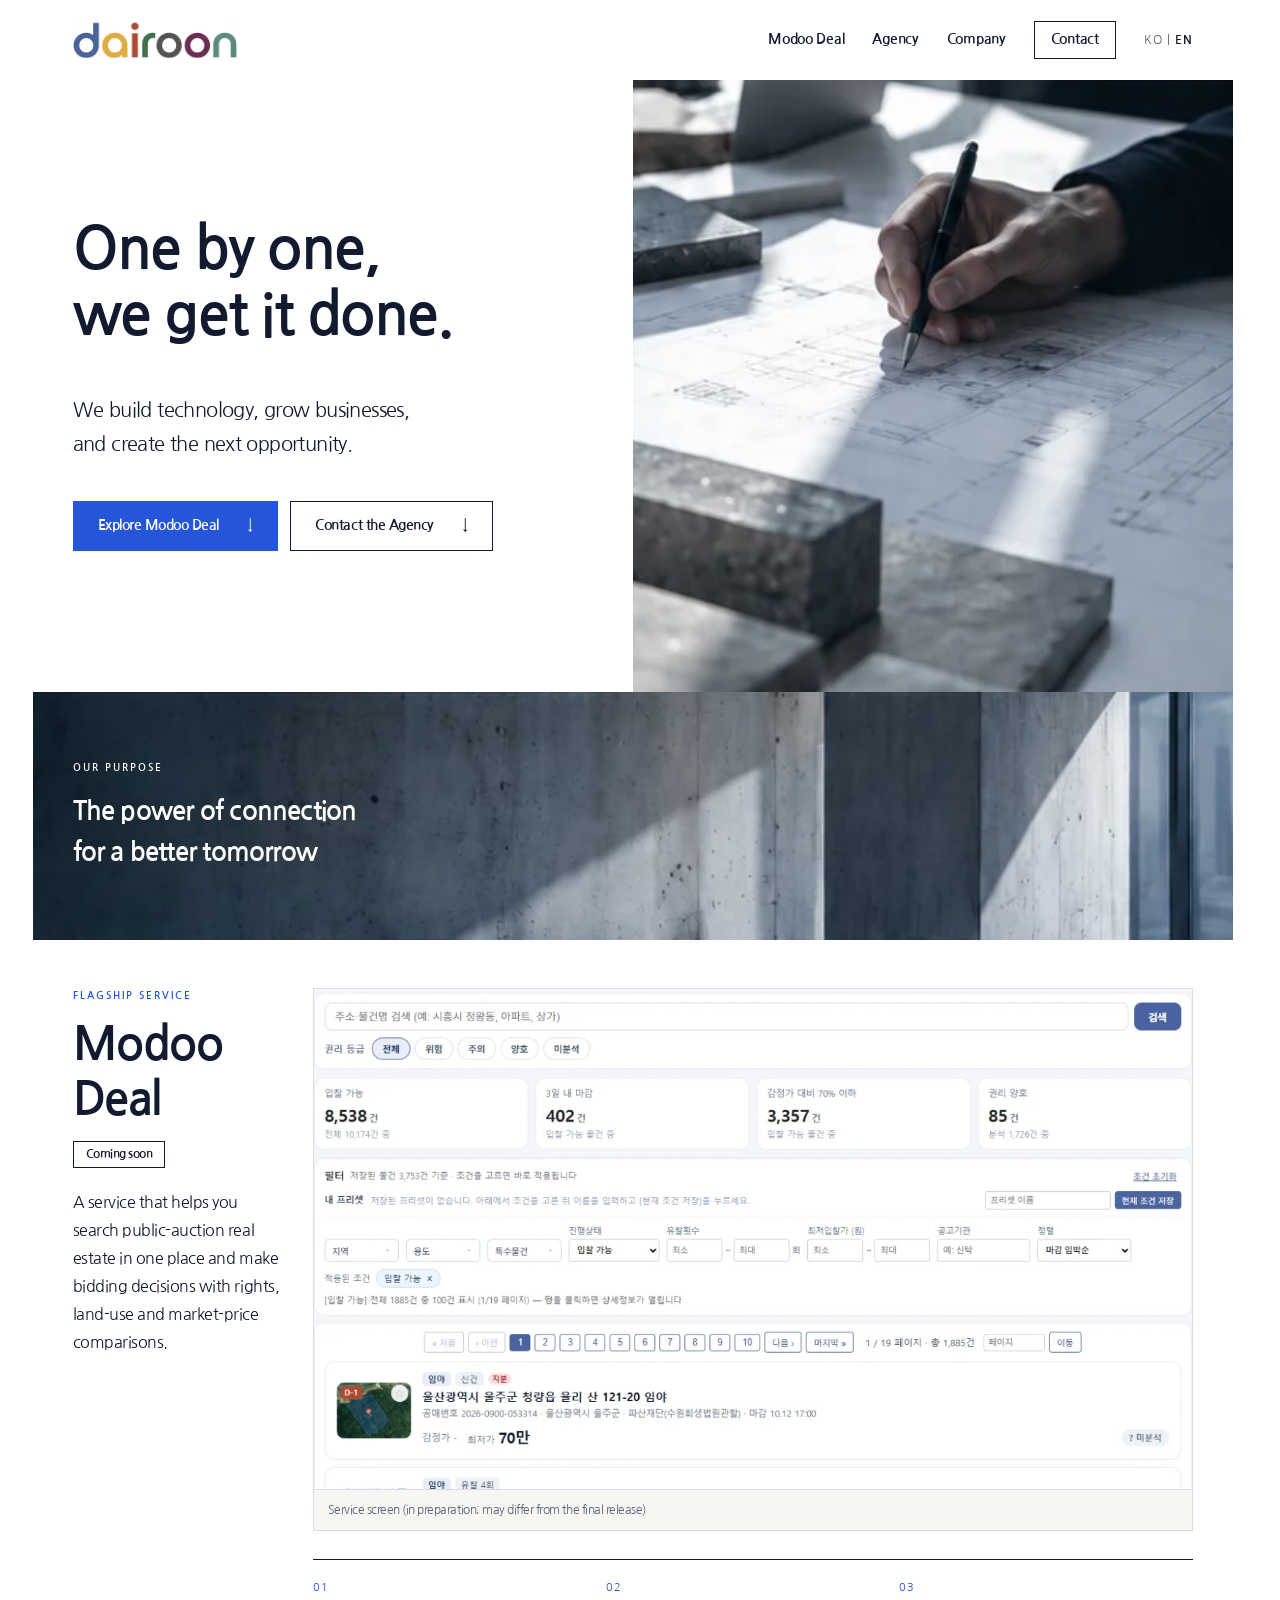
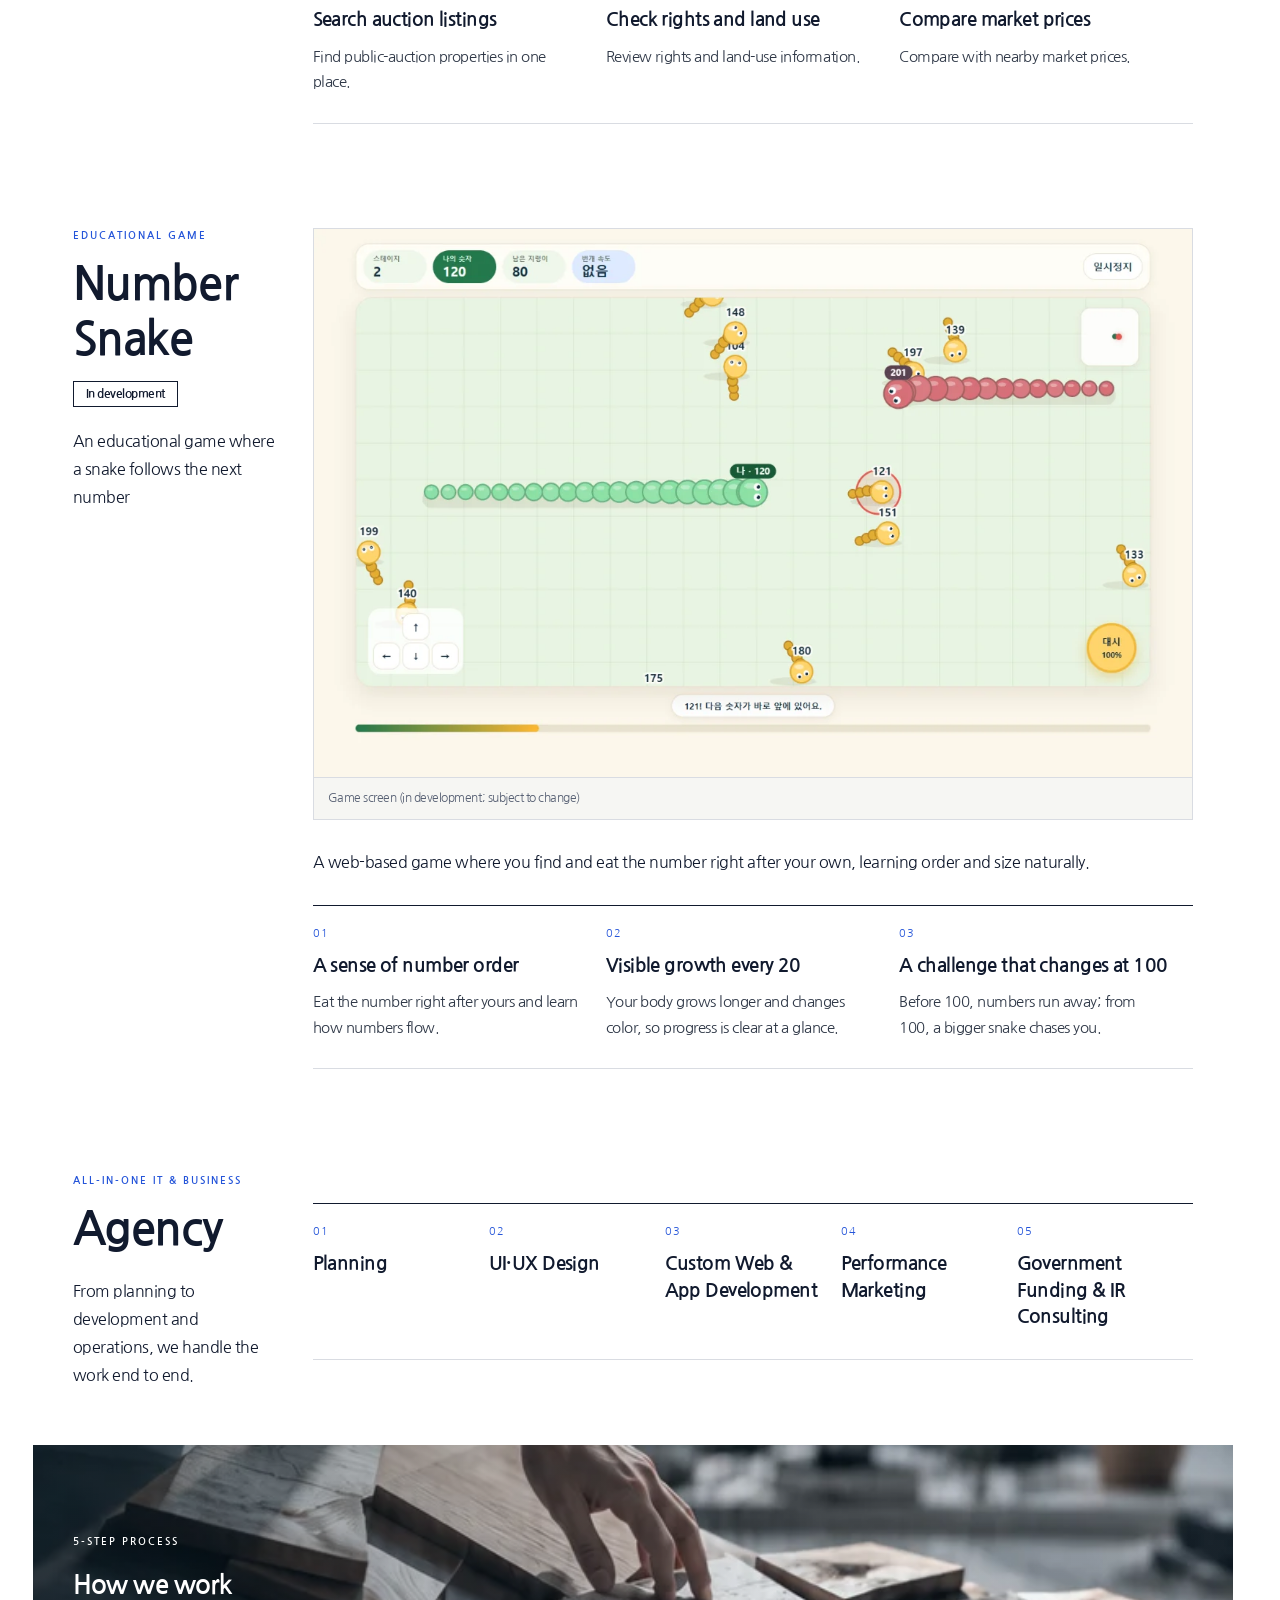
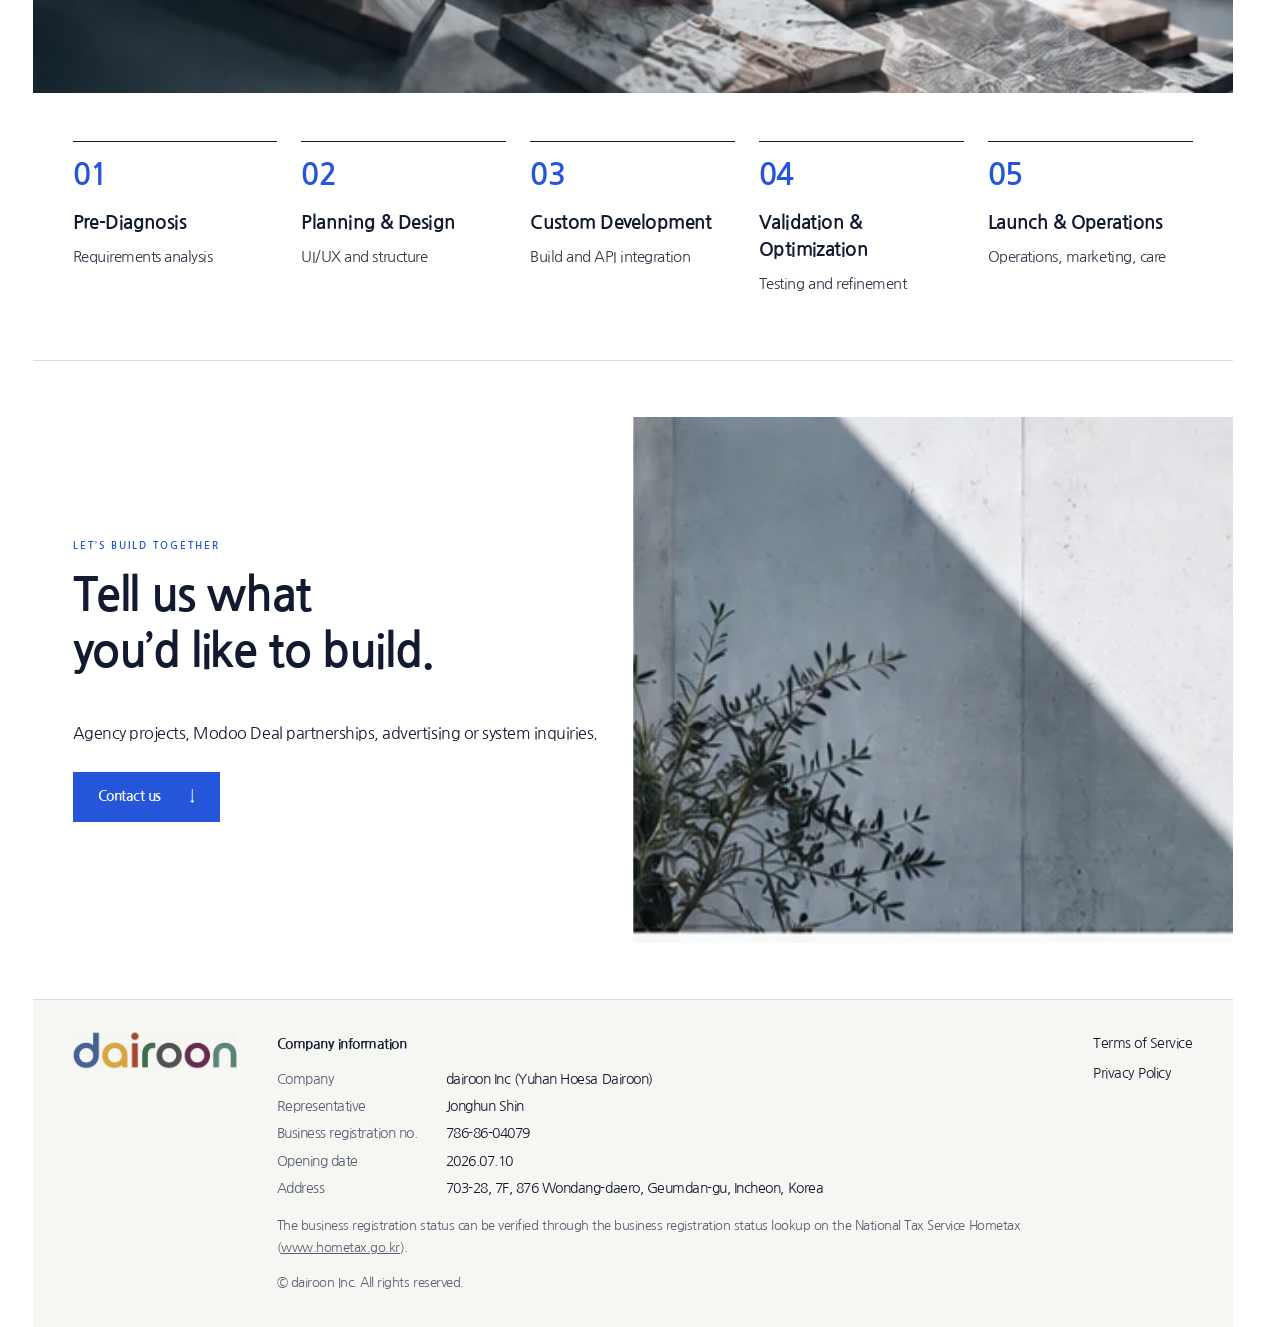
==== en/index.html @ f23c9f4a "Add product screenshots, Hometax verification note (EN)" ====
<!DOCTYPE html><html lang="en"><head><meta charset="utf-8"/><meta name="viewport" content="width=device-width, initial-scale=1"/><link rel="stylesheet" href="/_next/static/chunks/2xvtko9cyt8w0.css?v=20260923d"/><link rel="stylesheet" href="/site.css?v=20261012a"/><meta name="theme-color" content="#111a2e"/><title>dairoon | All-in-One IT & Business Agency, Modoo Deal</title><meta name="description" content="dairoon Inc is an all-in-one IT & business agency covering planning, design and development, and is preparing Modoo Deal, a public-auction real estate information service."/><link rel="canonical" href="https://www.dairoon.com/en/"/><link rel="alternate" hreflang="ko" href="https://www.dairoon.com/"/><link rel="alternate" hreflang="en" href="https://www.dairoon.com/en/"/><link rel="alternate" hreflang="x-default" href="https://www.dairoon.com/"/><meta property="og:title" content="dairoon | All-in-One IT & Business Agency, Modoo Deal"/><meta property="og:description" content="dairoon Inc is an all-in-one IT & business agency covering planning, design and development, and is preparing Modoo Deal, a public-auction real estate information service."/><meta property="og:url" content="https://www.dairoon.com/en/"/><meta property="og:site_name" content="dairoon"/><meta property="og:locale" content="en_US"/><meta property="og:type" content="website"/><meta property="og:image" content="https://www.dairoon.com/dairoon-og-light-v2.png"/><meta property="og:image:secure_url" content="https://www.dairoon.com/dairoon-og-light-v2.png"/><meta property="og:image:type" content="image/png"/><meta property="og:image:width" content="1200"/><meta property="og:image:height" content="630"/><meta property="og:image:alt" content="dairoon"/><meta name="twitter:card" content="summary_large_image"/><meta name="twitter:image" content="https://www.dairoon.com/dairoon-og-light-v2.png"/><meta name="twitter:title" content="dairoon | All-in-One IT & Business Agency, Modoo Deal"/><meta name="twitter:description" content="dairoon Inc is an all-in-one IT & business agency covering planning, design and development, and is preparing Modoo Deal, a public-auction real estate information service."/><link rel="preconnect" href="https://fonts.googleapis.com"/><link rel="preconnect" href="https://fonts.gstatic.com" crossorigin="anonymous"/><link rel="stylesheet" href="https://fonts.googleapis.com/css2?family=Nanum+Gothic:wght@400;700;800&amp;display=swap"/><script type="application/ld+json">{"@context":"https://schema.org","@type":"Organization","name":"다이룬","legalName":"유한회사 다이룬","alternateName":["dairoon","dairoon Inc"],"url":"https://www.dairoon.com/","foundingDate":"2026-07-10","founder":{"@type":"Person","name":"신종훈"},"taxID":"786-86-04079","address":{"@type":"PostalAddress","streetAddress":"원당대로 876, 7층 703-28호","addressLocality":"검단구","addressRegion":"인천광역시","addressCountry":"KR"}}</script></head><body><a class="skip-link" href="#main">Skip to content</a><div id="top"></div><header class="site-header"><a class="home-link" href="/en/#top" aria-label="Back to top"><svg class="logo" viewBox="655 595 1506 336" role="img" aria-label="다이룬 dairoon"><image href="/logo-source.webp" width="2816" height="1536"></image></svg></a><nav class="site-nav" aria-label="Main"><a class="nav-link" href="#modoodeal">Modoo Deal</a><a class="nav-link" href="#agency">Agency</a><a class="nav-link" href="#company">Company</a><a class="nav-contact" href="#contact">Contact</a><span class="lang" aria-label="Language"><a href="/" hreflang="ko" lang="ko">KO</a> | <b>EN</b></span></nav></header><main id="main">
<section class="hero" aria-labelledby="hero-title"><div class="hero-copy"><p class="eyebrow">BUILD. OPERATE. GROW.</p><h1 id="hero-title">One by one,<br/>we get it done.</h1><p class="hero-sub">We build technology, grow businesses,<br/>and create the next opportunity.</p><div class="hero-actions"><a class="primary-button" href="#modoodeal">Explore Modoo Deal <span aria-hidden="true">↓</span></a><a class="ghost-button" href="#contact">Contact the Agency <span aria-hidden="true">↓</span></a></div></div><div class="hero-visual"><svg class="photo hero-photo" width="380" height="396" viewBox="356 48 380 396" preserveAspectRatio="xMidYMid slice" aria-hidden="true"><image href="/editorial-source.webp" width="736" height="2135"></image></svg></div></section>
<section id="about" class="banner"><svg class="photo" width="736" height="151" viewBox="0 444 736 151" preserveAspectRatio="xMidYMid slice" aria-hidden="true"><image href="/editorial-source.webp" width="736" height="2135"></image></svg><div class="banner-copy"><p class="eyebrow">OUR PURPOSE</p><h2>The power of connection<br/>for a better tomorrow</h2></div></section>
<section id="modoodeal" class="service-section" aria-labelledby="md-title"><div class="section-intro"><p class="eyebrow">FLAGSHIP SERVICE</p><h2 id="md-title">Modoo Deal</h2><p class="status-tag">Coming soon</p><p class="section-lead">A service that helps you search public-auction real estate in one place and make bidding decisions with rights, land-use and market-price comparisons.</p></div><div class="ns-body"><figure class="shot"><img src="/assets/modoodeal-search.webp" width="1200" height="683" alt="Modoo Deal auction listing search screen" loading="lazy"/><figcaption>Service screen (in preparation; may differ from the final release)</figcaption></figure><ol class="item-grid item-grid-3"><li class="item-card"><span class="card-number" aria-hidden="true">01</span><h3>Search auction listings</h3><p>Find public-auction properties in one place.</p></li><li class="item-card"><span class="card-number" aria-hidden="true">02</span><h3>Check rights and land use</h3><p>Review rights and land-use information.</p></li><li class="item-card"><span class="card-number" aria-hidden="true">03</span><h3>Compare market prices</h3><p>Compare with nearby market prices.</p></li></ol></div></section>
<section id="number-snake" class="service-section" aria-labelledby="ns-title"><div class="section-intro"><p class="eyebrow">EDUCATIONAL GAME</p><h2 id="ns-title">Number Snake</h2><p class="status-tag">In development</p><p class="section-lead">An educational game where a snake follows the next number</p></div><div class="ns-body"><figure class="shot"><img src="/assets/numberworm-play.webp" width="1200" height="750" alt="Number Snake gameplay screen" loading="lazy"/><figcaption>Game screen (in development; subject to change)</figcaption></figure><p class="ns-desc">A web-based game where you find and eat the number right after your own, learning order and size naturally.</p><ol class="item-grid item-grid-3"><li class="item-card"><span class="card-number" aria-hidden="true">01</span><h3>A sense of number order</h3><p>Eat the number right after yours and learn how numbers flow.</p></li><li class="item-card"><span class="card-number" aria-hidden="true">02</span><h3>Visible growth every 20</h3><p>Your body grows longer and changes color, so progress is clear at a glance.</p></li><li class="item-card"><span class="card-number" aria-hidden="true">03</span><h3>A challenge that changes at 100</h3><p>Before 100, numbers run away; from 100, a bigger snake chases you.</p></li></ol></div></section>
<section id="agency" class="service-section" aria-labelledby="ag-title"><div class="section-intro"><p class="eyebrow">ALL-IN-ONE IT & BUSINESS</p><h2 id="ag-title">Agency</h2><p class="section-lead">From planning to development and operations, we handle the work end to end.</p></div><ol class="item-grid"><li class="item-card"><span class="card-number" aria-hidden="true">01</span><h3>Planning</h3></li><li class="item-card"><span class="card-number" aria-hidden="true">02</span><h3>UI·UX Design</h3></li><li class="item-card"><span class="card-number" aria-hidden="true">03</span><h3>Custom Web & App Development</h3></li><li class="item-card"><span class="card-number" aria-hidden="true">04</span><h3>Performance Marketing</h3></li><li class="item-card"><span class="card-number" aria-hidden="true">05</span><h3>Government Funding & IR Consulting</h3></li></ol></section>
<section class="banner"><svg class="photo" width="736" height="168" viewBox="0 854 736 168" preserveAspectRatio="xMidYMid slice" aria-hidden="true"><image href="/editorial-source.webp" width="736" height="2135"></image></svg><div class="banner-copy"><p class="eyebrow">5-STEP PROCESS</p><h2>How we work</h2></div></section>
<section id="process" class="process-section" aria-label="How we work"><ol class="step-grid"><li class="step"><span class="step-number">01</span><h3>Pre-Diagnosis</h3><p>Requirements analysis</p></li><li class="step"><span class="step-number">02</span><h3>Planning & Design</h3><p>UI/UX and structure</p></li><li class="step"><span class="step-number">03</span><h3>Custom Development</h3><p>Build and API integration</p></li><li class="step"><span class="step-number">04</span><h3>Validation & Optimization</h3><p>Testing and refinement</p></li><li class="step"><span class="step-number">05</span><h3>Launch & Operations</h3><p>Operations, marketing, care</p></li></ol></section>
<div class="contact-reveal"><section id="contact" class="contact-section" aria-labelledby="contact-title"><input class="contact-form-toggle" type="checkbox" id="contact-form-toggle"/><div class="contact-overview"><div class="contact-copy"><p class="eyebrow">LET’S BUILD TOGETHER</p><h2 id="contact-title">Tell us what<br/>you’d like to build.</h2><p>Agency projects, Modoo Deal partnerships,<br class="mobile-break"/> advertising or system inquiries.</p><label class="primary-button" for="contact-form-toggle">Contact us <span aria-hidden="true">↓</span></label></div><svg class="photo" width="318" height="281" viewBox="418 1740 318 281" preserveAspectRatio="xMidYMid slice" aria-hidden="true"><image href="/editorial-source.webp" width="736" height="2135"></image></svg></div><div id="contact-form-panel" class="contact-form-panel"><div class="form-intro"><h3>How can we help?</h3><p>Tell us what you need.</p><p class="form-note">* Required</p></div><form action="https://formsubmit.co/jason@dairoon.com" method="POST" aria-label="Inquiry form"><input type="hidden" name="_subject" value="[dairoon] Inquiry"/><input type="hidden" name="_template" value="table"/><input type="hidden" name="_captcha" value="false"/><input type="hidden" name="_next" value="https://www.dairoon.com/en/thanks.html"/><fieldset><legend class="sr-only">Inquiry details</legend><div class="form-grid"><div class="field"><label for="name">Name *</label><input id="name" autocomplete="name" maxlength="60" required name="name"/></div><div class="field"><label for="email">Email *</label><input id="email" type="email" autocomplete="email" maxlength="254" required name="email"/></div><div class="field"><label for="company">Company <span>(optional)</span></label><input id="company" autocomplete="organization" maxlength="100" name="company"/></div><div class="field"><label for="phone">Phone <span>(optional)</span></label><input id="phone" type="tel" autocomplete="tel" maxlength="30" name="phone"/></div><div class="field full-width"><label for="type">Inquiry type *</label><select id="type" name="type" required><option value="" selected>Select an inquiry type</option><option>Agency inquiry</option><option>Modoo Deal partnership</option><option>Advertising</option><option>System inquiry</option></select></div><div class="field full-width"><label for="message">Message *</label><textarea id="message" name="message" rows="6" minlength="10" maxlength="3000" required placeholder="Tell us what you would like to do or ask."></textarea></div><div class="honeypot" aria-hidden="true"><label for="website">Website</label><input id="website" tabindex="-1" autocomplete="off" name="website"/></div></div><p class="setup-notice">We will review your inquiry and get back to you.</p><label class="consent"><input type="checkbox" required name="consent"/><span>I agree to the collection and use of personal information. (required) <a class="policy-link" href="/en/privacy.html">Privacy Policy</a></span></label><button class="primary-button submit-button" type="submit">Send inquiry <span aria-hidden="true">↗</span></button></fieldset></form></div></section></div>
</main>
<footer id="company" class="site-footer company-footer"><a class="footer-logo" href="/en/#top" aria-label="Back to top"><svg class="logo" viewBox="655 595 1506 336" role="img" aria-label="다이룬 dairoon"><image href="/logo-source.webp" width="2816" height="1536"></image></svg></a><div class="footer-info"><strong>Company information</strong><dl class="company-list"><dt>Company</dt><dd>dairoon Inc (Yuhan Hoesa Dairoon)</dd><dt>Representative</dt><dd>Jonghun Shin</dd><dt>Business registration no.</dt><dd>786-86-04079</dd><dt>Opening date</dt><dd>2026.07.10</dd><dt>Address</dt><dd>703-28, 7F, 876 Wondang-daero, Geumdan-gu, Incheon, Korea</dd></dl><p class="biz-check">The business registration status can be verified through the business registration status lookup on the National Tax Service Hometax (<a href="https://www.hometax.go.kr" target="_blank" rel="noopener noreferrer">www.hometax.go.kr</a>).</p><small>© dairoon Inc. All rights reserved.</small></div><nav class="footer-links" aria-label="Legal"><a href="/en/terms.html">Terms of Service</a><a href="/en/privacy.html">Privacy Policy</a></nav></footer></body></html>
---- _next/static/chunks/2xvtko9cyt8w0.css ----
:root{--ink:#111a2e;--blue:#2555d9;--paper:#f6f6f3;--white:#fff;--muted:#586174;--line:#d9dce2;--error:#a82727;--content:1200px;--gutter:40px;--ease:cubic-bezier(.25, 1, .5, 1)}*{box-sizing:border-box}html{scroll-behavior:smooth;scrollbar-gutter:stable;scrollbar-color:#9199a5 #f6f6f3;scroll-padding-top:24px}body{color:var(--ink);font-synthesis:none;letter-spacing:-.03em;-webkit-font-smoothing:antialiased;-moz-osx-font-smoothing:grayscale;background:#fff;margin:0;font-family:Nanum Gothic,system-ui,-apple-system,BlinkMacSystemFont,sans-serif;font-size:16px;line-height:1.7}a{color:inherit;text-decoration:none}button,input,textarea,select{font:inherit}button{cursor:pointer}button:disabled{cursor:not-allowed;opacity:.55}a,button,input,textarea,select,summary{-webkit-tap-highlight-color:transparent}:focus-visible{outline:3px solid var(--blue);outline-offset:4px}h1,h2,h3,p{margin:0}h1,h2,h3{letter-spacing:-.03em;word-break:keep-all;line-height:1.25}p{overflow-wrap:anywhere;word-break:keep-all}img,svg{object-fit:cover;max-width:100%;height:auto;display:block}fieldset{border:0;min-width:0;margin:0;padding:0}main,.site-header,.site-footer{width:100%;max-width:var(--content);margin:0 auto}main>*{min-width:0}section{position:relative}.sr-only,.skip-link:not(:focus){clip-path:inset(50%);white-space:nowrap;width:1px;height:1px;position:absolute;overflow:hidden}.skip-link:focus{z-index:100;background:#fff;padding:12px;position:fixed;top:12px;left:12px}.logo{aspect-ratio:1506/336;width:100%;height:auto;overflow:hidden}.photo{object-fit:cover;width:100%;max-width:100%;height:auto;overflow:hidden}.eyebrow{letter-spacing:.2em;font-size:10px;font-weight:700;line-height:1.5}.site-header{height:80px;padding:0 var(--gutter);align-items:center;display:flex}.home-link{flex:none;width:164px;display:block}.hero{grid-template-columns:repeat(2,minmax(0,1fr));align-items:stretch;display:grid}.hero-copy{padding:76px 36px 80px var(--gutter);align-self:center;min-width:0}.hero h1{letter-spacing:-.03em;font-size:clamp(42px,4.5vw,64px);font-weight:700;line-height:1.15}.hero-sub{letter-spacing:-.03em;margin-top:44px;font-size:20px;line-height:1.7}.hero-copy .eyebrow,.hero-copy .text-link{display:none}.hero-visual{aspect-ratio:1/1.02;min-width:0;overflow:hidden}.hero-visual .photo{object-fit:cover;height:100%}.hero-visual>.reveal-motion{height:100%}.banner{isolation:isolate;background:#172731;align-items:center;min-height:248px;display:grid;overflow:hidden}.banner>.photo{z-index:-2;height:100%;position:absolute;inset:0}.banner:after{content:"";z-index:-1;background:linear-gradient(90deg,#07141d7a,#07141d0a 75%);position:absolute;inset:0}.banner-copy{padding:48px var(--gutter);color:#fff}.banner .eyebrow{margin-bottom:16px}.banner h2{font-size:26px;font-weight:700;line-height:1.55}.service-section{padding:48px var(--gutter) 56px;grid-template-columns:210px minmax(0,1fr);align-items:center;gap:30px;display:grid}.section-intro{min-width:0}.section-intro h2{margin-top:14px;font-size:46px;font-weight:700;line-height:1.2}.section-lead{letter-spacing:-.03em;white-space:pre-line;margin-top:20px;font-size:16px;line-height:1.75}.service-grid{align-items:start;gap:20px;min-width:0;display:grid}.service-grid-2{grid-template-columns:repeat(2,minmax(0,1fr))}.service-grid-3{grid-template-columns:repeat(3,minmax(0,1fr))}.service-card,.service-card article{min-width:0}.card-media{aspect-ratio:1.075;width:100%;overflow:hidden}.card-media .photo{object-fit:cover;width:100%;height:100%}.service-grid-2 .card-media{aspect-ratio:1.635}.card-number{letter-spacing:.12em;color:var(--blue);font-variant-numeric:tabular-nums;margin-top:12px;margin-bottom:14px;font-size:11px;line-height:1;display:block}.service-card h3{overflow-wrap:anywhere;margin-bottom:10px;font-size:20px;font-weight:700;line-height:1.35}.service-card p{letter-spacing:-.03em;white-space:normal;color:#303948;font-size:16px;line-height:1.7}.contact-reveal{min-width:0}.contact-section{border-top:1px solid var(--line)}.contact-overview{grid-template-columns:repeat(2,minmax(0,1fr));align-items:center;gap:0;padding:56px 0;display:grid}.contact-copy{padding:24px 32px 24px var(--gutter);min-width:0}.contact-copy .eyebrow{display:none}.contact-copy h2{font-size:46px;font-weight:700;line-height:1.22}.contact-copy>p:not(.eyebrow){margin-top:40px;font-size:16px;line-height:1.8}.contact-overview>.photo{aspect-ratio:1.14;object-fit:cover;width:100%;height:auto}.mobile-break{display:none}.primary-button{border:1px solid var(--blue);background:var(--blue);color:#fff;min-height:48px;transition:background .2s var(--ease);justify-content:space-between;align-items:center;gap:28px;padding:12px 24px;font-size:14px;font-weight:700;display:inline-flex}.primary-button:hover:not(:disabled){background:#183fa9}.primary-button:active:not(:disabled){background:#14368f}.contact-copy .primary-button{margin-top:24px}.site-footer{padding:32px var(--gutter);background:var(--paper);border-top:1px solid var(--line);grid-template-columns:170px minmax(0,1fr) auto;align-items:center;gap:34px;display:grid}.footer-logo{width:164px}.footer-logo .logo{mix-blend-mode:multiply}.footer-info{overflow-wrap:anywhere;font-size:14px;line-height:1.8}.footer-info strong{margin-bottom:3px;font-size:14px;display:block}.footer-info address{font-style:normal}.footer-info small{color:var(--muted);margin-top:6px;font-size:13px;display:block}.socials{flex-wrap:wrap;align-items:center;gap:4px;display:flex}.social-button{width:44px;height:44px;color:var(--ink);background:0 0;border:0;border-radius:8px;place-items:center;padding:0;display:grid}.social-button:hover{background:#e5e8ee}.toast-region{z-index:100;inset-inline:20px;bottom:calc(24px + env(safe-area-inset-bottom,0px));pointer-events:none;justify-content:center;display:flex;position:fixed}.site-toast{color:#fff;text-align:center;opacity:0;max-width:calc(100% - 8px);transition:opacity .35s var(--ease),transform .35s var(--ease);transform:translateY(16px);background:rgba(17,26,46,.92);-webkit-backdrop-filter:blur(14px);backdrop-filter:blur(14px);border:1px solid rgba(255,255,255,.16);border-radius:16px;padding:14px 26px;font-size:14px;font-weight:700;letter-spacing:-.02em;line-height:1.6;box-shadow:0 16px 40px rgba(8,14,28,.4)}.site-toast[data-state=hidden]{visibility:hidden}.site-toast[data-state=visible]{opacity:1;transform:translateY(0)}@media (prefers-reduced-motion:reduce){.site-toast{transition:opacity .2s linear;transform:none!important}}.socials svg{width:19px;height:19px;fill:var(--ink)}.socials svg[fill=none]{fill:none;stroke:var(--ink);stroke-width:1.8px}.reveal{min-width:0}.reveal-motion{opacity:1;transition:opacity .7s var(--ease), transform .7s var(--ease);transition-delay:var(--reveal-delay,0s);transform:none}.reveal-pending>.reveal-motion{opacity:0;transition:none;transform:translateY(30px)}.reveal-pending:focus-within>.reveal-motion{opacity:1;transform:none}.contact-form-panel{padding:40px var(--gutter) 48px;background:var(--paper);border-top:1px solid var(--line)}.contact-form-panel:not([hidden]){grid-template-columns:minmax(0,1fr) minmax(0,2fr);gap:40px;display:grid}.form-intro h3{font-size:24px}.form-intro p{color:var(--muted);margin-top:12px;font-size:16px}.form-note{margin-top:24px;font-size:12px}.form-grid{grid-template-columns:repeat(2,minmax(0,1fr));gap:20px;display:grid}.field{flex-direction:column;gap:8px;min-width:0;display:flex}.full-width{grid-column:1/-1}.field label{font-size:14px;font-weight:700}.field label span{color:var(--muted);font-weight:400}.field input,.field textarea,.field select{width:100%;min-width:0;color:var(--ink);background:#fff;border:1px solid #9299a4;border-radius:0;min-height:48px;padding:12px;font-size:16px}.field textarea{resize:vertical;min-height:160px}.field [aria-invalid=true]{border-color:var(--error)}.field-error{color:var(--error);font-size:13px}.character-count{text-align:right;color:var(--muted);font-size:12px}.honeypot{width:1px;height:1px;position:absolute;left:-10000px;overflow:hidden}.privacy-notice{border-block:1px solid var(--line);margin:24px 0 16px;padding:16px 0;font-size:13px}.privacy-notice summary{cursor:pointer;font-weight:700}.privacy-notice dl{grid-template-columns:120px minmax(0,1fr);gap:8px;display:grid}.privacy-notice dd{margin:0}.consent{align-items:center;gap:12px;min-height:44px;font-size:13px;display:flex}.consent input{width:20px;height:20px;accent-color:var(--blue);flex:none}.setup-notice{color:var(--muted);padding:20px 0;font-size:14px}.setup-notice a{text-decoration:underline}.security-check{min-height:65px;margin-top:20px}.submit-button{min-width:200px;margin-top:24px}.form-status:not(:empty){border-left:3px solid var(--blue);background:#edf1fb;margin-top:20px;padding:16px;font-size:14px}.form-status.error{color:var(--error);border-color:var(--error);background:#fff3f0}@media (min-width:769px) and (max-width:1024px){:root{--gutter:28px}.service-section{grid-template-columns:170px minmax(0,1fr);gap:22px}.service-grid{gap:16px}.service-card h3{font-size:18px}.section-intro h2{font-size:40px}.hero-copy{padding-block:60px}.hero h1{font-size:46px}.hero-sub{font-size:17px}.contact-copy h2{font-size:38px}.site-footer{grid-template-columns:150px minmax(0,1fr);gap:24px}.socials{grid-column:2}}@media (max-width:768px){body{font-size:15px}:root{--gutter:20px}.site-header{height:72px}.home-link{width:145px}.hero{padding:0 var(--gutter);grid-template-columns:1fr;gap:32px}.hero-copy{padding:42px 0 0}.hero h1{font-size:clamp(36px,8.5vw,54px)}.hero-sub{margin-top:28px;font-size:17px;line-height:1.75}.hero-visual{aspect-ratio:4/3;margin-bottom:36px}.banner{min-height:220px}.banner h2{font-size:24px}.banner-copy{padding:40px var(--gutter)}.service-section{padding:40px var(--gutter) 48px;grid-template-columns:1fr;gap:30px}.section-intro h2{margin-top:12px;font-size:38px}.section-lead{margin-top:16px;font-size:15px}.service-grid-2,.service-grid-3{grid-template-columns:1fr;gap:32px}.card-media,.service-grid-2 .card-media{aspect-ratio:1.5}.service-card h3{font-size:22px}.service-card p{font-size:15px}.contact-overview{padding:40px var(--gutter);grid-template-columns:1fr;gap:32px}.contact-copy{padding:0}.contact-copy h2{font-size:clamp(32px,8vw,44px)}.contact-copy>p:not(.eyebrow){margin-top:24px;font-size:15px}.contact-overview>.photo{aspect-ratio:1.5}.contact-section.is-open .contact-overview>.photo{display:none}.contact-form-panel:not([hidden]){grid-template-columns:1fr;gap:28px}.form-grid,.privacy-notice dl{grid-template-columns:1fr}.privacy-notice dd{margin-bottom:8px}.submit-button{width:100%}.site-footer{padding:28px var(--gutter);grid-template-columns:1fr;gap:22px}.footer-logo{width:145px}.socials{grid-column:1}.socials svg{width:20px;height:20px}}@media (prefers-reduced-motion:reduce){html{scroll-behavior:auto}.reveal>.reveal-motion{opacity:1;transition:none;transform:none}*,:before,:after{transition:none!important;animation:none!important}}@media (forced-colors:active){html{scrollbar-color:auto}}@media print{.reveal>.reveal-motion{opacity:1;transition:none;transform:none}}

@keyframes mobile-hero-type{from{clip-path:inset(0 100% 0 0)}to{clip-path:inset(0 0 0 0)}}@media (max-width:768px) and (prefers-reduced-motion:no-preference){.hero h1{animation:mobile-hero-type 1.2s steps(12,end) .15s both}}
@keyframes dairoon-sequential-reveal{from{opacity:0;transform:translateY(26px)}to{opacity:1;transform:translateY(0)}}.contact-form-panel{display:none}.contact-form-panel:target{display:grid;animation:dairoon-sequential-reveal .45s var(--ease) both}
.contact-form-panel:not([hidden]){display:none}.contact-form-panel:not([hidden]):target{display:grid}
.contact-form-toggle{position:absolute;width:1px;height:1px;opacity:0;pointer-events:none}.contact-form-toggle:not(:checked)~.contact-form-panel{display:none!important}.contact-form-toggle:checked~.contact-form-panel{display:grid!important}.contact-copy label.primary-button{cursor:pointer}
---- site.css ----
.site-header{justify-content:space-between}
.site-nav{display:flex;align-items:center;gap:28px;font-size:14px;font-weight:700;letter-spacing:-.02em}
.site-nav a:hover{color:var(--blue)}
.site-nav .nav-contact{border:1px solid var(--ink);padding:6px 16px}
.site-nav .nav-contact:hover{background:var(--ink);color:#fff}
.lang{font-size:12px;letter-spacing:.08em;color:var(--muted);font-weight:400;white-space:nowrap}
.lang b{color:var(--ink)}
.hero-copy .eyebrow{display:none}
.hero-actions{display:flex;flex-wrap:wrap;gap:12px;margin-top:40px}
.hero-actions .primary-button,.hero-actions .ghost-button{min-width:176px}
.ghost-button{border:1px solid var(--ink);background:#fff;color:var(--ink);min-height:48px;justify-content:space-between;align-items:center;gap:28px;padding:12px 24px;font-size:14px;font-weight:700;display:inline-flex;transition:background .2s var(--ease),color .2s var(--ease)}
.ghost-button:hover{background:var(--ink);color:#fff}
.section-intro .eyebrow{color:var(--blue)}
.status-tag{display:inline-block;margin-top:14px;border:1px solid var(--ink);padding:2px 12px;font-size:12px;font-weight:700;line-height:1.7}
.item-grid{list-style:none;margin:0;padding:0;display:grid;grid-template-columns:repeat(5,minmax(0,1fr));border-top:1px solid var(--ink);min-width:0}
.item-card{padding:22px 16px 28px 0;border-bottom:1px solid var(--line);min-width:0}
.item-card .card-number{margin-top:0}
.item-card h3{font-size:19px;font-weight:700;line-height:1.4;margin:0;word-break:keep-all}
.item-grid-3{grid-template-columns:repeat(3,minmax(0,1fr))}
#number-snake,#modoodeal{align-items:start}
.shot{margin:0 0 28px;border:1px solid var(--line);background:#fff}
.shot img{width:100%;height:auto;display:block}
.shot figcaption{padding:10px 14px;font-size:12px;color:var(--muted);border-top:1px solid var(--line);background:var(--paper)}
.biz-check{font-size:13px;color:var(--muted);margin:0 0 12px;line-height:1.7}
.biz-check a{text-decoration:underline}
.ns-body{min-width:0}
.ns-desc{font-size:16px;line-height:1.8;margin:0 0 28px;color:var(--ink)}
.item-grid-3 .item-card{padding-right:24px}
.item-card p{color:#303948;font-size:15px;line-height:1.7;margin-top:10px}
.banner .eyebrow{display:block}
.process-section{padding:48px var(--gutter) 64px}
.step-grid{list-style:none;margin:0;padding:0;display:grid;grid-template-columns:repeat(5,minmax(0,1fr));gap:0 24px}
.step{border-top:1px solid var(--ink);padding-top:18px;min-width:0}
.step-number{display:block;color:var(--blue);font-size:30px;font-weight:700;line-height:1;margin-bottom:20px;font-variant-numeric:tabular-nums}
.step h3{font-size:19px;font-weight:700;line-height:1.4;margin:0 0 8px;word-break:keep-all}
.step p{color:#303948;font-size:15px;line-height:1.6}
.contact-copy .eyebrow{display:block;color:var(--blue);margin-bottom:14px}
.consent span{line-height:1.5}
.policy-link{text-decoration:underline}
.company-footer{grid-template-columns:170px minmax(0,1fr) auto;align-items:start}
.company-list{display:grid;grid-template-columns:max-content minmax(0,1fr);gap:2px 28px;margin:10px 0 14px}
.company-list dt{color:var(--muted)}
.company-list dd{margin:0;overflow-wrap:anywhere}
.footer-links{display:flex;flex-direction:column;gap:6px;font-size:14px;align-items:flex-start}
.footer-links a:hover{text-decoration:underline}
.legal{max-width:820px;padding:40px var(--gutter) 72px}
.legal h1{font-size:34px;margin-bottom:28px}
.legal h2{font-size:18px;margin:32px 0 8px}
.legal p{font-size:15px;line-height:1.85;color:#303948}
@media (min-width:769px) and (max-width:1024px){.site-nav{gap:18px}.item-grid{grid-template-columns:repeat(3,minmax(0,1fr))}.step-grid{grid-template-columns:repeat(3,minmax(0,1fr));gap:32px 20px}.company-footer{grid-template-columns:150px minmax(0,1fr)}.footer-links{grid-column:2;flex-direction:row;gap:20px}}
@media (max-width:768px){.site-nav{gap:14px}.site-nav .nav-link{display:none}.site-nav .nav-contact{padding:5px 12px}.hero-actions{margin-top:28px}.hero-actions .primary-button,.hero-actions .ghost-button{width:100%}.item-grid{grid-template-columns:repeat(2,minmax(0,1fr))}.item-grid-3{grid-template-columns:1fr}.item-grid-3 .item-card{padding-right:0}.step-grid{grid-template-columns:1fr;gap:24px}.step{display:grid;grid-template-columns:48px minmax(0,1fr);column-gap:12px;padding-top:16px}.step-number{grid-row:1/3;font-size:24px;margin:0}.company-footer{grid-template-columns:1fr}.company-list{grid-template-columns:max-content minmax(0,1fr);gap:2px 16px}.footer-links{flex-direction:row;gap:20px}.legal h1{font-size:28px}}
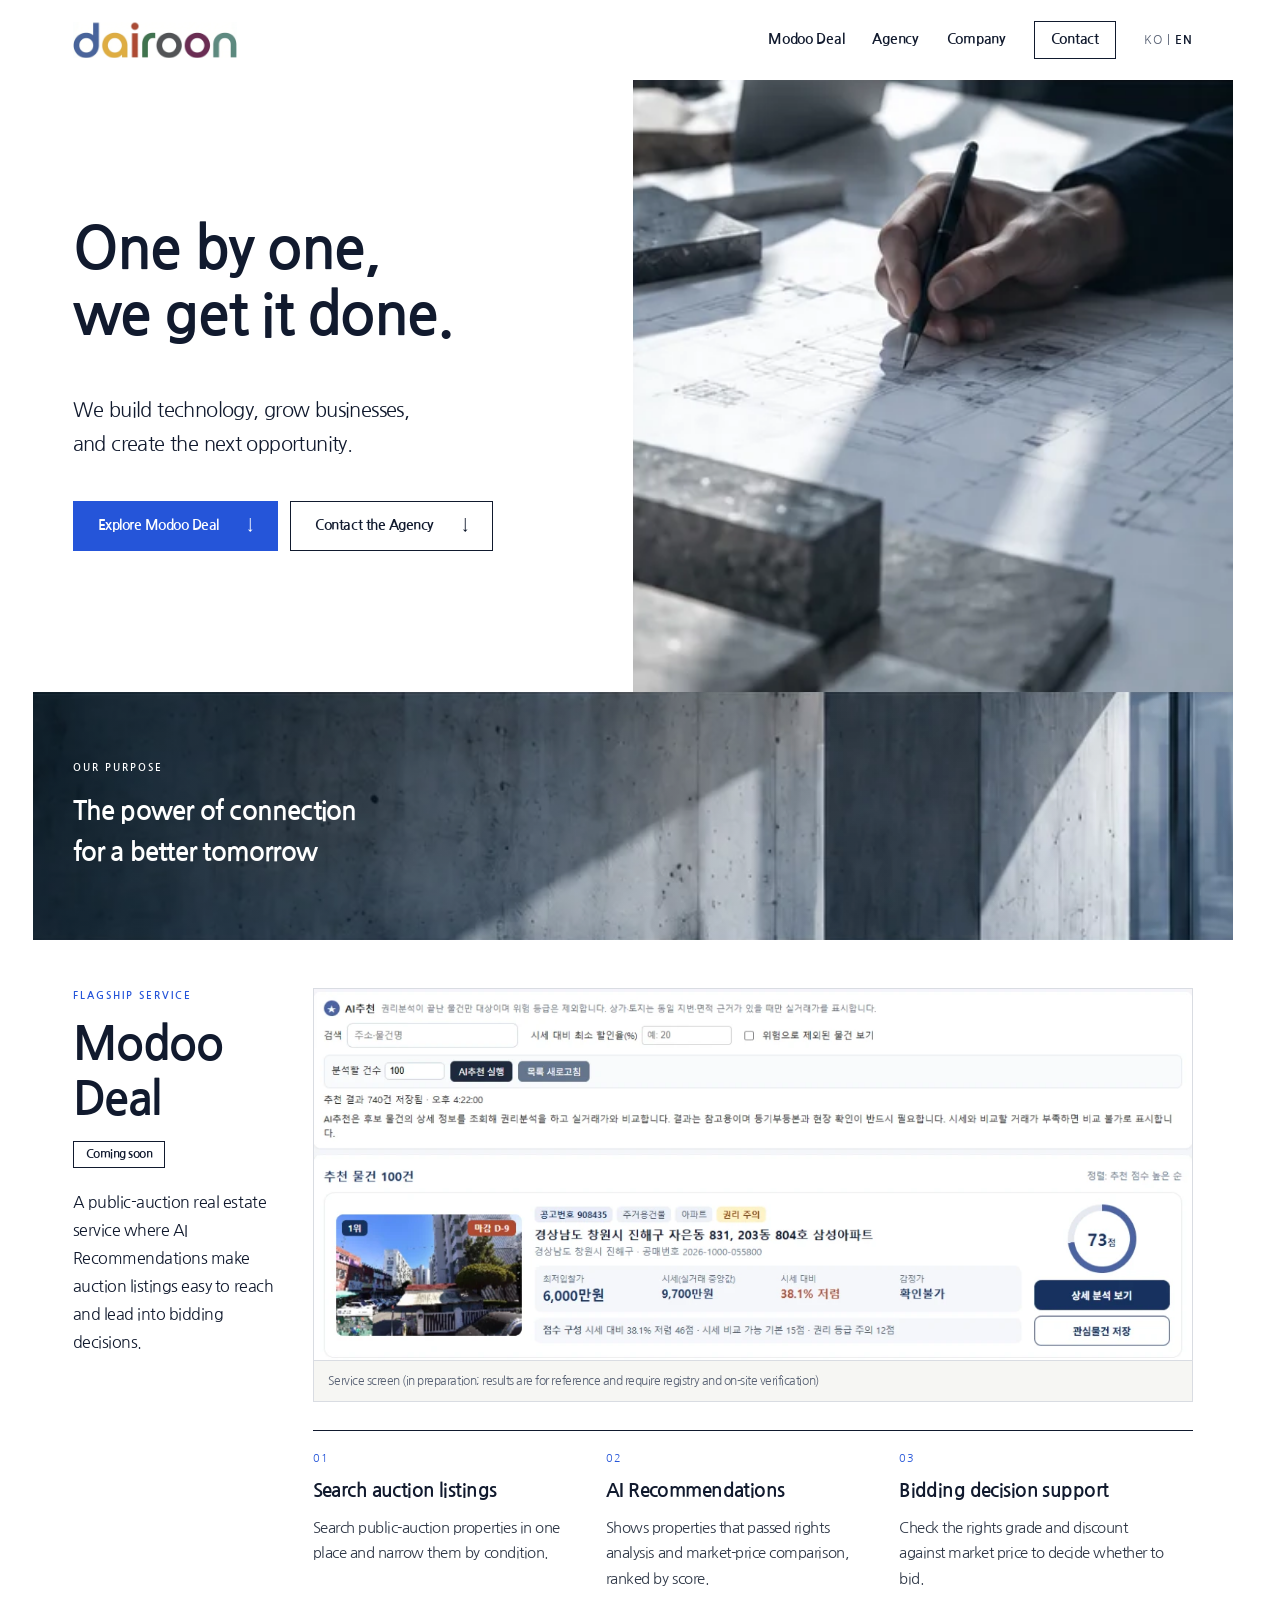
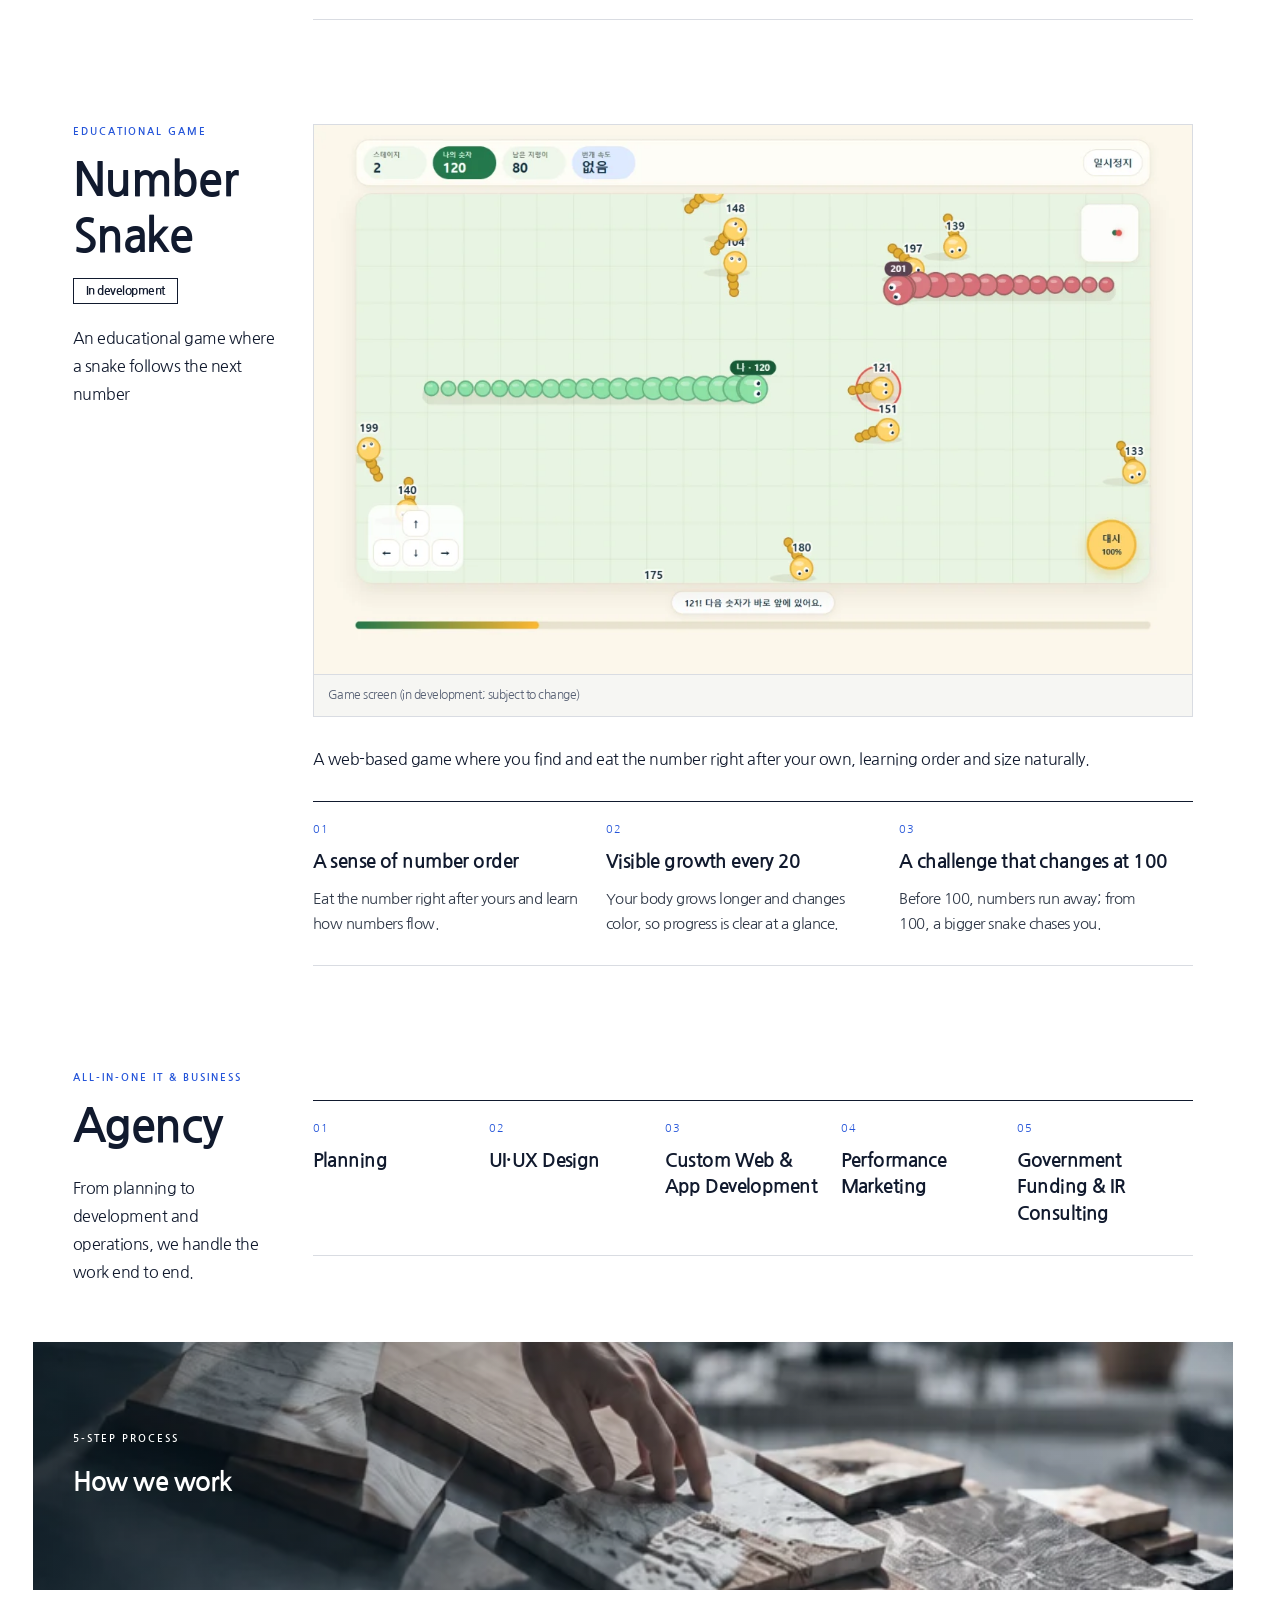
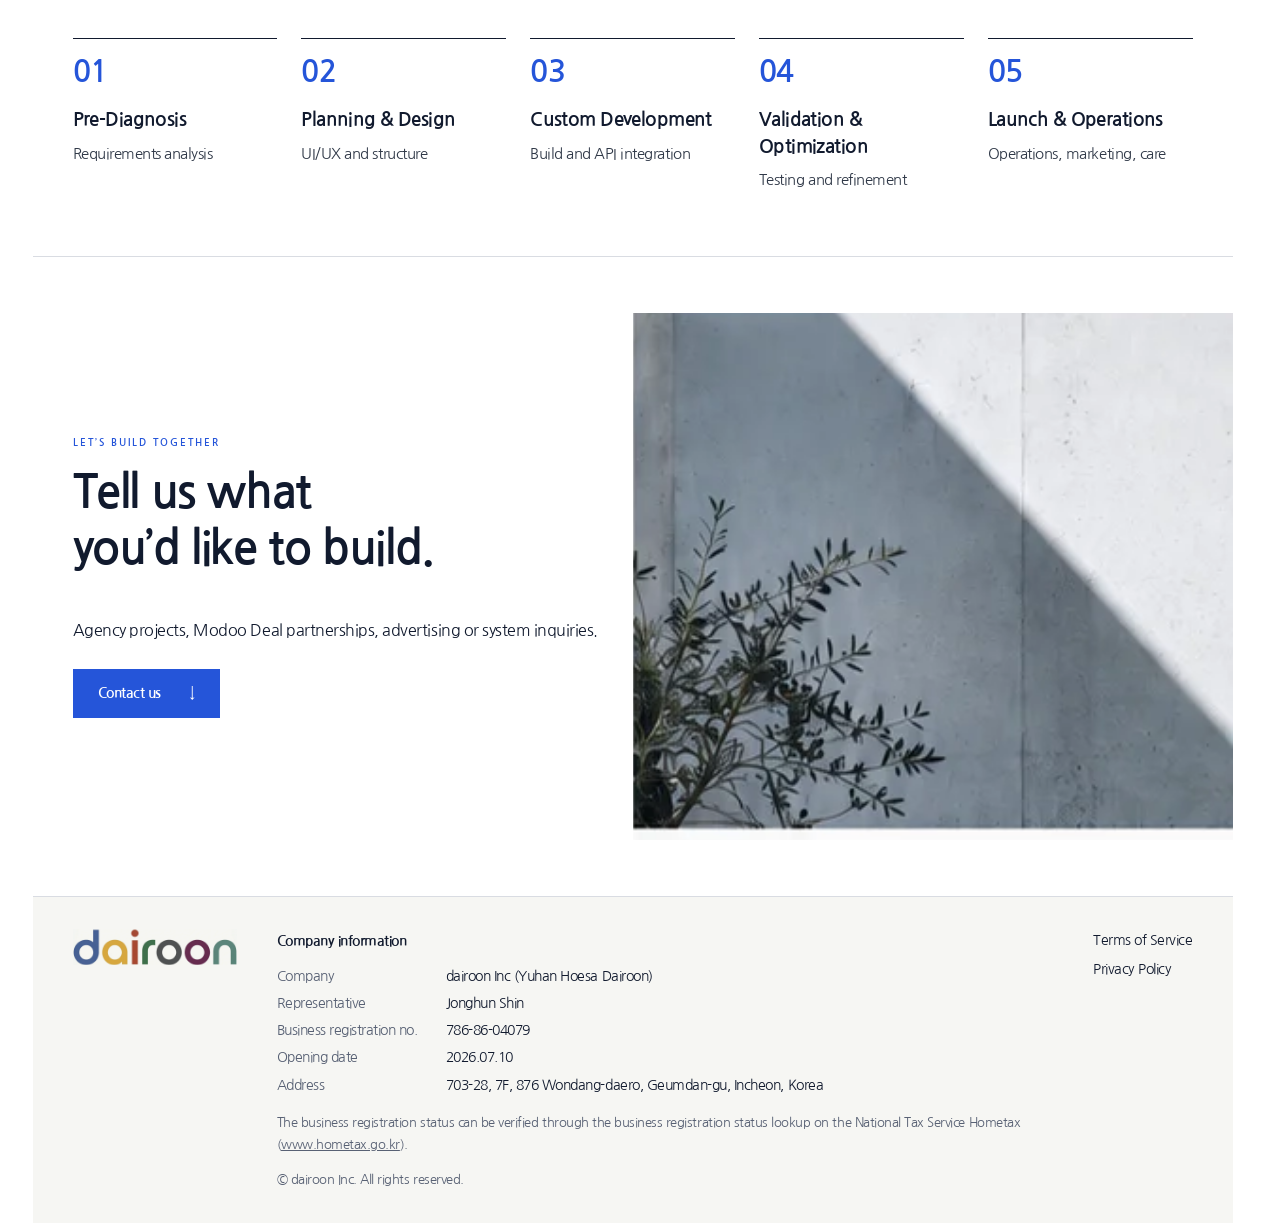
==== commit d278cd6f: "Update Modoo Deal section copy and image (EN)" ====
--- a/en/index.html
+++ b/en/index.html
@@ -1,7 +1,7 @@
 <!DOCTYPE html><html lang="en"><head><meta charset="utf-8"/><meta name="viewport" content="width=device-width, initial-scale=1"/><link rel="stylesheet" href="/_next/static/chunks/2xvtko9cyt8w0.css?v=20260923d"/><link rel="stylesheet" href="/site.css?v=20261012a"/><meta name="theme-color" content="#111a2e"/><title>dairoon | All-in-One IT & Business Agency, Modoo Deal</title><meta name="description" content="dairoon Inc is an all-in-one IT & business agency covering planning, design and development, and is preparing Modoo Deal, a public-auction real estate information service."/><link rel="canonical" href="https://www.dairoon.com/en/"/><link rel="alternate" hreflang="ko" href="https://www.dairoon.com/"/><link rel="alternate" hreflang="en" href="https://www.dairoon.com/en/"/><link rel="alternate" hreflang="x-default" href="https://www.dairoon.com/"/><meta property="og:title" content="dairoon | All-in-One IT & Business Agency, Modoo Deal"/><meta property="og:description" content="dairoon Inc is an all-in-one IT & business agency covering planning, design and development, and is preparing Modoo Deal, a public-auction real estate information service."/><meta property="og:url" content="https://www.dairoon.com/en/"/><meta property="og:site_name" content="dairoon"/><meta property="og:locale" content="en_US"/><meta property="og:type" content="website"/><meta property="og:image" content="https://www.dairoon.com/dairoon-og-light-v2.png"/><meta property="og:image:secure_url" content="https://www.dairoon.com/dairoon-og-light-v2.png"/><meta property="og:image:type" content="image/png"/><meta property="og:image:width" content="1200"/><meta property="og:image:height" content="630"/><meta property="og:image:alt" content="dairoon"/><meta name="twitter:card" content="summary_large_image"/><meta name="twitter:image" content="https://www.dairoon.com/dairoon-og-light-v2.png"/><meta name="twitter:title" content="dairoon | All-in-One IT & Business Agency, Modoo Deal"/><meta name="twitter:description" content="dairoon Inc is an all-in-one IT & business agency covering planning, design and development, and is preparing Modoo Deal, a public-auction real estate information service."/><link rel="preconnect" href="https://fonts.googleapis.com"/><link rel="preconnect" href="https://fonts.gstatic.com" crossorigin="anonymous"/><link rel="stylesheet" href="https://fonts.googleapis.com/css2?family=Nanum+Gothic:wght@400;700;800&amp;display=swap"/><script type="application/ld+json">{"@context":"https://schema.org","@type":"Organization","name":"다이룬","legalName":"유한회사 다이룬","alternateName":["dairoon","dairoon Inc"],"url":"https://www.dairoon.com/","foundingDate":"2026-07-10","founder":{"@type":"Person","name":"신종훈"},"taxID":"786-86-04079","address":{"@type":"PostalAddress","streetAddress":"원당대로 876, 7층 703-28호","addressLocality":"검단구","addressRegion":"인천광역시","addressCountry":"KR"}}</script></head><body><a class="skip-link" href="#main">Skip to content</a><div id="top"></div><header class="site-header"><a class="home-link" href="/en/#top" aria-label="Back to top"><svg class="logo" viewBox="655 595 1506 336" role="img" aria-label="다이룬 dairoon"><image href="/logo-source.webp" width="2816" height="1536"></image></svg></a><nav class="site-nav" aria-label="Main"><a class="nav-link" href="#modoodeal">Modoo Deal</a><a class="nav-link" href="#agency">Agency</a><a class="nav-link" href="#company">Company</a><a class="nav-contact" href="#contact">Contact</a><span class="lang" aria-label="Language"><a href="/" hreflang="ko" lang="ko">KO</a> | <b>EN</b></span></nav></header><main id="main">
 <section class="hero" aria-labelledby="hero-title"><div class="hero-copy"><p class="eyebrow">BUILD. OPERATE. GROW.</p><h1 id="hero-title">One by one,<br/>we get it done.</h1><p class="hero-sub">We build technology, grow businesses,<br/>and create the next opportunity.</p><div class="hero-actions"><a class="primary-button" href="#modoodeal">Explore Modoo Deal <span aria-hidden="true">↓</span></a><a class="ghost-button" href="#contact">Contact the Agency <span aria-hidden="true">↓</span></a></div></div><div class="hero-visual"><svg class="photo hero-photo" width="380" height="396" viewBox="356 48 380 396" preserveAspectRatio="xMidYMid slice" aria-hidden="true"><image href="/editorial-source.webp" width="736" height="2135"></image></svg></div></section>
 <section id="about" class="banner"><svg class="photo" width="736" height="151" viewBox="0 444 736 151" preserveAspectRatio="xMidYMid slice" aria-hidden="true"><image href="/editorial-source.webp" width="736" height="2135"></image></svg><div class="banner-copy"><p class="eyebrow">OUR PURPOSE</p><h2>The power of connection<br/>for a better tomorrow</h2></div></section>
-<section id="modoodeal" class="service-section" aria-labelledby="md-title"><div class="section-intro"><p class="eyebrow">FLAGSHIP SERVICE</p><h2 id="md-title">Modoo Deal</h2><p class="status-tag">Coming soon</p><p class="section-lead">A service that helps you search public-auction real estate in one place and make bidding decisions with rights, land-use and market-price comparisons.</p></div><div class="ns-body"><figure class="shot"><img src="/assets/modoodeal-search.webp" width="1200" height="683" alt="Modoo Deal auction listing search screen" loading="lazy"/><figcaption>Service screen (in preparation; may differ from the final release)</figcaption></figure><ol class="item-grid item-grid-3"><li class="item-card"><span class="card-number" aria-hidden="true">01</span><h3>Search auction listings</h3><p>Find public-auction properties in one place.</p></li><li class="item-card"><span class="card-number" aria-hidden="true">02</span><h3>Check rights and land use</h3><p>Review rights and land-use information.</p></li><li class="item-card"><span class="card-number" aria-hidden="true">03</span><h3>Compare market prices</h3><p>Compare with nearby market prices.</p></li></ol></div></section>
+<section id="modoodeal" class="service-section" aria-labelledby="md-title"><div class="section-intro"><p class="eyebrow">FLAGSHIP SERVICE</p><h2 id="md-title">Modoo Deal</h2><p class="status-tag">Coming soon</p><p class="section-lead">A public-auction real estate service where AI Recommendations make auction listings easy to reach and lead into bidding decisions.</p></div><div class="ns-body"><figure class="shot"><img src="/assets/modoodeal-ai.webp" width="1200" height="507" alt="Modoo Deal AI Recommendations screen" loading="lazy"/><figcaption>Service screen (in preparation; results are for reference and require registry and on-site verification)</figcaption></figure><ol class="item-grid item-grid-3"><li class="item-card"><span class="card-number" aria-hidden="true">01</span><h3>Search auction listings</h3><p>Search public-auction properties in one place and narrow them by condition.</p></li><li class="item-card"><span class="card-number" aria-hidden="true">02</span><h3>AI Recommendations</h3><p>Shows properties that passed rights analysis and market-price comparison, ranked by score.</p></li><li class="item-card"><span class="card-number" aria-hidden="true">03</span><h3>Bidding decision support</h3><p>Check the rights grade and discount against market price to decide whether to bid.</p></li></ol></div></section>
 <section id="number-snake" class="service-section" aria-labelledby="ns-title"><div class="section-intro"><p class="eyebrow">EDUCATIONAL GAME</p><h2 id="ns-title">Number Snake</h2><p class="status-tag">In development</p><p class="section-lead">An educational game where a snake follows the next number</p></div><div class="ns-body"><figure class="shot"><img src="/assets/numberworm-play.webp" width="1200" height="750" alt="Number Snake gameplay screen" loading="lazy"/><figcaption>Game screen (in development; subject to change)</figcaption></figure><p class="ns-desc">A web-based game where you find and eat the number right after your own, learning order and size naturally.</p><ol class="item-grid item-grid-3"><li class="item-card"><span class="card-number" aria-hidden="true">01</span><h3>A sense of number order</h3><p>Eat the number right after yours and learn how numbers flow.</p></li><li class="item-card"><span class="card-number" aria-hidden="true">02</span><h3>Visible growth every 20</h3><p>Your body grows longer and changes color, so progress is clear at a glance.</p></li><li class="item-card"><span class="card-number" aria-hidden="true">03</span><h3>A challenge that changes at 100</h3><p>Before 100, numbers run away; from 100, a bigger snake chases you.</p></li></ol></div></section>
 <section id="agency" class="service-section" aria-labelledby="ag-title"><div class="section-intro"><p class="eyebrow">ALL-IN-ONE IT & BUSINESS</p><h2 id="ag-title">Agency</h2><p class="section-lead">From planning to development and operations, we handle the work end to end.</p></div><ol class="item-grid"><li class="item-card"><span class="card-number" aria-hidden="true">01</span><h3>Planning</h3></li><li class="item-card"><span class="card-number" aria-hidden="true">02</span><h3>UI·UX Design</h3></li><li class="item-card"><span class="card-number" aria-hidden="true">03</span><h3>Custom Web & App Development</h3></li><li class="item-card"><span class="card-number" aria-hidden="true">04</span><h3>Performance Marketing</h3></li><li class="item-card"><span class="card-number" aria-hidden="true">05</span><h3>Government Funding & IR Consulting</h3></li></ol></section>
 <section class="banner"><svg class="photo" width="736" height="168" viewBox="0 854 736 168" preserveAspectRatio="xMidYMid slice" aria-hidden="true"><image href="/editorial-source.webp" width="736" height="2135"></image></svg><div class="banner-copy"><p class="eyebrow">5-STEP PROCESS</p><h2>How we work</h2></div></section>
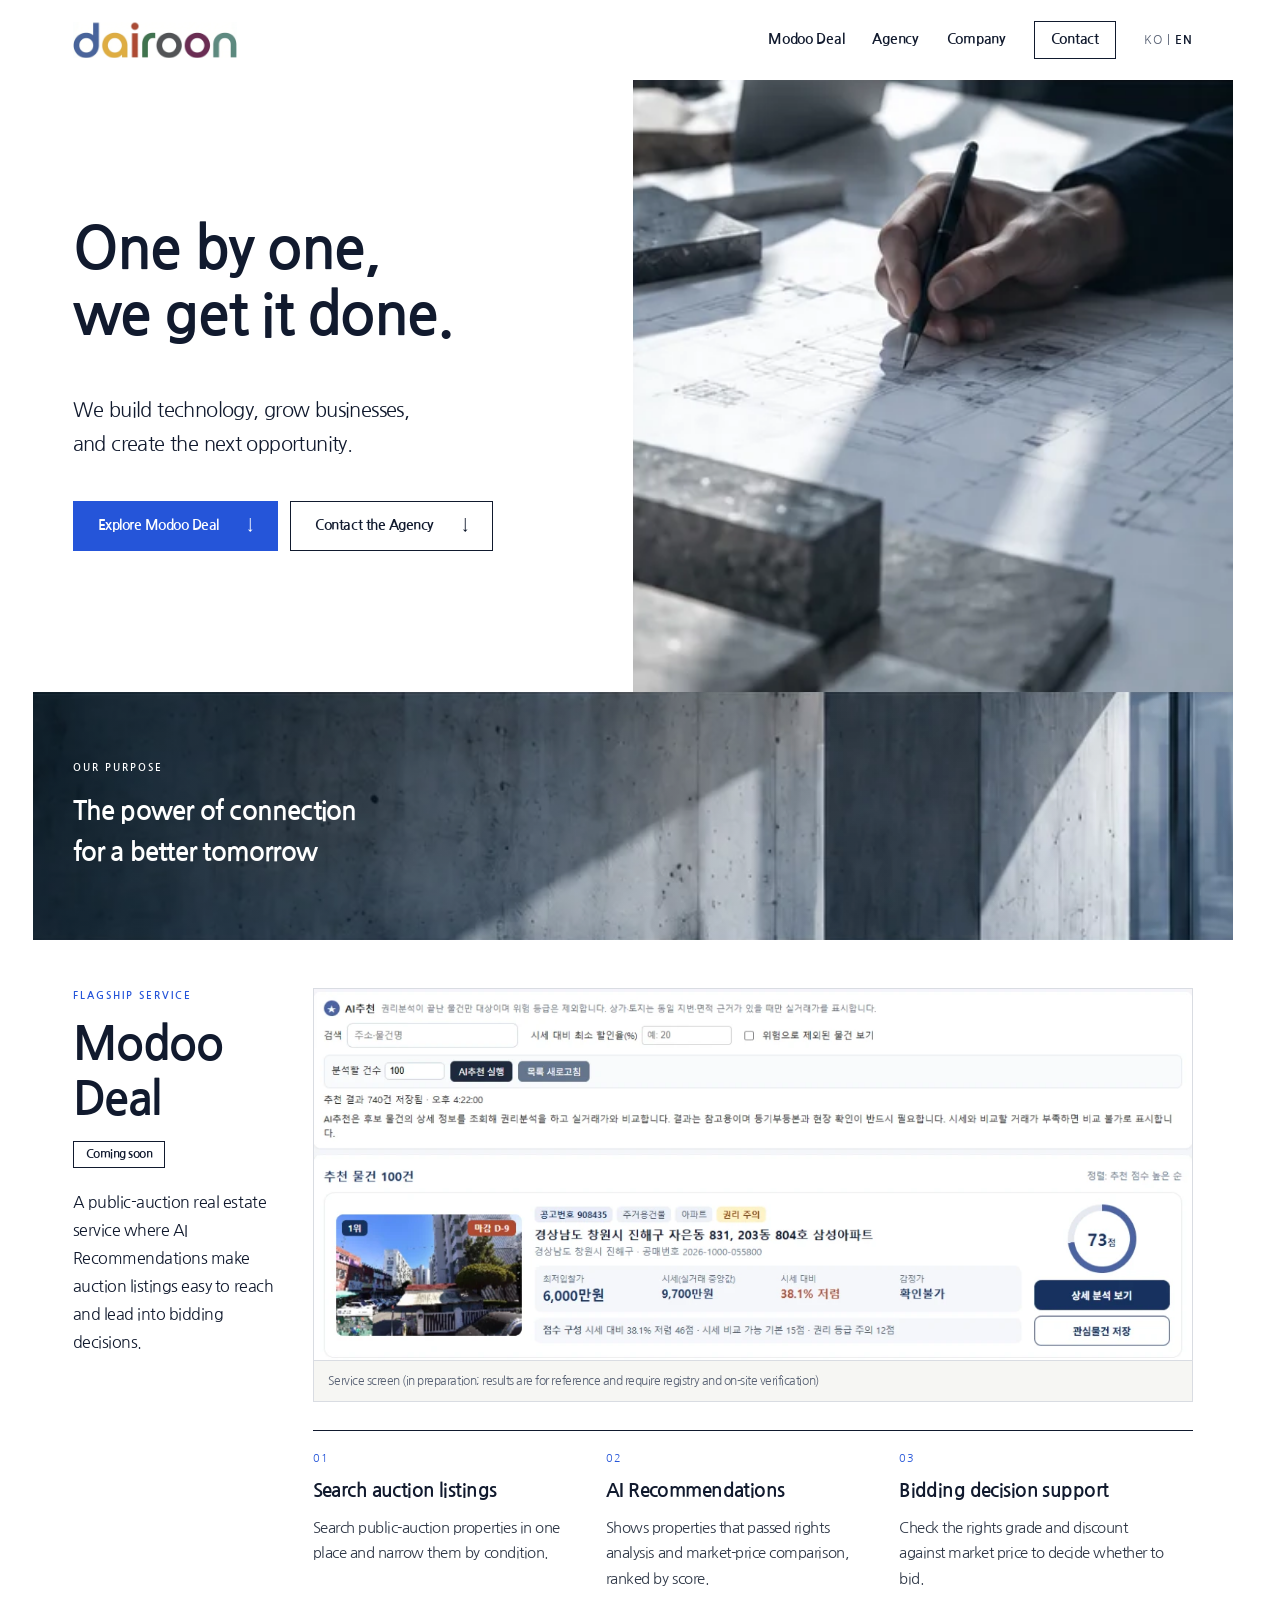
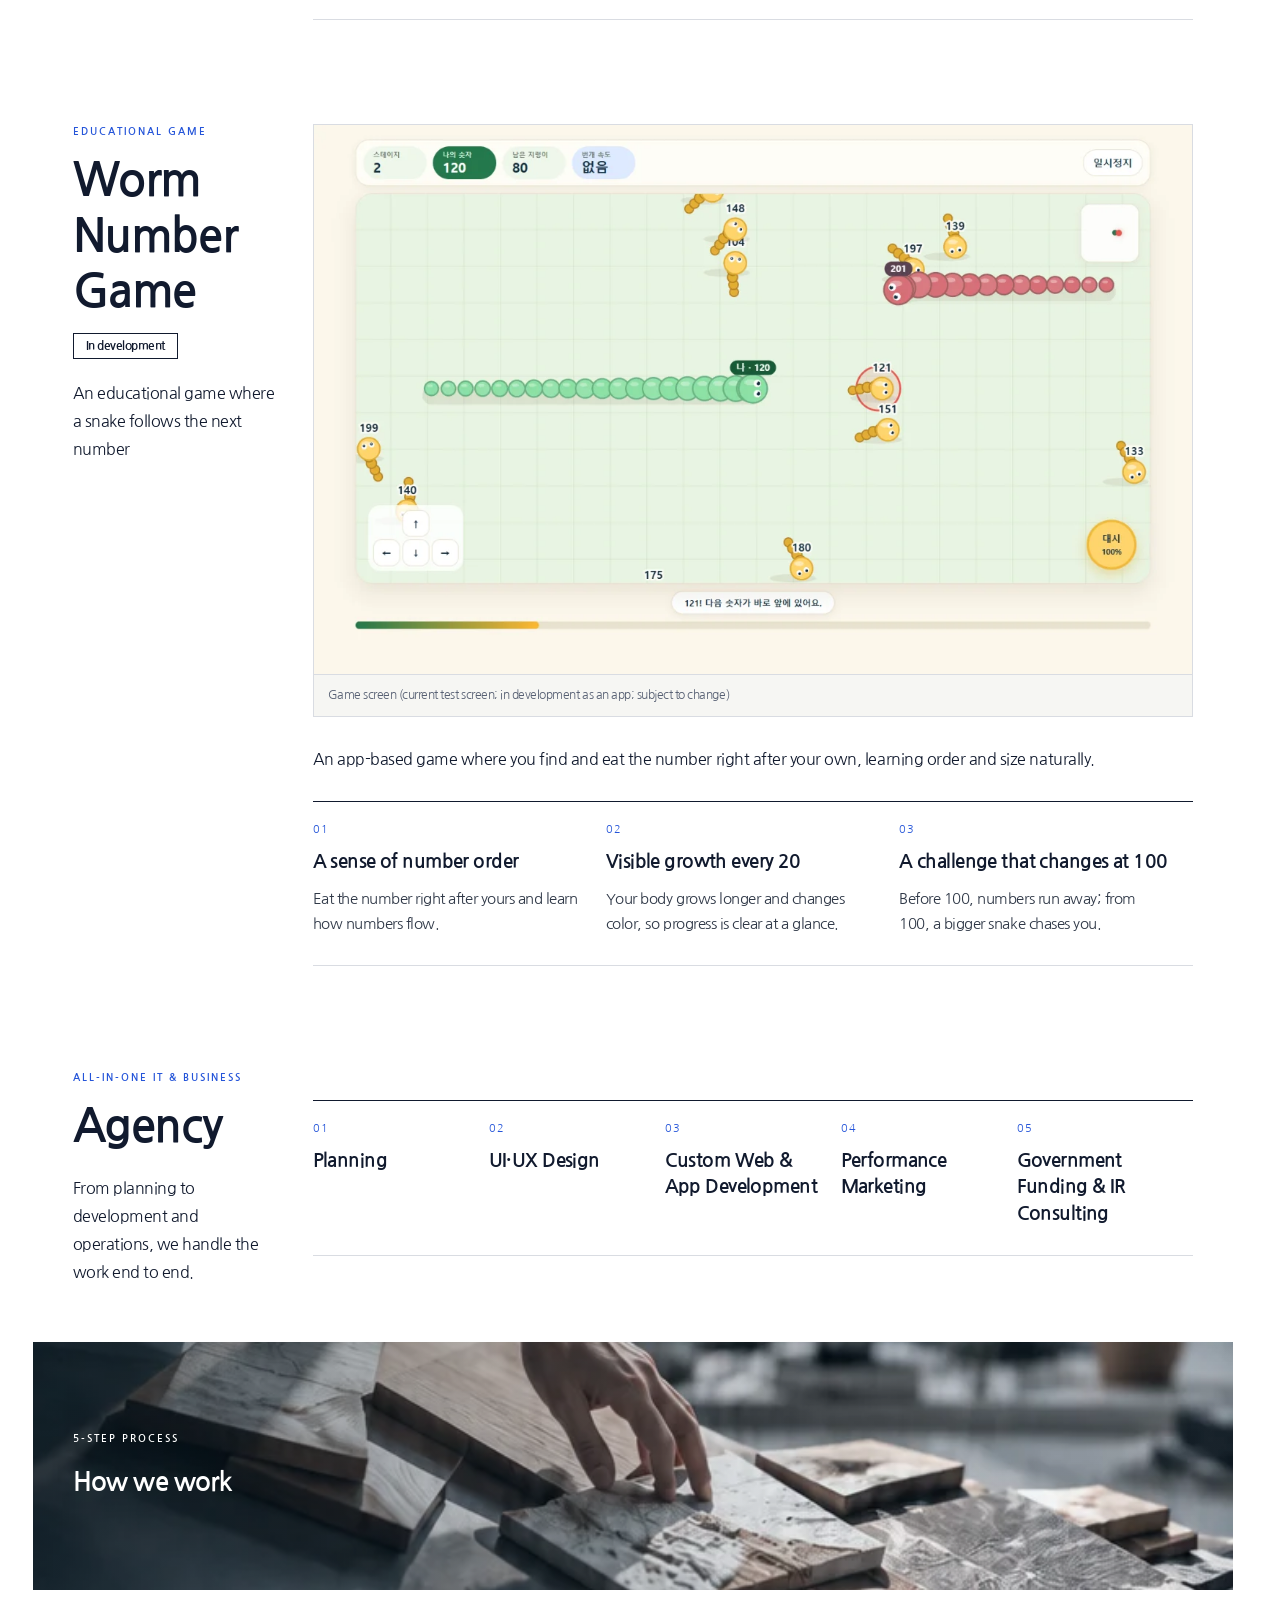
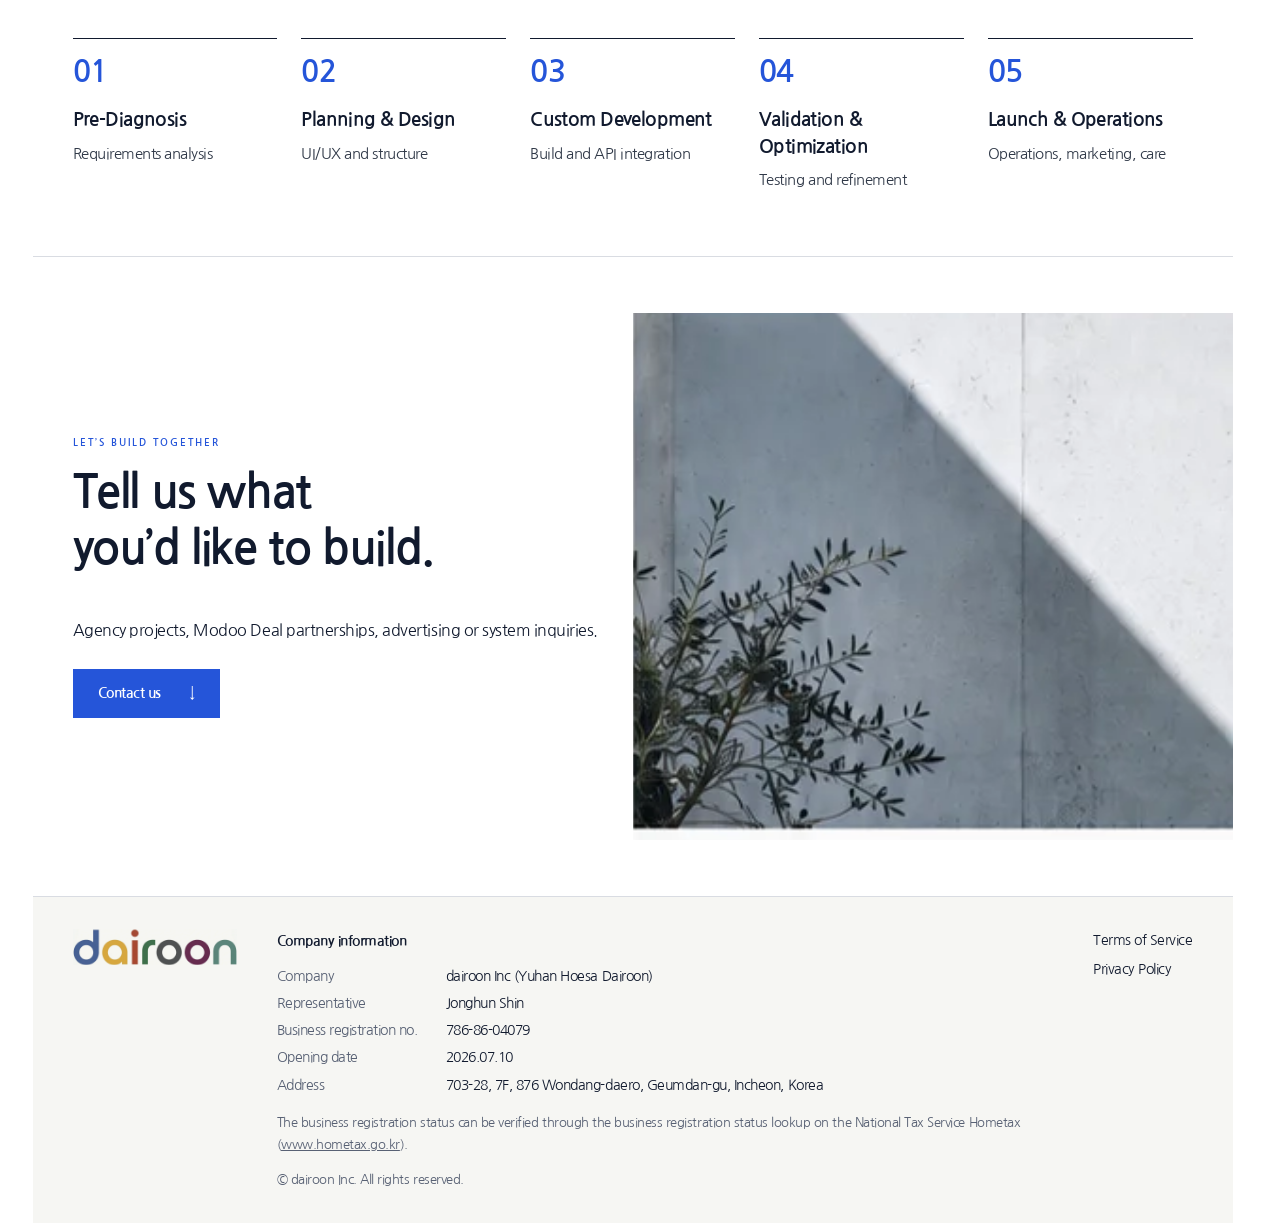
==== commit 06544f2d: "Rename game to Worm Number Game, app-based wording, compact layout (EN)" ====
--- a/en/index.html
+++ b/en/index.html
@@ -1,8 +1,8 @@
 <!DOCTYPE html><html lang="en"><head><meta charset="utf-8"/><meta name="viewport" content="width=device-width, initial-scale=1"/><link rel="stylesheet" href="/_next/static/chunks/2xvtko9cyt8w0.css?v=20260923d"/><link rel="stylesheet" href="/site.css?v=20261012a"/><meta name="theme-color" content="#111a2e"/><title>dairoon | All-in-One IT & Business Agency, Modoo Deal</title><meta name="description" content="dairoon Inc is an all-in-one IT & business agency covering planning, design and development, and is preparing Modoo Deal, a public-auction real estate information service."/><link rel="canonical" href="https://www.dairoon.com/en/"/><link rel="alternate" hreflang="ko" href="https://www.dairoon.com/"/><link rel="alternate" hreflang="en" href="https://www.dairoon.com/en/"/><link rel="alternate" hreflang="x-default" href="https://www.dairoon.com/"/><meta property="og:title" content="dairoon | All-in-One IT & Business Agency, Modoo Deal"/><meta property="og:description" content="dairoon Inc is an all-in-one IT & business agency covering planning, design and development, and is preparing Modoo Deal, a public-auction real estate information service."/><meta property="og:url" content="https://www.dairoon.com/en/"/><meta property="og:site_name" content="dairoon"/><meta property="og:locale" content="en_US"/><meta property="og:type" content="website"/><meta property="og:image" content="https://www.dairoon.com/dairoon-og-light-v2.png"/><meta property="og:image:secure_url" content="https://www.dairoon.com/dairoon-og-light-v2.png"/><meta property="og:image:type" content="image/png"/><meta property="og:image:width" content="1200"/><meta property="og:image:height" content="630"/><meta property="og:image:alt" content="dairoon"/><meta name="twitter:card" content="summary_large_image"/><meta name="twitter:image" content="https://www.dairoon.com/dairoon-og-light-v2.png"/><meta name="twitter:title" content="dairoon | All-in-One IT & Business Agency, Modoo Deal"/><meta name="twitter:description" content="dairoon Inc is an all-in-one IT & business agency covering planning, design and development, and is preparing Modoo Deal, a public-auction real estate information service."/><link rel="preconnect" href="https://fonts.googleapis.com"/><link rel="preconnect" href="https://fonts.gstatic.com" crossorigin="anonymous"/><link rel="stylesheet" href="https://fonts.googleapis.com/css2?family=Nanum+Gothic:wght@400;700;800&amp;display=swap"/><script type="application/ld+json">{"@context":"https://schema.org","@type":"Organization","name":"다이룬","legalName":"유한회사 다이룬","alternateName":["dairoon","dairoon Inc"],"url":"https://www.dairoon.com/","foundingDate":"2026-07-10","founder":{"@type":"Person","name":"신종훈"},"taxID":"786-86-04079","address":{"@type":"PostalAddress","streetAddress":"원당대로 876, 7층 703-28호","addressLocality":"검단구","addressRegion":"인천광역시","addressCountry":"KR"}}</script></head><body><a class="skip-link" href="#main">Skip to content</a><div id="top"></div><header class="site-header"><a class="home-link" href="/en/#top" aria-label="Back to top"><svg class="logo" viewBox="655 595 1506 336" role="img" aria-label="다이룬 dairoon"><image href="/logo-source.webp" width="2816" height="1536"></image></svg></a><nav class="site-nav" aria-label="Main"><a class="nav-link" href="#modoodeal">Modoo Deal</a><a class="nav-link" href="#agency">Agency</a><a class="nav-link" href="#company">Company</a><a class="nav-contact" href="#contact">Contact</a><span class="lang" aria-label="Language"><a href="/" hreflang="ko" lang="ko">KO</a> | <b>EN</b></span></nav></header><main id="main">
 <section class="hero" aria-labelledby="hero-title"><div class="hero-copy"><p class="eyebrow">BUILD. OPERATE. GROW.</p><h1 id="hero-title">One by one,<br/>we get it done.</h1><p class="hero-sub">We build technology, grow businesses,<br/>and create the next opportunity.</p><div class="hero-actions"><a class="primary-button" href="#modoodeal">Explore Modoo Deal <span aria-hidden="true">↓</span></a><a class="ghost-button" href="#contact">Contact the Agency <span aria-hidden="true">↓</span></a></div></div><div class="hero-visual"><svg class="photo hero-photo" width="380" height="396" viewBox="356 48 380 396" preserveAspectRatio="xMidYMid slice" aria-hidden="true"><image href="/editorial-source.webp" width="736" height="2135"></image></svg></div></section>
 <section id="about" class="banner"><svg class="photo" width="736" height="151" viewBox="0 444 736 151" preserveAspectRatio="xMidYMid slice" aria-hidden="true"><image href="/editorial-source.webp" width="736" height="2135"></image></svg><div class="banner-copy"><p class="eyebrow">OUR PURPOSE</p><h2>The power of connection<br/>for a better tomorrow</h2></div></section>
-<section id="modoodeal" class="service-section" aria-labelledby="md-title"><div class="section-intro"><p class="eyebrow">FLAGSHIP SERVICE</p><h2 id="md-title">Modoo Deal</h2><p class="status-tag">Coming soon</p><p class="section-lead">A public-auction real estate service where AI Recommendations make auction listings easy to reach and lead into bidding decisions.</p></div><div class="ns-body"><figure class="shot"><img src="/assets/modoodeal-ai.webp" width="1200" height="507" alt="Modoo Deal AI Recommendations screen" loading="lazy"/><figcaption>Service screen (in preparation; results are for reference and require registry and on-site verification)</figcaption></figure><ol class="item-grid item-grid-3"><li class="item-card"><span class="card-number" aria-hidden="true">01</span><h3>Search auction listings</h3><p>Search public-auction properties in one place and narrow them by condition.</p></li><li class="item-card"><span class="card-number" aria-hidden="true">02</span><h3>AI Recommendations</h3><p>Shows properties that passed rights analysis and market-price comparison, ranked by score.</p></li><li class="item-card"><span class="card-number" aria-hidden="true">03</span><h3>Bidding decision support</h3><p>Check the rights grade and discount against market price to decide whether to bid.</p></li></ol></div></section>
-<section id="number-snake" class="service-section" aria-labelledby="ns-title"><div class="section-intro"><p class="eyebrow">EDUCATIONAL GAME</p><h2 id="ns-title">Number Snake</h2><p class="status-tag">In development</p><p class="section-lead">An educational game where a snake follows the next number</p></div><div class="ns-body"><figure class="shot"><img src="/assets/numberworm-play.webp" width="1200" height="750" alt="Number Snake gameplay screen" loading="lazy"/><figcaption>Game screen (in development; subject to change)</figcaption></figure><p class="ns-desc">A web-based game where you find and eat the number right after your own, learning order and size naturally.</p><ol class="item-grid item-grid-3"><li class="item-card"><span class="card-number" aria-hidden="true">01</span><h3>A sense of number order</h3><p>Eat the number right after yours and learn how numbers flow.</p></li><li class="item-card"><span class="card-number" aria-hidden="true">02</span><h3>Visible growth every 20</h3><p>Your body grows longer and changes color, so progress is clear at a glance.</p></li><li class="item-card"><span class="card-number" aria-hidden="true">03</span><h3>A challenge that changes at 100</h3><p>Before 100, numbers run away; from 100, a bigger snake chases you.</p></li></ol></div></section>
+<section id="modoodeal" class="service-section" aria-labelledby="md-title"><div class="section-intro"><p class="eyebrow">FLAGSHIP SERVICE</p><h2 id="md-title">Modoo Deal</h2><p class="status-tag">Coming soon</p><p class="section-lead">A public-auction real estate service where AI Recommendations make auction listings easy to reach and lead into bidding decisions.</p></div><div class="ns-body"><figure class="shot"><img src="/assets/modoodeal-ai.webp" width="1200" height="507" alt="Modoo Deal AI Recommendations screen" loading="lazy"/><figcaption>Service screen (in preparation; results are for reference and require registry and on-site verification)</figcaption></figure><div class="ns-text"><ol class="item-grid item-grid-3"><li class="item-card"><span class="card-number" aria-hidden="true">01</span><h3>Search auction listings</h3><p>Search public-auction properties in one place and narrow them by condition.</p></li><li class="item-card"><span class="card-number" aria-hidden="true">02</span><h3>AI Recommendations</h3><p>Shows properties that passed rights analysis and market-price comparison, ranked by score.</p></li><li class="item-card"><span class="card-number" aria-hidden="true">03</span><h3>Bidding decision support</h3><p>Check the rights grade and discount against market price to decide whether to bid.</p></li></ol></div></div></section>
+<section id="number-snake" class="service-section" aria-labelledby="ns-title"><div class="section-intro"><p class="eyebrow">EDUCATIONAL GAME</p><h2 id="ns-title">Worm Number Game</h2><p class="status-tag">In development</p><p class="section-lead">An educational game where a snake follows the next number</p></div><div class="ns-body"><figure class="shot"><img src="/assets/numberworm-play.webp" width="1200" height="750" alt="Worm Number Game gameplay screen" loading="lazy"/><figcaption>Game screen (current test screen; in development as an app; subject to change)</figcaption></figure><div class="ns-text"><p class="ns-desc">An app-based game where you find and eat the number right after your own, learning order and size naturally.</p><ol class="item-grid item-grid-3"><li class="item-card"><span class="card-number" aria-hidden="true">01</span><h3>A sense of number order</h3><p>Eat the number right after yours and learn how numbers flow.</p></li><li class="item-card"><span class="card-number" aria-hidden="true">02</span><h3>Visible growth every 20</h3><p>Your body grows longer and changes color, so progress is clear at a glance.</p></li><li class="item-card"><span class="card-number" aria-hidden="true">03</span><h3>A challenge that changes at 100</h3><p>Before 100, numbers run away; from 100, a bigger snake chases you.</p></li></ol></div></div></section>
 <section id="agency" class="service-section" aria-labelledby="ag-title"><div class="section-intro"><p class="eyebrow">ALL-IN-ONE IT & BUSINESS</p><h2 id="ag-title">Agency</h2><p class="section-lead">From planning to development and operations, we handle the work end to end.</p></div><ol class="item-grid"><li class="item-card"><span class="card-number" aria-hidden="true">01</span><h3>Planning</h3></li><li class="item-card"><span class="card-number" aria-hidden="true">02</span><h3>UI·UX Design</h3></li><li class="item-card"><span class="card-number" aria-hidden="true">03</span><h3>Custom Web & App Development</h3></li><li class="item-card"><span class="card-number" aria-hidden="true">04</span><h3>Performance Marketing</h3></li><li class="item-card"><span class="card-number" aria-hidden="true">05</span><h3>Government Funding & IR Consulting</h3></li></ol></section>
 <section class="banner"><svg class="photo" width="736" height="168" viewBox="0 854 736 168" preserveAspectRatio="xMidYMid slice" aria-hidden="true"><image href="/editorial-source.webp" width="736" height="2135"></image></svg><div class="banner-copy"><p class="eyebrow">5-STEP PROCESS</p><h2>How we work</h2></div></section>
 <section id="process" class="process-section" aria-label="How we work"><ol class="step-grid"><li class="step"><span class="step-number">01</span><h3>Pre-Diagnosis</h3><p>Requirements analysis</p></li><li class="step"><span class="step-number">02</span><h3>Planning & Design</h3><p>UI/UX and structure</p></li><li class="step"><span class="step-number">03</span><h3>Custom Development</h3><p>Build and API integration</p></li><li class="step"><span class="step-number">04</span><h3>Validation & Optimization</h3><p>Testing and refinement</p></li><li class="step"><span class="step-number">05</span><h3>Launch & Operations</h3><p>Operations, marketing, care</p></li></ol></section>
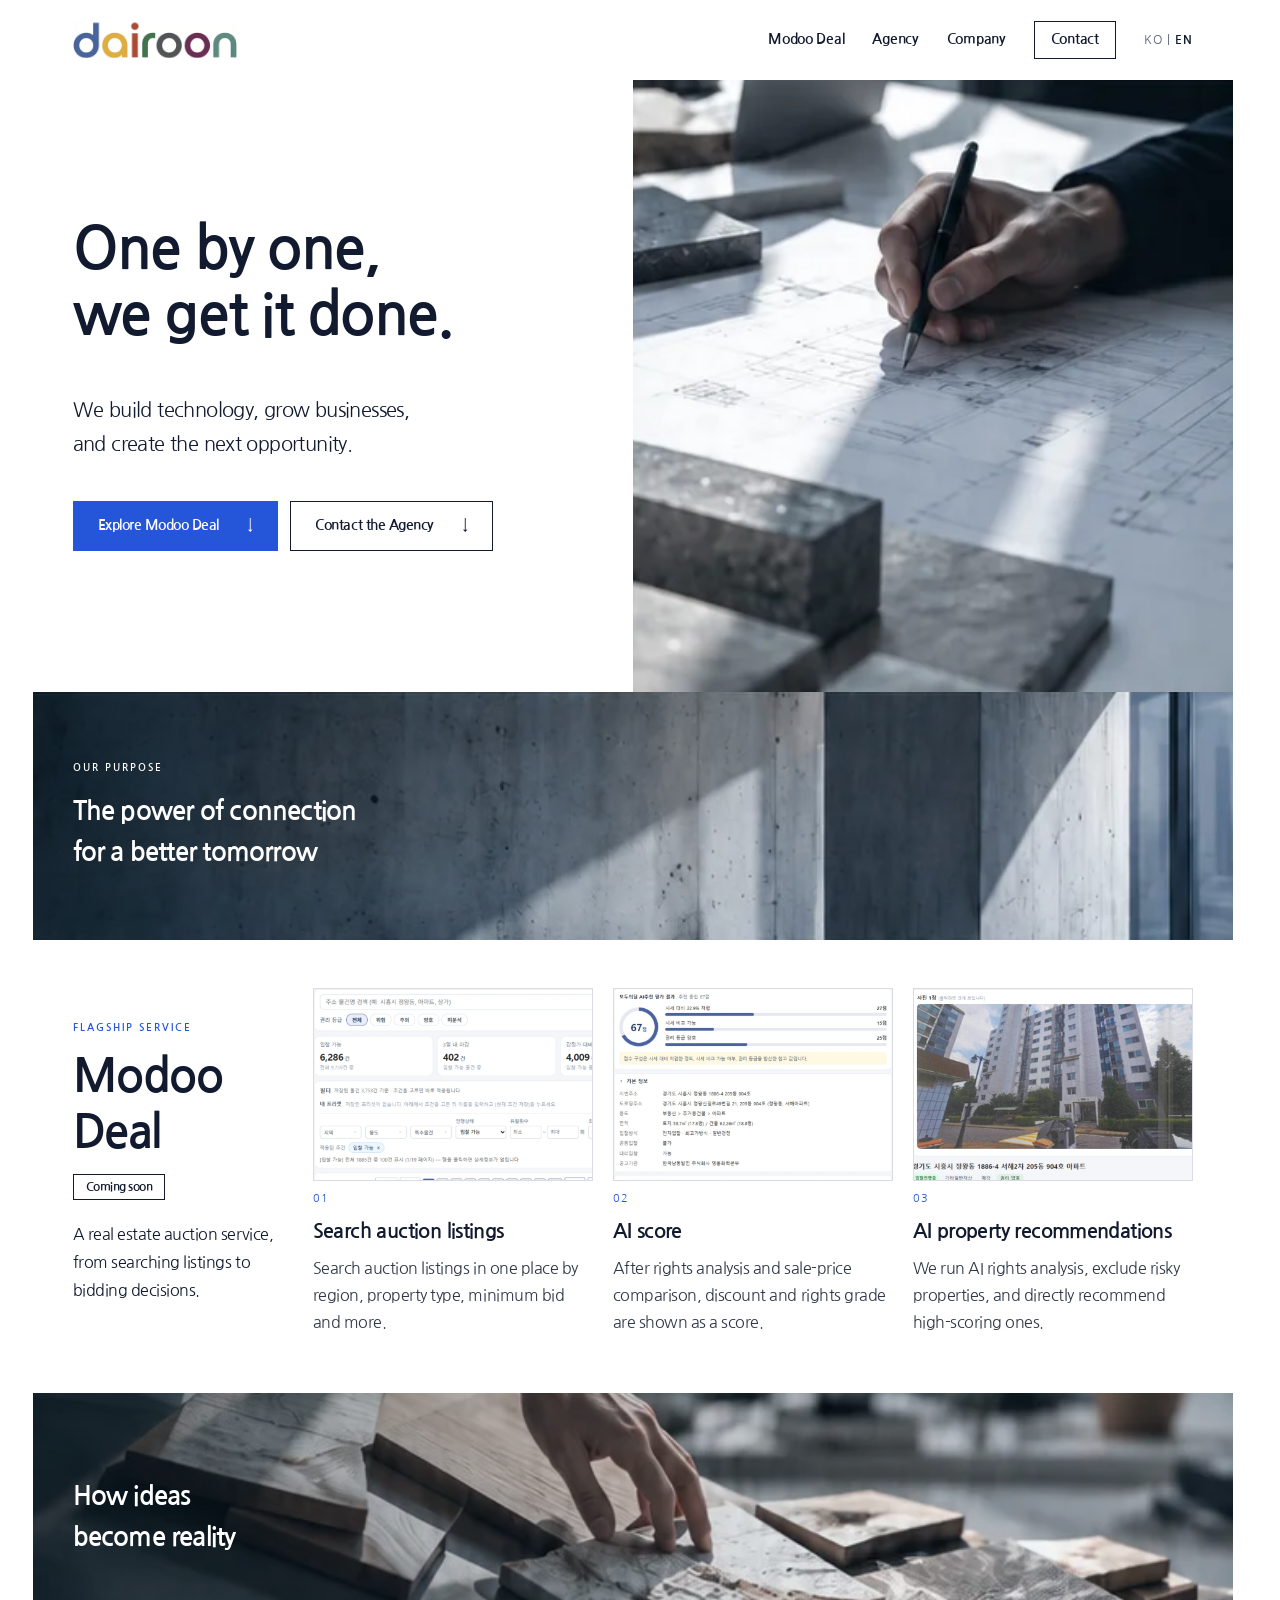
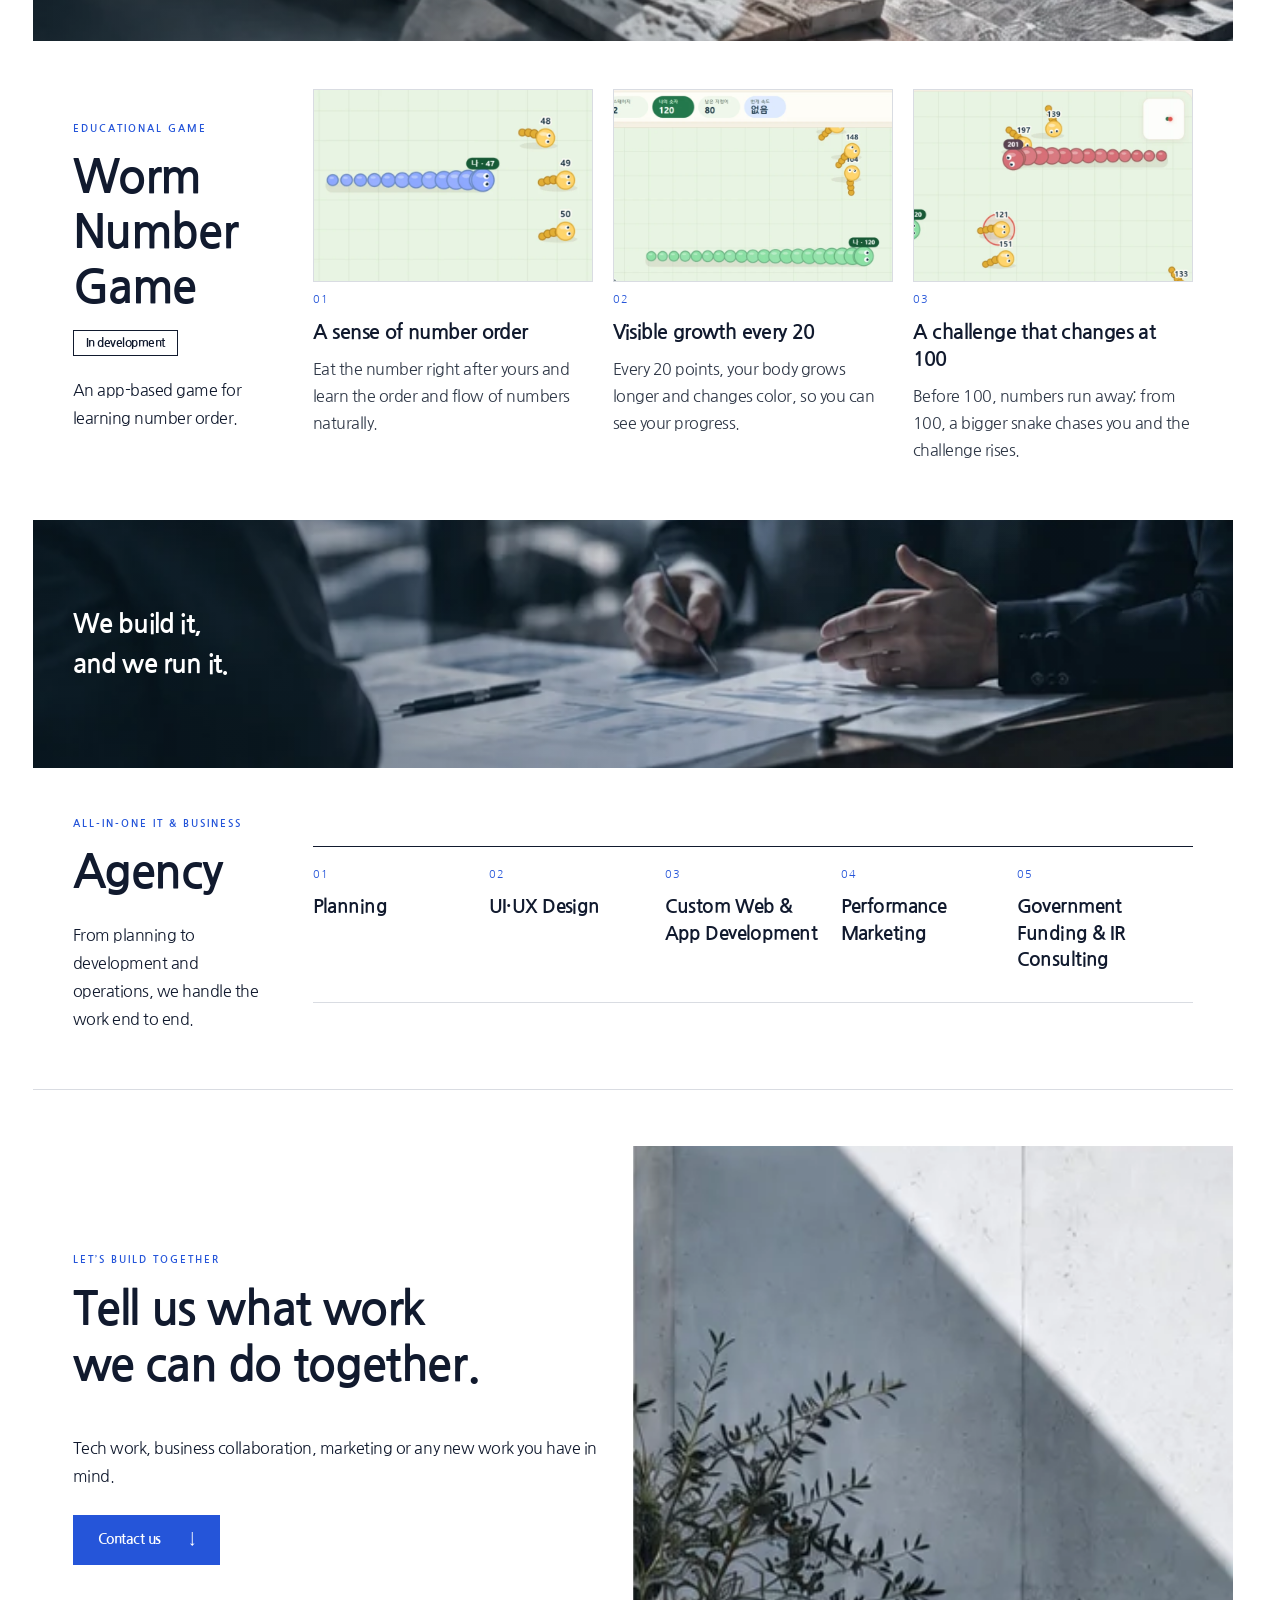
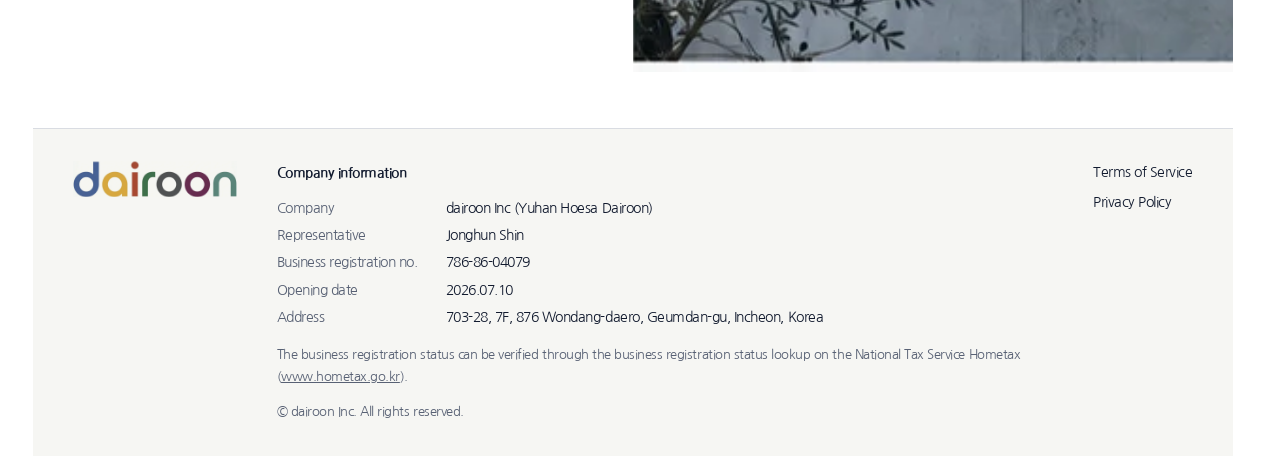
==== commit e8bdc96e: "Update English homepage" ====
--- a/en/index.html
+++ b/en/index.html
@@ -1,11 +1,12 @@
 <!DOCTYPE html><html lang="en"><head><meta charset="utf-8"/><meta name="viewport" content="width=device-width, initial-scale=1"/><link rel="stylesheet" href="/_next/static/chunks/2xvtko9cyt8w0.css?v=20260923d"/><link rel="stylesheet" href="/site.css?v=20261012a"/><meta name="theme-color" content="#111a2e"/><title>dairoon | All-in-One IT & Business Agency, Modoo Deal</title><meta name="description" content="dairoon Inc is an all-in-one IT & business agency covering planning, design and development, and is preparing Modoo Deal, a public-auction real estate information service."/><link rel="canonical" href="https://www.dairoon.com/en/"/><link rel="alternate" hreflang="ko" href="https://www.dairoon.com/"/><link rel="alternate" hreflang="en" href="https://www.dairoon.com/en/"/><link rel="alternate" hreflang="x-default" href="https://www.dairoon.com/"/><meta property="og:title" content="dairoon | All-in-One IT & Business Agency, Modoo Deal"/><meta property="og:description" content="dairoon Inc is an all-in-one IT & business agency covering planning, design and development, and is preparing Modoo Deal, a public-auction real estate information service."/><meta property="og:url" content="https://www.dairoon.com/en/"/><meta property="og:site_name" content="dairoon"/><meta property="og:locale" content="en_US"/><meta property="og:type" content="website"/><meta property="og:image" content="https://www.dairoon.com/dairoon-og-light-v2.png"/><meta property="og:image:secure_url" content="https://www.dairoon.com/dairoon-og-light-v2.png"/><meta property="og:image:type" content="image/png"/><meta property="og:image:width" content="1200"/><meta property="og:image:height" content="630"/><meta property="og:image:alt" content="dairoon"/><meta name="twitter:card" content="summary_large_image"/><meta name="twitter:image" content="https://www.dairoon.com/dairoon-og-light-v2.png"/><meta name="twitter:title" content="dairoon | All-in-One IT & Business Agency, Modoo Deal"/><meta name="twitter:description" content="dairoon Inc is an all-in-one IT & business agency covering planning, design and development, and is preparing Modoo Deal, a public-auction real estate information service."/><link rel="preconnect" href="https://fonts.googleapis.com"/><link rel="preconnect" href="https://fonts.gstatic.com" crossorigin="anonymous"/><link rel="stylesheet" href="https://fonts.googleapis.com/css2?family=Nanum+Gothic:wght@400;700;800&amp;display=swap"/><script type="application/ld+json">{"@context":"https://schema.org","@type":"Organization","name":"다이룬","legalName":"유한회사 다이룬","alternateName":["dairoon","dairoon Inc"],"url":"https://www.dairoon.com/","foundingDate":"2026-07-10","founder":{"@type":"Person","name":"신종훈"},"taxID":"786-86-04079","address":{"@type":"PostalAddress","streetAddress":"원당대로 876, 7층 703-28호","addressLocality":"검단구","addressRegion":"인천광역시","addressCountry":"KR"}}</script></head><body><a class="skip-link" href="#main">Skip to content</a><div id="top"></div><header class="site-header"><a class="home-link" href="/en/#top" aria-label="Back to top"><svg class="logo" viewBox="655 595 1506 336" role="img" aria-label="다이룬 dairoon"><image href="/logo-source.webp" width="2816" height="1536"></image></svg></a><nav class="site-nav" aria-label="Main"><a class="nav-link" href="#modoodeal">Modoo Deal</a><a class="nav-link" href="#agency">Agency</a><a class="nav-link" href="#company">Company</a><a class="nav-contact" href="#contact">Contact</a><span class="lang" aria-label="Language"><a href="/" hreflang="ko" lang="ko">KO</a> | <b>EN</b></span></nav></header><main id="main">
 <section class="hero" aria-labelledby="hero-title"><div class="hero-copy"><p class="eyebrow">BUILD. OPERATE. GROW.</p><h1 id="hero-title">One by one,<br/>we get it done.</h1><p class="hero-sub">We build technology, grow businesses,<br/>and create the next opportunity.</p><div class="hero-actions"><a class="primary-button" href="#modoodeal">Explore Modoo Deal <span aria-hidden="true">↓</span></a><a class="ghost-button" href="#contact">Contact the Agency <span aria-hidden="true">↓</span></a></div></div><div class="hero-visual"><svg class="photo hero-photo" width="380" height="396" viewBox="356 48 380 396" preserveAspectRatio="xMidYMid slice" aria-hidden="true"><image href="/editorial-source.webp" width="736" height="2135"></image></svg></div></section>
 <section id="about" class="banner"><svg class="photo" width="736" height="151" viewBox="0 444 736 151" preserveAspectRatio="xMidYMid slice" aria-hidden="true"><image href="/editorial-source.webp" width="736" height="2135"></image></svg><div class="banner-copy"><p class="eyebrow">OUR PURPOSE</p><h2>The power of connection<br/>for a better tomorrow</h2></div></section>
-<section id="modoodeal" class="service-section" aria-labelledby="md-title"><div class="section-intro"><p class="eyebrow">FLAGSHIP SERVICE</p><h2 id="md-title">Modoo Deal</h2><p class="status-tag">Coming soon</p><p class="section-lead">A public-auction real estate service where AI Recommendations make auction listings easy to reach and lead into bidding decisions.</p></div><div class="ns-body"><figure class="shot"><img src="/assets/modoodeal-ai.webp" width="1200" height="507" alt="Modoo Deal AI Recommendations screen" loading="lazy"/><figcaption>Service screen (in preparation; results are for reference and require registry and on-site verification)</figcaption></figure><div class="ns-text"><ol class="item-grid item-grid-3"><li class="item-card"><span class="card-number" aria-hidden="true">01</span><h3>Search auction listings</h3><p>Search public-auction properties in one place and narrow them by condition.</p></li><li class="item-card"><span class="card-number" aria-hidden="true">02</span><h3>AI Recommendations</h3><p>Shows properties that passed rights analysis and market-price comparison, ranked by score.</p></li><li class="item-card"><span class="card-number" aria-hidden="true">03</span><h3>Bidding decision support</h3><p>Check the rights grade and discount against market price to decide whether to bid.</p></li></ol></div></div></section>
-<section id="number-snake" class="service-section" aria-labelledby="ns-title"><div class="section-intro"><p class="eyebrow">EDUCATIONAL GAME</p><h2 id="ns-title">Worm Number Game</h2><p class="status-tag">In development</p><p class="section-lead">An educational game where a snake follows the next number</p></div><div class="ns-body"><figure class="shot"><img src="/assets/numberworm-play.webp" width="1200" height="750" alt="Worm Number Game gameplay screen" loading="lazy"/><figcaption>Game screen (current test screen; in development as an app; subject to change)</figcaption></figure><div class="ns-text"><p class="ns-desc">An app-based game where you find and eat the number right after your own, learning order and size naturally.</p><ol class="item-grid item-grid-3"><li class="item-card"><span class="card-number" aria-hidden="true">01</span><h3>A sense of number order</h3><p>Eat the number right after yours and learn how numbers flow.</p></li><li class="item-card"><span class="card-number" aria-hidden="true">02</span><h3>Visible growth every 20</h3><p>Your body grows longer and changes color, so progress is clear at a glance.</p></li><li class="item-card"><span class="card-number" aria-hidden="true">03</span><h3>A challenge that changes at 100</h3><p>Before 100, numbers run away; from 100, a bigger snake chases you.</p></li></ol></div></div></section>
+<section id="modoodeal" class="service-section" aria-labelledby="modoodeal-title"><div class="section-intro"><p class="eyebrow">FLAGSHIP SERVICE</p><h2 id="modoodeal-title">Modoo Deal</h2><p class="status-tag">Coming soon</p><p class="section-lead">A real estate auction service, from searching listings to bidding decisions.</p></div><div class="shot-wrap"><div class="service-grid service-grid-3 service-grid-shot"><div class="service-card"><article><div class="card-media"><img src="/assets/md-1.webp" width="720" height="496" alt="Search auction listings" loading="lazy"/></div><span class="card-number" aria-hidden="true">01</span><h3>Search auction listings</h3><p>Search auction listings in one place by region, property type, minimum bid and more.</p></article></div><div class="service-card"><article><div class="card-media"><img src="/assets/md-2.webp" width="720" height="496" alt="AI score" loading="lazy"/></div><span class="card-number" aria-hidden="true">02</span><h3>AI score</h3><p>After rights analysis and sale-price comparison, discount and rights grade are shown as a score.</p></article></div><div class="service-card"><article><div class="card-media"><img src="/assets/md-3.webp" width="720" height="496" alt="AI property recommendations" loading="lazy"/></div><span class="card-number" aria-hidden="true">03</span><h3>AI property recommendations</h3><p>We run AI rights analysis, exclude risky properties, and directly recommend high-scoring ones.</p></article></div></div></div></section>
+<section class="banner"><svg class="photo" width="736" height="168" viewBox="0 854 736 168" preserveAspectRatio="xMidYMid slice" aria-hidden="true"><image href="/editorial-source.webp" width="736" height="2135"></image></svg><div class="banner-copy"><h2>How ideas<br/>become reality</h2></div></section>
+<section id="number-snake" class="service-section" aria-labelledby="number-snake-title"><div class="section-intro"><p class="eyebrow">EDUCATIONAL GAME</p><h2 id="number-snake-title">Worm Number Game</h2><p class="status-tag">In development</p><p class="section-lead">An app-based game for learning number order.</p></div><div class="shot-wrap"><div class="service-grid service-grid-3 service-grid-shot"><div class="service-card"><article><div class="card-media"><img src="/assets/game-1.webp" width="720" height="496" alt="A sense of number order" loading="lazy"/></div><span class="card-number" aria-hidden="true">01</span><h3>A sense of number order</h3><p>Eat the number right after yours and learn the order and flow of numbers naturally.</p></article></div><div class="service-card"><article><div class="card-media"><img src="/assets/game-2.webp" width="720" height="496" alt="Visible growth every 20" loading="lazy"/></div><span class="card-number" aria-hidden="true">02</span><h3>Visible growth every 20</h3><p>Every 20 points, your body grows longer and changes color, so you can see your progress.</p></article></div><div class="service-card"><article><div class="card-media"><img src="/assets/game-3.webp" width="720" height="496" alt="A challenge that changes at 100" loading="lazy"/></div><span class="card-number" aria-hidden="true">03</span><h3>A challenge that changes at 100</h3><p>Before 100, numbers run away; from 100, a bigger snake chases you and the challenge rises.</p></article></div></div></div></section>
+<section class="banner"><svg class="photo" width="736" height="158" viewBox="0 1292 736 158" preserveAspectRatio="xMidYMid slice" aria-hidden="true"><image href="/editorial-source.webp" width="736" height="2135"></image></svg><div class="banner-copy"><h2>We build it,<br/>and we run it.</h2></div></section>
 <section id="agency" class="service-section" aria-labelledby="ag-title"><div class="section-intro"><p class="eyebrow">ALL-IN-ONE IT & BUSINESS</p><h2 id="ag-title">Agency</h2><p class="section-lead">From planning to development and operations, we handle the work end to end.</p></div><ol class="item-grid"><li class="item-card"><span class="card-number" aria-hidden="true">01</span><h3>Planning</h3></li><li class="item-card"><span class="card-number" aria-hidden="true">02</span><h3>UI·UX Design</h3></li><li class="item-card"><span class="card-number" aria-hidden="true">03</span><h3>Custom Web & App Development</h3></li><li class="item-card"><span class="card-number" aria-hidden="true">04</span><h3>Performance Marketing</h3></li><li class="item-card"><span class="card-number" aria-hidden="true">05</span><h3>Government Funding & IR Consulting</h3></li></ol></section>
-<section class="banner"><svg class="photo" width="736" height="168" viewBox="0 854 736 168" preserveAspectRatio="xMidYMid slice" aria-hidden="true"><image href="/editorial-source.webp" width="736" height="2135"></image></svg><div class="banner-copy"><p class="eyebrow">5-STEP PROCESS</p><h2>How we work</h2></div></section>
-<section id="process" class="process-section" aria-label="How we work"><ol class="step-grid"><li class="step"><span class="step-number">01</span><h3>Pre-Diagnosis</h3><p>Requirements analysis</p></li><li class="step"><span class="step-number">02</span><h3>Planning & Design</h3><p>UI/UX and structure</p></li><li class="step"><span class="step-number">03</span><h3>Custom Development</h3><p>Build and API integration</p></li><li class="step"><span class="step-number">04</span><h3>Validation & Optimization</h3><p>Testing and refinement</p></li><li class="step"><span class="step-number">05</span><h3>Launch & Operations</h3><p>Operations, marketing, care</p></li></ol></section>
-<div class="contact-reveal"><section id="contact" class="contact-section" aria-labelledby="contact-title"><input class="contact-form-toggle" type="checkbox" id="contact-form-toggle"/><div class="contact-overview"><div class="contact-copy"><p class="eyebrow">LET’S BUILD TOGETHER</p><h2 id="contact-title">Tell us what<br/>you’d like to build.</h2><p>Agency projects, Modoo Deal partnerships,<br class="mobile-break"/> advertising or system inquiries.</p><label class="primary-button" for="contact-form-toggle">Contact us <span aria-hidden="true">↓</span></label></div><svg class="photo" width="318" height="281" viewBox="418 1740 318 281" preserveAspectRatio="xMidYMid slice" aria-hidden="true"><image href="/editorial-source.webp" width="736" height="2135"></image></svg></div><div id="contact-form-panel" class="contact-form-panel"><div class="form-intro"><h3>How can we help?</h3><p>Tell us what you need.</p><p class="form-note">* Required</p></div><form action="https://formsubmit.co/jason@dairoon.com" method="POST" aria-label="Inquiry form"><input type="hidden" name="_subject" value="[dairoon] Inquiry"/><input type="hidden" name="_template" value="table"/><input type="hidden" name="_captcha" value="false"/><input type="hidden" name="_next" value="https://www.dairoon.com/en/thanks.html"/><fieldset><legend class="sr-only">Inquiry details</legend><div class="form-grid"><div class="field"><label for="name">Name *</label><input id="name" autocomplete="name" maxlength="60" required name="name"/></div><div class="field"><label for="email">Email *</label><input id="email" type="email" autocomplete="email" maxlength="254" required name="email"/></div><div class="field"><label for="company">Company <span>(optional)</span></label><input id="company" autocomplete="organization" maxlength="100" name="company"/></div><div class="field"><label for="phone">Phone <span>(optional)</span></label><input id="phone" type="tel" autocomplete="tel" maxlength="30" name="phone"/></div><div class="field full-width"><label for="type">Inquiry type *</label><select id="type" name="type" required><option value="" selected>Select an inquiry type</option><option>Agency inquiry</option><option>Modoo Deal partnership</option><option>Advertising</option><option>System inquiry</option></select></div><div class="field full-width"><label for="message">Message *</label><textarea id="message" name="message" rows="6" minlength="10" maxlength="3000" required placeholder="Tell us what you would like to do or ask."></textarea></div><div class="honeypot" aria-hidden="true"><label for="website">Website</label><input id="website" tabindex="-1" autocomplete="off" name="website"/></div></div><p class="setup-notice">We will review your inquiry and get back to you.</p><label class="consent"><input type="checkbox" required name="consent"/><span>I agree to the collection and use of personal information. (required) <a class="policy-link" href="/en/privacy.html">Privacy Policy</a></span></label><button class="primary-button submit-button" type="submit">Send inquiry <span aria-hidden="true">↗</span></button></fieldset></form></div></section></div>
+
+<div class="contact-reveal"><section id="contact" class="contact-section" aria-labelledby="contact-title"><input class="contact-form-toggle" type="checkbox" id="contact-form-toggle"/><div class="contact-overview"><div class="contact-copy"><p class="eyebrow">LET’S BUILD TOGETHER</p><h2 id="contact-title">Tell us what work<br/>we can do together.</h2><p>Tech work, business collaboration, marketing<br class="mobile-break"/> or any new work you have in mind.</p><label class="primary-button" for="contact-form-toggle">Contact us <span aria-hidden="true">↓</span></label></div><svg class="photo" width="318" height="281" viewBox="418 1740 318 281" preserveAspectRatio="xMidYMid slice" aria-hidden="true"><image href="/editorial-source.webp" width="736" height="2135"></image></svg></div><div id="contact-form-panel" class="contact-form-panel"><div class="form-intro"><h3>How can we help?</h3><p>Tell us what you need.</p><p class="form-note">* Required</p></div><form action="https://formsubmit.co/jason@dairoon.com" method="POST" aria-label="Inquiry form"><input type="hidden" name="_subject" value="[dairoon] Inquiry"/><input type="hidden" name="_template" value="table"/><input type="hidden" name="_captcha" value="false"/><input type="hidden" name="_next" value="https://www.dairoon.com/en/thanks.html"/><fieldset><legend class="sr-only">Inquiry details</legend><div class="form-grid"><div class="field"><label for="name">Name *</label><input id="name" autocomplete="name" maxlength="60" required name="name"/></div><div class="field"><label for="email">Email *</label><input id="email" type="email" autocomplete="email" maxlength="254" required name="email"/></div><div class="field"><label for="company">Company <span>(optional)</span></label><input id="company" autocomplete="organization" maxlength="100" name="company"/></div><div class="field"><label for="phone">Phone <span>(optional)</span></label><input id="phone" type="tel" autocomplete="tel" maxlength="30" name="phone"/></div><div class="field full-width"><label for="type">Inquiry type *</label><select id="type" name="type" required><option value="" selected>Select an inquiry type</option><option>Agency inquiry</option><option>Modoo Deal partnership</option><option>Advertising</option><option>System inquiry</option></select></div><div class="field full-width"><label for="message">Message *</label><textarea id="message" name="message" rows="6" minlength="10" maxlength="3000" required placeholder="Tell us what you would like to do or ask."></textarea></div><div class="honeypot" aria-hidden="true"><label for="website">Website</label><input id="website" tabindex="-1" autocomplete="off" name="website"/></div></div><p class="setup-notice">We will review your inquiry and get back to you.</p><label class="consent"><input type="checkbox" required name="consent"/><span>I agree to the collection and use of personal information. (required) <a class="policy-link" href="/en/privacy.html">Privacy Policy</a></span></label><button class="primary-button submit-button" type="submit">Send inquiry <span aria-hidden="true">↗</span></button></fieldset></form></div></section></div>
 </main>
 <footer id="company" class="site-footer company-footer"><a class="footer-logo" href="/en/#top" aria-label="Back to top"><svg class="logo" viewBox="655 595 1506 336" role="img" aria-label="다이룬 dairoon"><image href="/logo-source.webp" width="2816" height="1536"></image></svg></a><div class="footer-info"><strong>Company information</strong><dl class="company-list"><dt>Company</dt><dd>dairoon Inc (Yuhan Hoesa Dairoon)</dd><dt>Representative</dt><dd>Jonghun Shin</dd><dt>Business registration no.</dt><dd>786-86-04079</dd><dt>Opening date</dt><dd>2026.07.10</dd><dt>Address</dt><dd>703-28, 7F, 876 Wondang-daero, Geumdan-gu, Incheon, Korea</dd></dl><p class="biz-check">The business registration status can be verified through the business registration status lookup on the National Tax Service Hometax (<a href="https://www.hometax.go.kr" target="_blank" rel="noopener noreferrer">www.hometax.go.kr</a>).</p><small>© dairoon Inc. All rights reserved.</small></div><nav class="footer-links" aria-label="Legal"><a href="/en/terms.html">Terms of Service</a><a href="/en/privacy.html">Privacy Policy</a></nav></footer></body></html>
--- a/site.css
+++ b/site.css
@@ -16,16 +16,12 @@
 .item-card{padding:22px 16px 28px 0;border-bottom:1px solid var(--line);min-width:0}
 .item-card .card-number{margin-top:0}
 .item-card h3{font-size:19px;font-weight:700;line-height:1.4;margin:0;word-break:keep-all}
-.item-grid-3{grid-template-columns:repeat(3,minmax(0,1fr))}
-#number-snake,#modoodeal{align-items:start}
-.shot{margin:0 0 28px;border:1px solid var(--line);background:#fff}
-.shot img{width:100%;height:auto;display:block}
-.shot figcaption{padding:10px 14px;font-size:12px;color:var(--muted);border-top:1px solid var(--line);background:var(--paper)}
+.shot-wrap{min-width:0}
+.service-grid-shot .card-media{aspect-ratio:1.45;border:1px solid var(--line);background:#fff}
+.card-media img{width:100%;height:100%;object-fit:cover;object-position:left top;display:block}
+.shot-note{margin-top:14px;font-size:12px;color:var(--muted)}
 .biz-check{font-size:13px;color:var(--muted);margin:0 0 12px;line-height:1.7}
 .biz-check a{text-decoration:underline}
-.ns-body{min-width:0}
-.ns-desc{font-size:16px;line-height:1.8;margin:0 0 28px;color:var(--ink)}
-.item-grid-3 .item-card{padding-right:24px}
 .item-card p{color:#303948;font-size:15px;line-height:1.7;margin-top:10px}
 .banner .eyebrow{display:block}
 .process-section{padding:48px var(--gutter) 64px}
@@ -48,4 +44,4 @@
 .legal h2{font-size:18px;margin:32px 0 8px}
 .legal p{font-size:15px;line-height:1.85;color:#303948}
 @media (min-width:769px) and (max-width:1024px){.site-nav{gap:18px}.item-grid{grid-template-columns:repeat(3,minmax(0,1fr))}.step-grid{grid-template-columns:repeat(3,minmax(0,1fr));gap:32px 20px}.company-footer{grid-template-columns:150px minmax(0,1fr)}.footer-links{grid-column:2;flex-direction:row;gap:20px}}
-@media (max-width:768px){.site-nav{gap:14px}.site-nav .nav-link{display:none}.site-nav .nav-contact{padding:5px 12px}.hero-actions{margin-top:28px}.hero-actions .primary-button,.hero-actions .ghost-button{width:100%}.item-grid{grid-template-columns:repeat(2,minmax(0,1fr))}.item-grid-3{grid-template-columns:1fr}.item-grid-3 .item-card{padding-right:0}.step-grid{grid-template-columns:1fr;gap:24px}.step{display:grid;grid-template-columns:48px minmax(0,1fr);column-gap:12px;padding-top:16px}.step-number{grid-row:1/3;font-size:24px;margin:0}.company-footer{grid-template-columns:1fr}.company-list{grid-template-columns:max-content minmax(0,1fr);gap:2px 16px}.footer-links{flex-direction:row;gap:20px}.legal h1{font-size:28px}}
+@media (max-width:768px){.site-nav{gap:14px}.site-nav .nav-link{display:none}.site-nav .nav-contact{padding:5px 12px}.hero-actions{margin-top:28px}.hero-actions .primary-button,.hero-actions .ghost-button{width:100%}.item-grid{grid-template-columns:repeat(2,minmax(0,1fr))}.step-grid{grid-template-columns:1fr;gap:24px}.step{display:grid;grid-template-columns:48px minmax(0,1fr);column-gap:12px;padding-top:16px}.step-number{grid-row:1/3;font-size:24px;margin:0}.company-footer{grid-template-columns:1fr}.company-list{grid-template-columns:max-content minmax(0,1fr);gap:2px 16px}.footer-links{flex-direction:row;gap:20px}.legal h1{font-size:28px}}
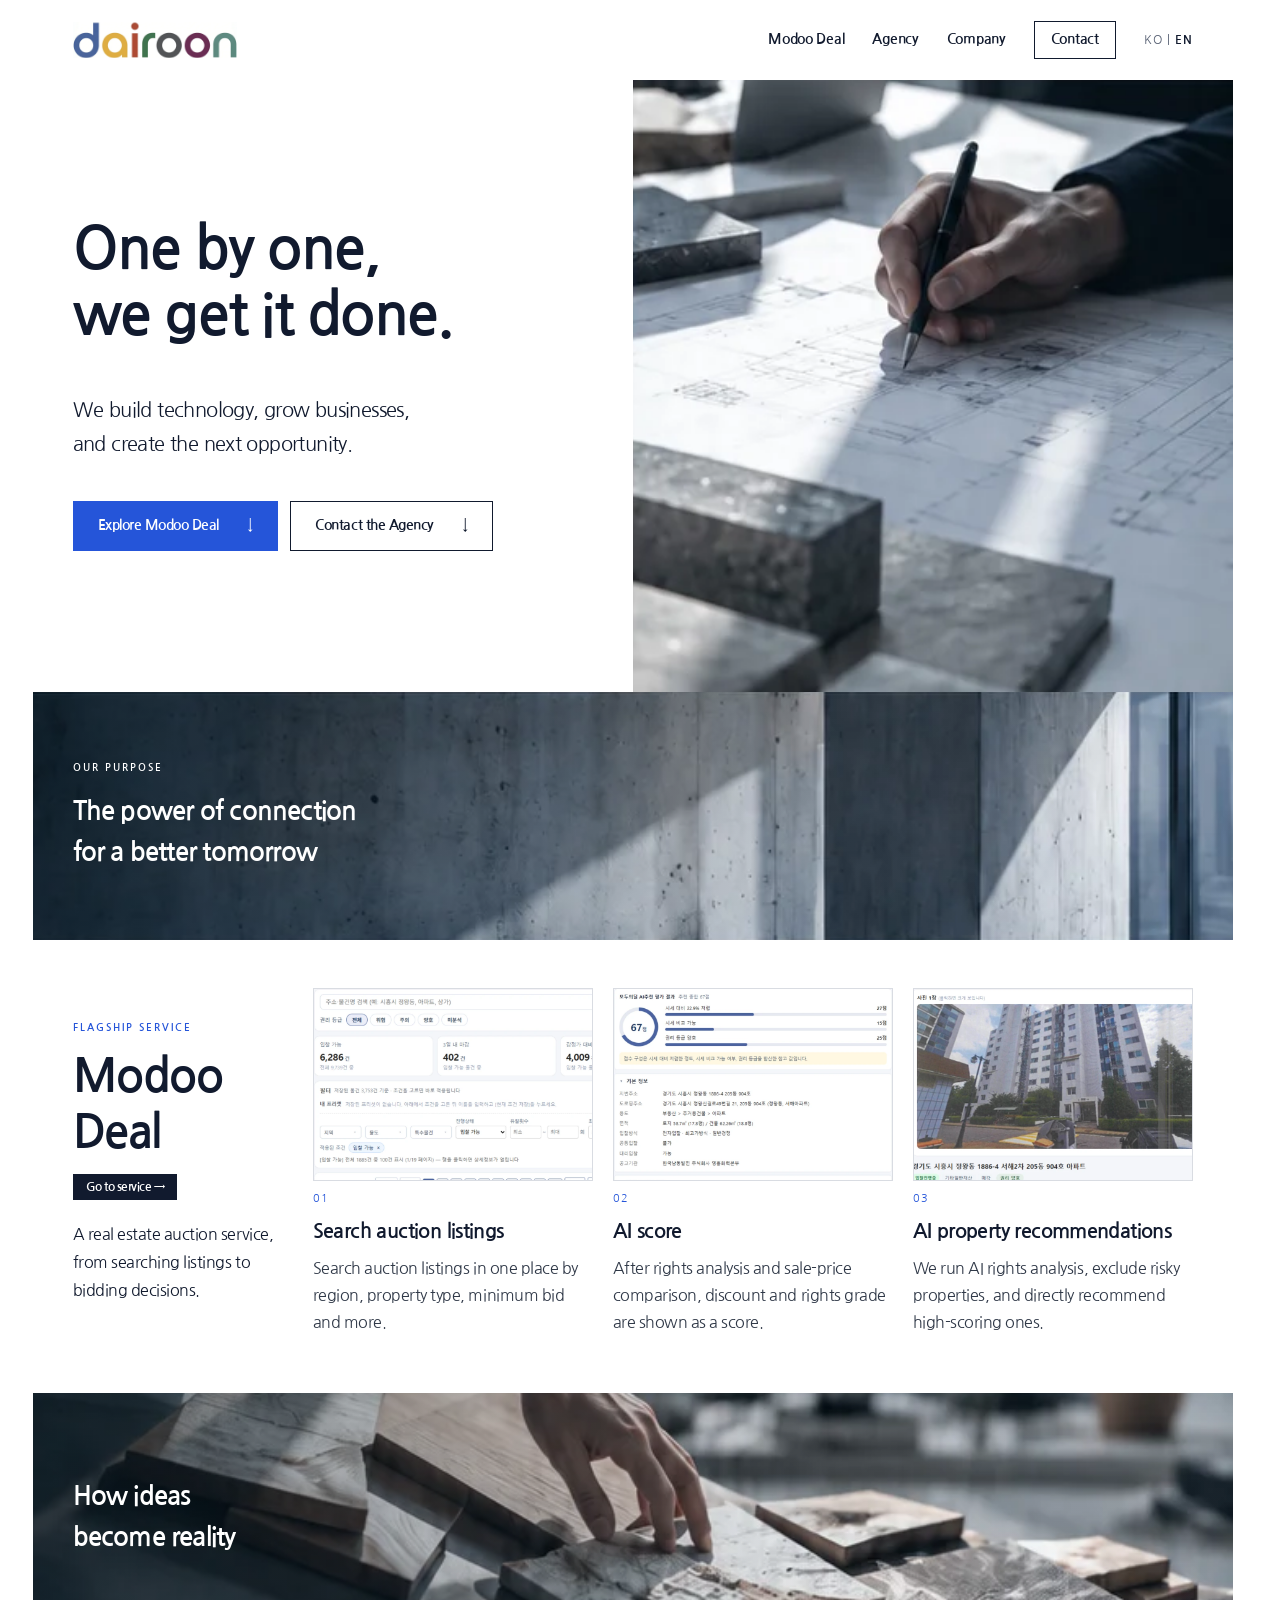
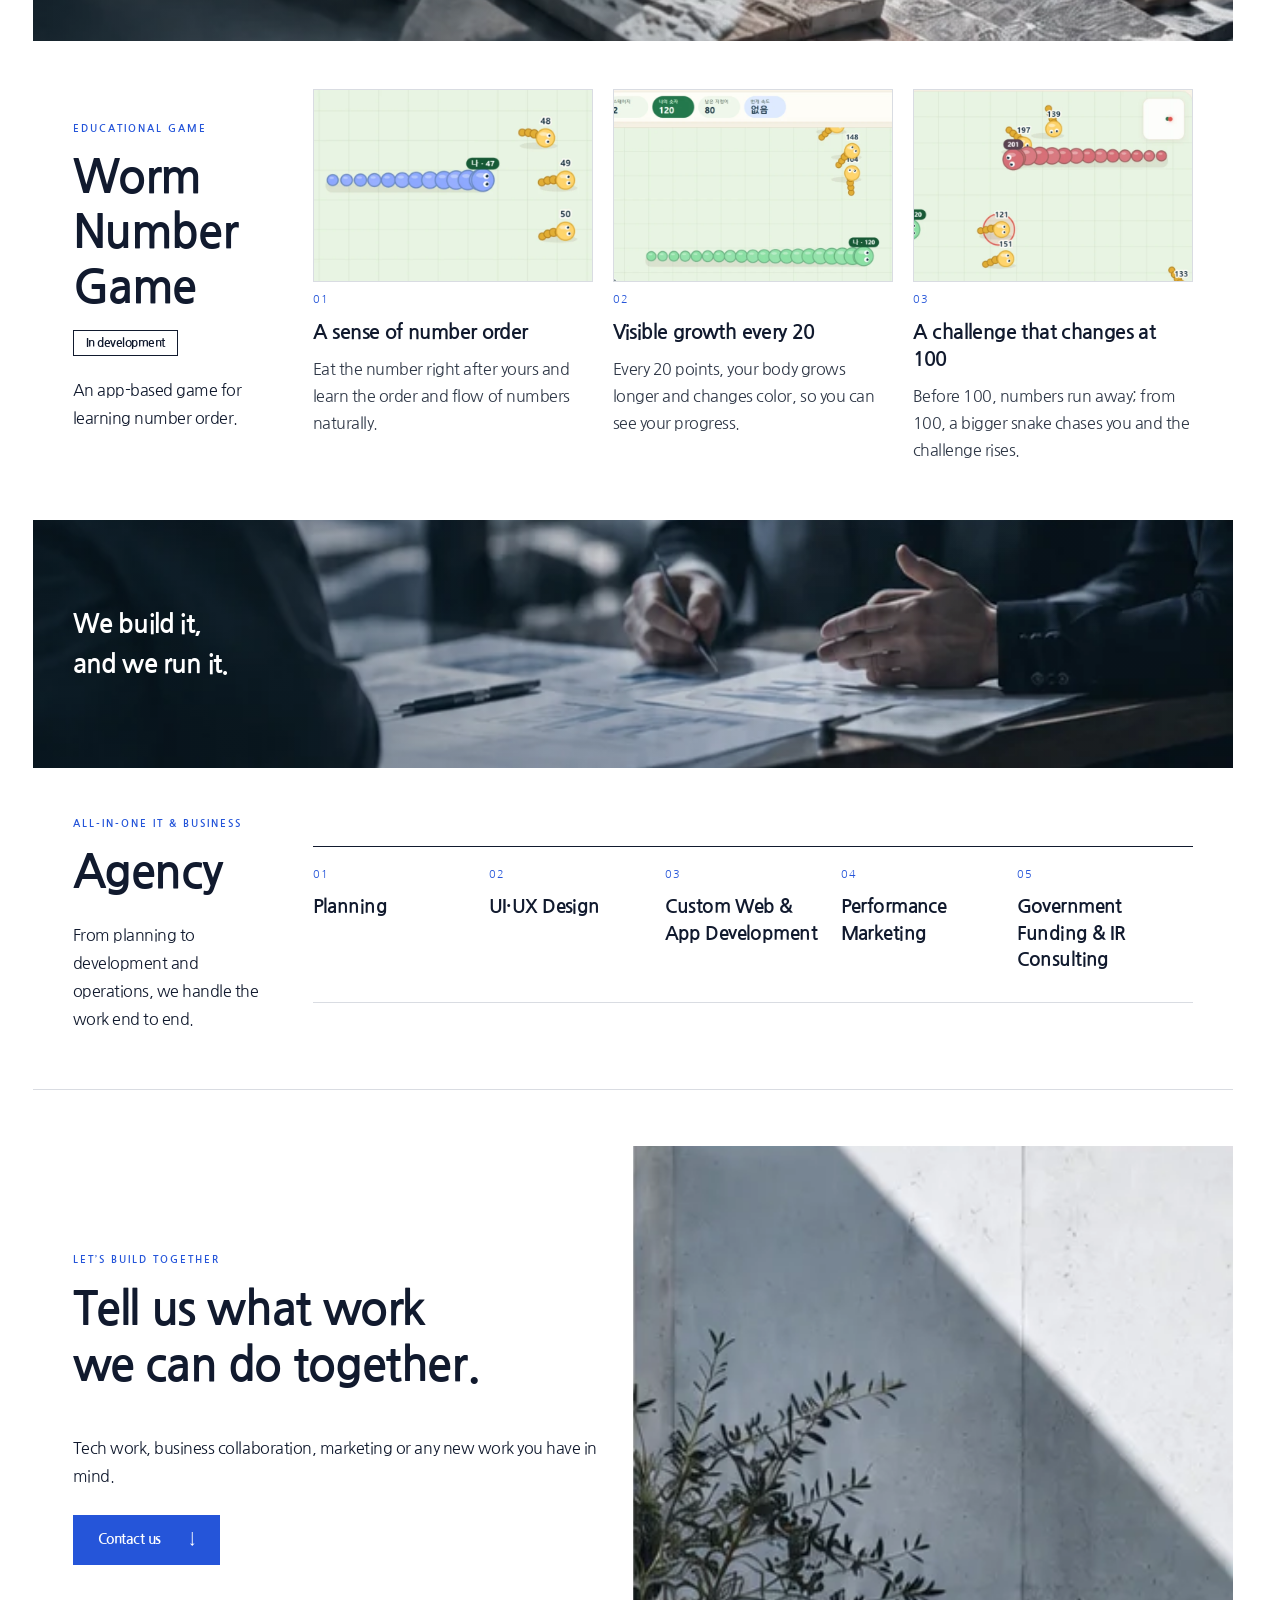
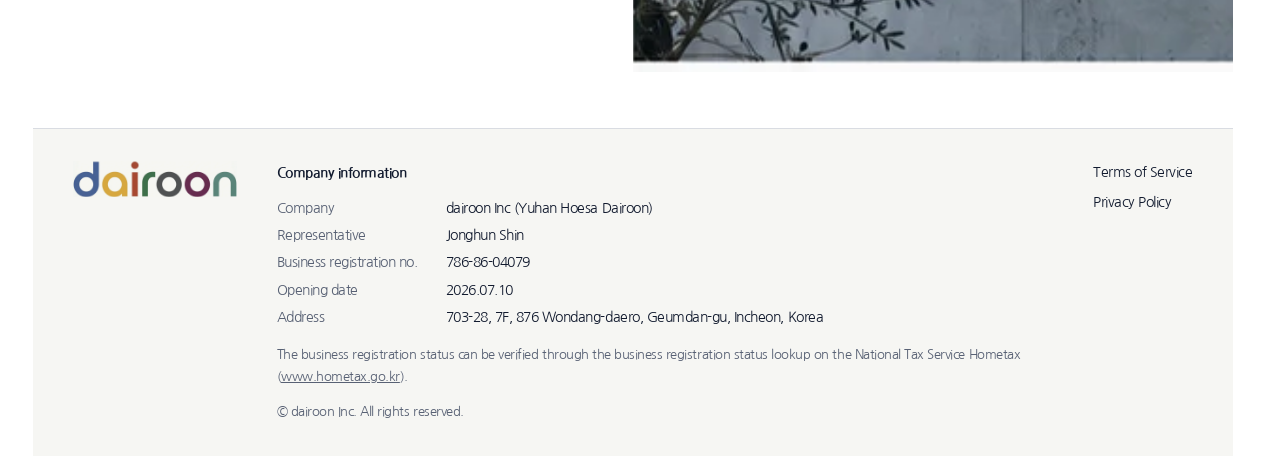
==== commit 8836b584: "Link Modoo Deal section to service (EN)" ====
--- a/en/index.html
+++ b/en/index.html
@@ -1,7 +1,7 @@
 <!DOCTYPE html><html lang="en"><head><meta charset="utf-8"/><meta name="viewport" content="width=device-width, initial-scale=1"/><link rel="stylesheet" href="/_next/static/chunks/2xvtko9cyt8w0.css?v=20260923d"/><link rel="stylesheet" href="/site.css?v=20261012a"/><meta name="theme-color" content="#111a2e"/><title>dairoon | All-in-One IT & Business Agency, Modoo Deal</title><meta name="description" content="dairoon Inc is an all-in-one IT & business agency covering planning, design and development, and is preparing Modoo Deal, a public-auction real estate information service."/><link rel="canonical" href="https://www.dairoon.com/en/"/><link rel="alternate" hreflang="ko" href="https://www.dairoon.com/"/><link rel="alternate" hreflang="en" href="https://www.dairoon.com/en/"/><link rel="alternate" hreflang="x-default" href="https://www.dairoon.com/"/><meta property="og:title" content="dairoon | All-in-One IT & Business Agency, Modoo Deal"/><meta property="og:description" content="dairoon Inc is an all-in-one IT & business agency covering planning, design and development, and is preparing Modoo Deal, a public-auction real estate information service."/><meta property="og:url" content="https://www.dairoon.com/en/"/><meta property="og:site_name" content="dairoon"/><meta property="og:locale" content="en_US"/><meta property="og:type" content="website"/><meta property="og:image" content="https://www.dairoon.com/dairoon-og-light-v2.png"/><meta property="og:image:secure_url" content="https://www.dairoon.com/dairoon-og-light-v2.png"/><meta property="og:image:type" content="image/png"/><meta property="og:image:width" content="1200"/><meta property="og:image:height" content="630"/><meta property="og:image:alt" content="dairoon"/><meta name="twitter:card" content="summary_large_image"/><meta name="twitter:image" content="https://www.dairoon.com/dairoon-og-light-v2.png"/><meta name="twitter:title" content="dairoon | All-in-One IT & Business Agency, Modoo Deal"/><meta name="twitter:description" content="dairoon Inc is an all-in-one IT & business agency covering planning, design and development, and is preparing Modoo Deal, a public-auction real estate information service."/><link rel="preconnect" href="https://fonts.googleapis.com"/><link rel="preconnect" href="https://fonts.gstatic.com" crossorigin="anonymous"/><link rel="stylesheet" href="https://fonts.googleapis.com/css2?family=Nanum+Gothic:wght@400;700;800&amp;display=swap"/><script type="application/ld+json">{"@context":"https://schema.org","@type":"Organization","name":"다이룬","legalName":"유한회사 다이룬","alternateName":["dairoon","dairoon Inc"],"url":"https://www.dairoon.com/","foundingDate":"2026-07-10","founder":{"@type":"Person","name":"신종훈"},"taxID":"786-86-04079","address":{"@type":"PostalAddress","streetAddress":"원당대로 876, 7층 703-28호","addressLocality":"검단구","addressRegion":"인천광역시","addressCountry":"KR"}}</script></head><body><a class="skip-link" href="#main">Skip to content</a><div id="top"></div><header class="site-header"><a class="home-link" href="/en/#top" aria-label="Back to top"><svg class="logo" viewBox="655 595 1506 336" role="img" aria-label="다이룬 dairoon"><image href="/logo-source.webp" width="2816" height="1536"></image></svg></a><nav class="site-nav" aria-label="Main"><a class="nav-link" href="#modoodeal">Modoo Deal</a><a class="nav-link" href="#agency">Agency</a><a class="nav-link" href="#company">Company</a><a class="nav-contact" href="#contact">Contact</a><span class="lang" aria-label="Language"><a href="/" hreflang="ko" lang="ko">KO</a> | <b>EN</b></span></nav></header><main id="main">
 <section class="hero" aria-labelledby="hero-title"><div class="hero-copy"><p class="eyebrow">BUILD. OPERATE. GROW.</p><h1 id="hero-title">One by one,<br/>we get it done.</h1><p class="hero-sub">We build technology, grow businesses,<br/>and create the next opportunity.</p><div class="hero-actions"><a class="primary-button" href="#modoodeal">Explore Modoo Deal <span aria-hidden="true">↓</span></a><a class="ghost-button" href="#contact">Contact the Agency <span aria-hidden="true">↓</span></a></div></div><div class="hero-visual"><svg class="photo hero-photo" width="380" height="396" viewBox="356 48 380 396" preserveAspectRatio="xMidYMid slice" aria-hidden="true"><image href="/editorial-source.webp" width="736" height="2135"></image></svg></div></section>
 <section id="about" class="banner"><svg class="photo" width="736" height="151" viewBox="0 444 736 151" preserveAspectRatio="xMidYMid slice" aria-hidden="true"><image href="/editorial-source.webp" width="736" height="2135"></image></svg><div class="banner-copy"><p class="eyebrow">OUR PURPOSE</p><h2>The power of connection<br/>for a better tomorrow</h2></div></section>
-<section id="modoodeal" class="service-section" aria-labelledby="modoodeal-title"><div class="section-intro"><p class="eyebrow">FLAGSHIP SERVICE</p><h2 id="modoodeal-title">Modoo Deal</h2><p class="status-tag">Coming soon</p><p class="section-lead">A real estate auction service, from searching listings to bidding decisions.</p></div><div class="shot-wrap"><div class="service-grid service-grid-3 service-grid-shot"><div class="service-card"><article><div class="card-media"><img src="/assets/md-1.webp" width="720" height="496" alt="Search auction listings" loading="lazy"/></div><span class="card-number" aria-hidden="true">01</span><h3>Search auction listings</h3><p>Search auction listings in one place by region, property type, minimum bid and more.</p></article></div><div class="service-card"><article><div class="card-media"><img src="/assets/md-2.webp" width="720" height="496" alt="AI score" loading="lazy"/></div><span class="card-number" aria-hidden="true">02</span><h3>AI score</h3><p>After rights analysis and sale-price comparison, discount and rights grade are shown as a score.</p></article></div><div class="service-card"><article><div class="card-media"><img src="/assets/md-3.webp" width="720" height="496" alt="AI property recommendations" loading="lazy"/></div><span class="card-number" aria-hidden="true">03</span><h3>AI property recommendations</h3><p>We run AI rights analysis, exclude risky properties, and directly recommend high-scoring ones.</p></article></div></div></div></section>
+<section id="modoodeal" class="service-section" aria-labelledby="modoodeal-title"><div class="section-intro"><p class="eyebrow">FLAGSHIP SERVICE</p><h2 id="modoodeal-title">Modoo Deal</h2><a class="status-tag status-link" href="https://www.dairoon.net/anaconda" target="_blank" rel="noopener">Go to service <span aria-hidden="true">→</span></a><p class="section-lead">A real estate auction service, from searching listings to bidding decisions.</p></div><div class="shot-wrap"><div class="service-grid service-grid-3 service-grid-shot"><div class="service-card"><article><div class="card-media"><img src="/assets/md-1.webp" width="720" height="496" alt="Search auction listings" loading="lazy"/></div><span class="card-number" aria-hidden="true">01</span><h3>Search auction listings</h3><p>Search auction listings in one place by region, property type, minimum bid and more.</p></article></div><div class="service-card"><article><div class="card-media"><img src="/assets/md-2.webp" width="720" height="496" alt="AI score" loading="lazy"/></div><span class="card-number" aria-hidden="true">02</span><h3>AI score</h3><p>After rights analysis and sale-price comparison, discount and rights grade are shown as a score.</p></article></div><div class="service-card"><article><div class="card-media"><img src="/assets/md-3.webp" width="720" height="496" alt="AI property recommendations" loading="lazy"/></div><span class="card-number" aria-hidden="true">03</span><h3>AI property recommendations</h3><p>We run AI rights analysis, exclude risky properties, and directly recommend high-scoring ones.</p></article></div></div></div></section>
 <section class="banner"><svg class="photo" width="736" height="168" viewBox="0 854 736 168" preserveAspectRatio="xMidYMid slice" aria-hidden="true"><image href="/editorial-source.webp" width="736" height="2135"></image></svg><div class="banner-copy"><h2>How ideas<br/>become reality</h2></div></section>
 <section id="number-snake" class="service-section" aria-labelledby="number-snake-title"><div class="section-intro"><p class="eyebrow">EDUCATIONAL GAME</p><h2 id="number-snake-title">Worm Number Game</h2><p class="status-tag">In development</p><p class="section-lead">An app-based game for learning number order.</p></div><div class="shot-wrap"><div class="service-grid service-grid-3 service-grid-shot"><div class="service-card"><article><div class="card-media"><img src="/assets/game-1.webp" width="720" height="496" alt="A sense of number order" loading="lazy"/></div><span class="card-number" aria-hidden="true">01</span><h3>A sense of number order</h3><p>Eat the number right after yours and learn the order and flow of numbers naturally.</p></article></div><div class="service-card"><article><div class="card-media"><img src="/assets/game-2.webp" width="720" height="496" alt="Visible growth every 20" loading="lazy"/></div><span class="card-number" aria-hidden="true">02</span><h3>Visible growth every 20</h3><p>Every 20 points, your body grows longer and changes color, so you can see your progress.</p></article></div><div class="service-card"><article><div class="card-media"><img src="/assets/game-3.webp" width="720" height="496" alt="A challenge that changes at 100" loading="lazy"/></div><span class="card-number" aria-hidden="true">03</span><h3>A challenge that changes at 100</h3><p>Before 100, numbers run away; from 100, a bigger snake chases you and the challenge rises.</p></article></div></div></div></section>
 <section class="banner"><svg class="photo" width="736" height="158" viewBox="0 1292 736 158" preserveAspectRatio="xMidYMid slice" aria-hidden="true"><image href="/editorial-source.webp" width="736" height="2135"></image></svg><div class="banner-copy"><h2>We build it,<br/>and we run it.</h2></div></section>
--- a/site.css
+++ b/site.css
@@ -11,6 +11,8 @@
 .ghost-button{border:1px solid var(--ink);background:#fff;color:var(--ink);min-height:48px;justify-content:space-between;align-items:center;gap:28px;padding:12px 24px;font-size:14px;font-weight:700;display:inline-flex;transition:background .2s var(--ease),color .2s var(--ease)}
 .ghost-button:hover{background:var(--ink);color:#fff}
 .section-intro .eyebrow{color:var(--blue)}
+.status-link{background:var(--ink);color:#fff;text-decoration:none}
+.status-link:hover{background:var(--blue);border-color:var(--blue)}
 .status-tag{display:inline-block;margin-top:14px;border:1px solid var(--ink);padding:2px 12px;font-size:12px;font-weight:700;line-height:1.7}
 .item-grid{list-style:none;margin:0;padding:0;display:grid;grid-template-columns:repeat(5,minmax(0,1fr));border-top:1px solid var(--ink);min-width:0}
 .item-card{padding:22px 16px 28px 0;border-bottom:1px solid var(--line);min-width:0}
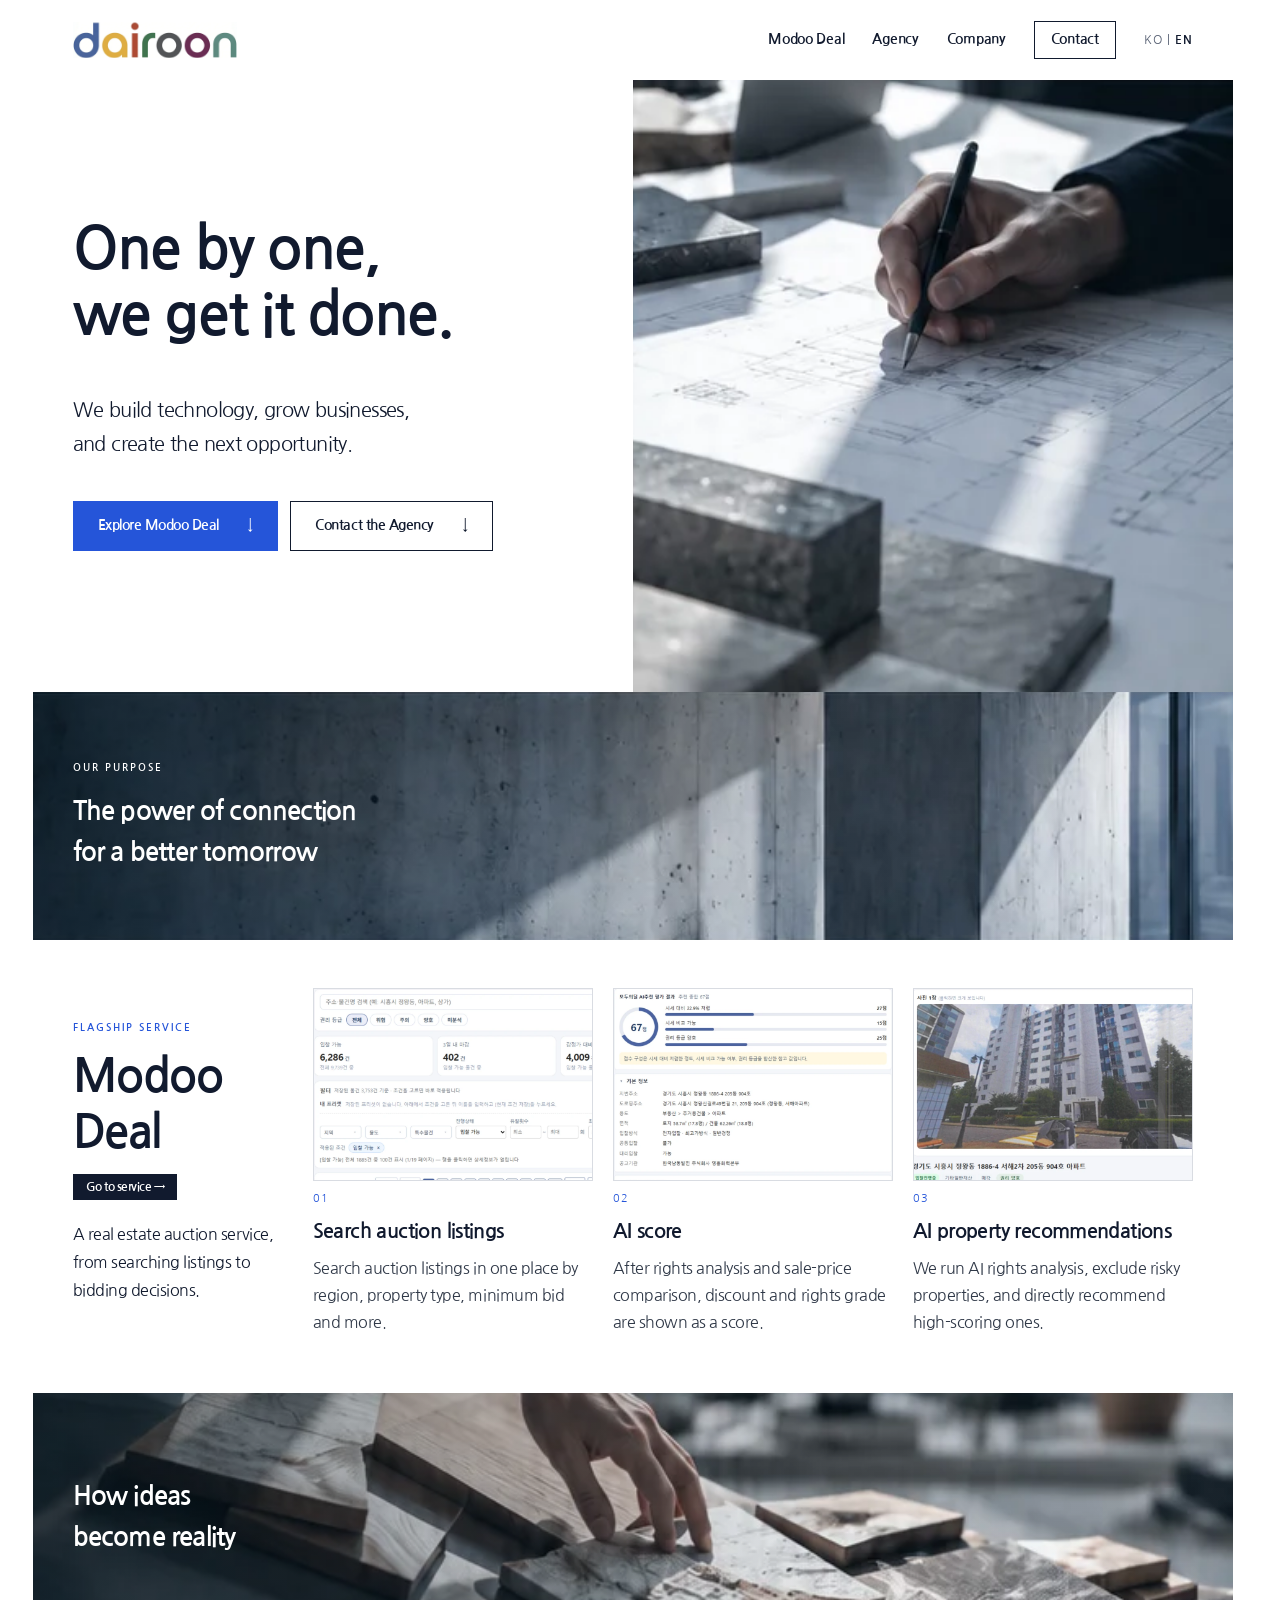
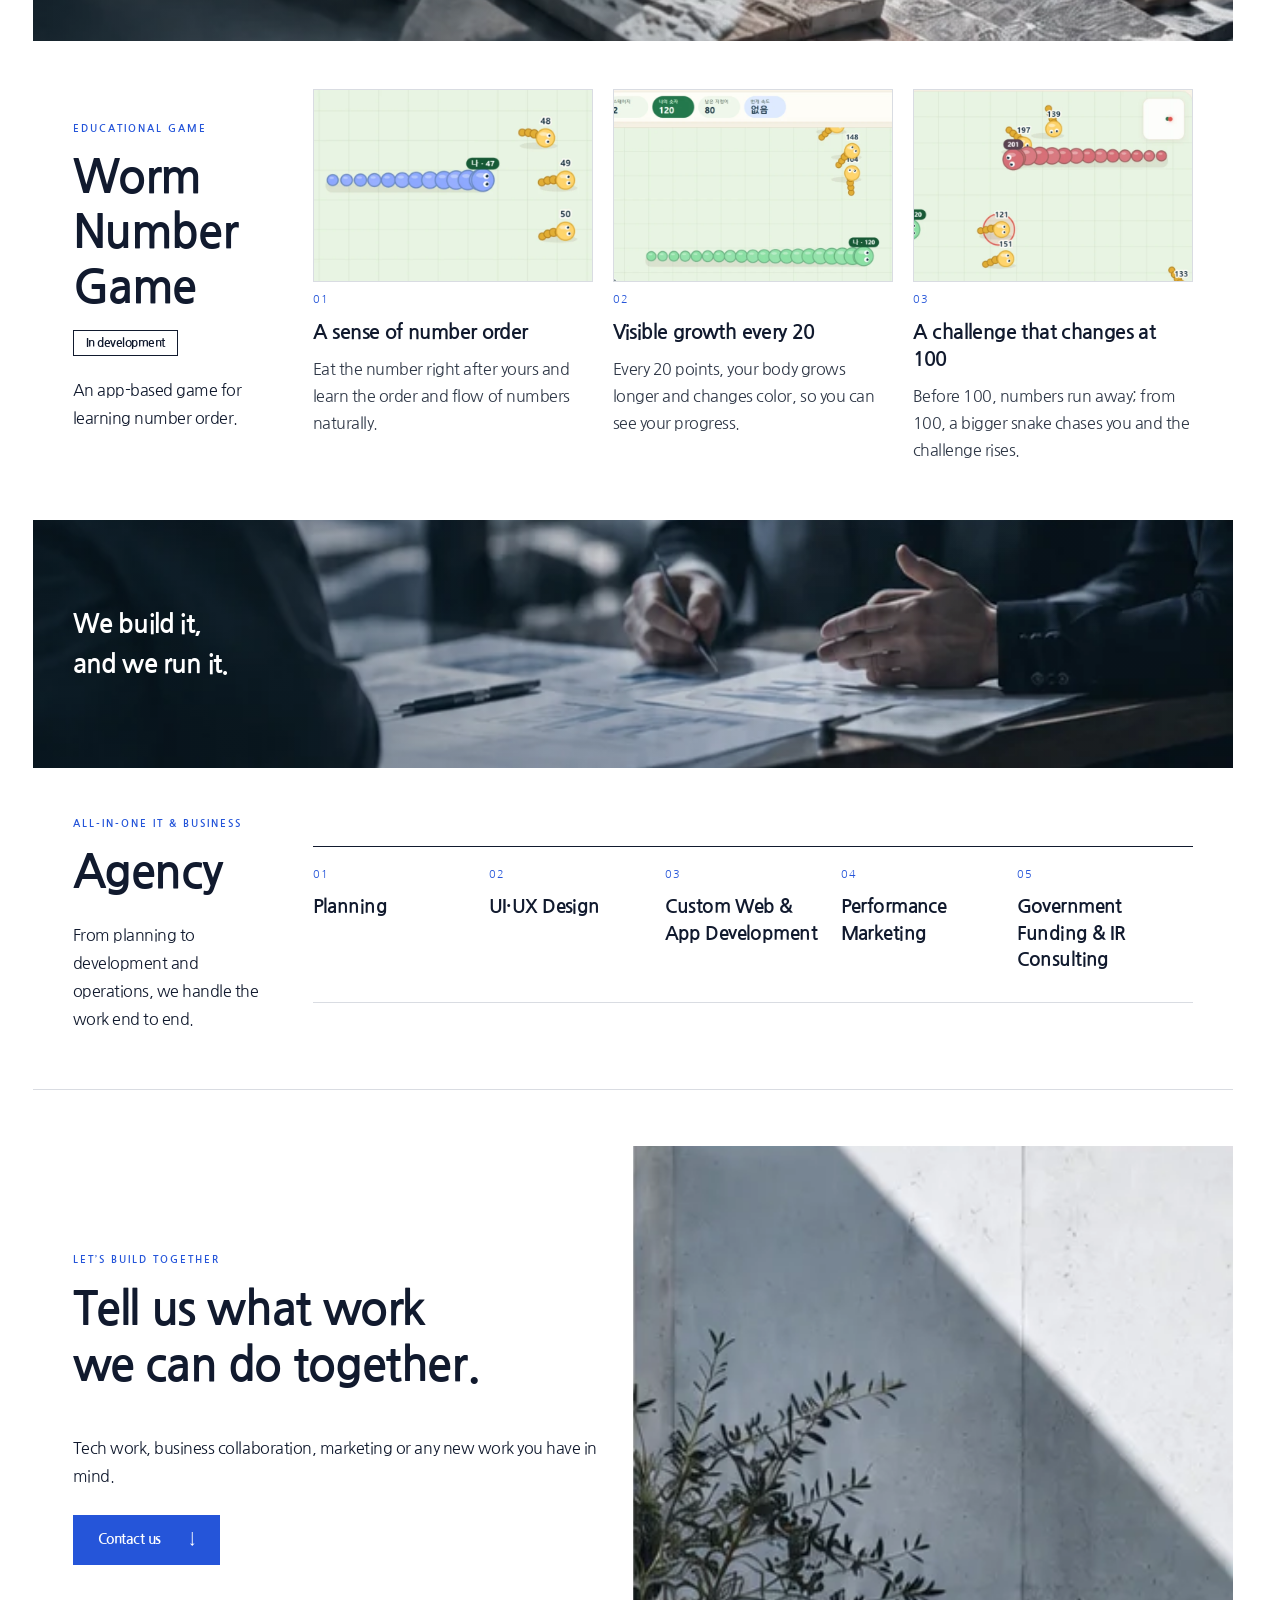
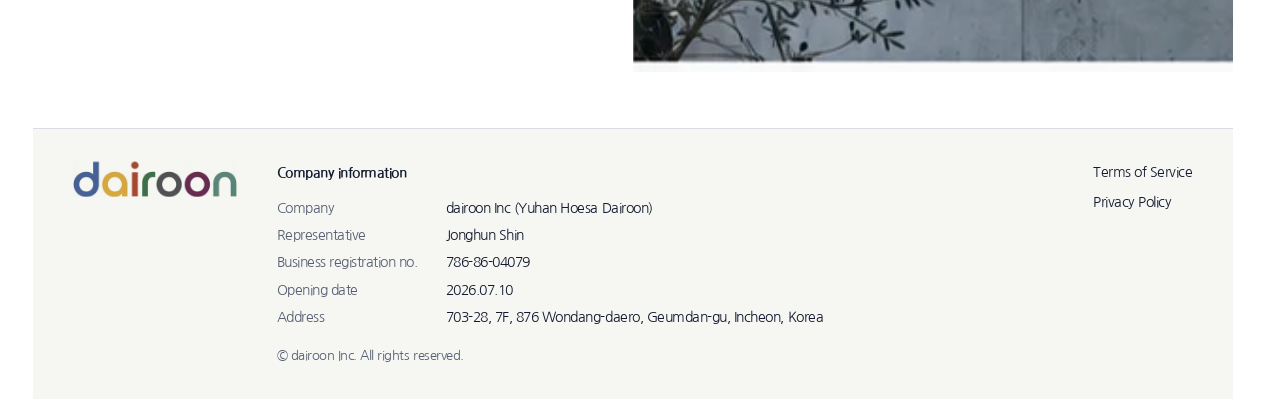
==== commit 06029006: "Remove Hometax note from footer (EN)" ====
--- a/en/index.html
+++ b/en/index.html
@@ -9,4 +9,4 @@
 
 <div class="contact-reveal"><section id="contact" class="contact-section" aria-labelledby="contact-title"><input class="contact-form-toggle" type="checkbox" id="contact-form-toggle"/><div class="contact-overview"><div class="contact-copy"><p class="eyebrow">LET’S BUILD TOGETHER</p><h2 id="contact-title">Tell us what work<br/>we can do together.</h2><p>Tech work, business collaboration, marketing<br class="mobile-break"/> or any new work you have in mind.</p><label class="primary-button" for="contact-form-toggle">Contact us <span aria-hidden="true">↓</span></label></div><svg class="photo" width="318" height="281" viewBox="418 1740 318 281" preserveAspectRatio="xMidYMid slice" aria-hidden="true"><image href="/editorial-source.webp" width="736" height="2135"></image></svg></div><div id="contact-form-panel" class="contact-form-panel"><div class="form-intro"><h3>How can we help?</h3><p>Tell us what you need.</p><p class="form-note">* Required</p></div><form action="https://formsubmit.co/jason@dairoon.com" method="POST" aria-label="Inquiry form"><input type="hidden" name="_subject" value="[dairoon] Inquiry"/><input type="hidden" name="_template" value="table"/><input type="hidden" name="_captcha" value="false"/><input type="hidden" name="_next" value="https://www.dairoon.com/en/thanks.html"/><fieldset><legend class="sr-only">Inquiry details</legend><div class="form-grid"><div class="field"><label for="name">Name *</label><input id="name" autocomplete="name" maxlength="60" required name="name"/></div><div class="field"><label for="email">Email *</label><input id="email" type="email" autocomplete="email" maxlength="254" required name="email"/></div><div class="field"><label for="company">Company <span>(optional)</span></label><input id="company" autocomplete="organization" maxlength="100" name="company"/></div><div class="field"><label for="phone">Phone <span>(optional)</span></label><input id="phone" type="tel" autocomplete="tel" maxlength="30" name="phone"/></div><div class="field full-width"><label for="type">Inquiry type *</label><select id="type" name="type" required><option value="" selected>Select an inquiry type</option><option>Agency inquiry</option><option>Modoo Deal partnership</option><option>Advertising</option><option>System inquiry</option></select></div><div class="field full-width"><label for="message">Message *</label><textarea id="message" name="message" rows="6" minlength="10" maxlength="3000" required placeholder="Tell us what you would like to do or ask."></textarea></div><div class="honeypot" aria-hidden="true"><label for="website">Website</label><input id="website" tabindex="-1" autocomplete="off" name="website"/></div></div><p class="setup-notice">We will review your inquiry and get back to you.</p><label class="consent"><input type="checkbox" required name="consent"/><span>I agree to the collection and use of personal information. (required) <a class="policy-link" href="/en/privacy.html">Privacy Policy</a></span></label><button class="primary-button submit-button" type="submit">Send inquiry <span aria-hidden="true">↗</span></button></fieldset></form></div></section></div>
 </main>
-<footer id="company" class="site-footer company-footer"><a class="footer-logo" href="/en/#top" aria-label="Back to top"><svg class="logo" viewBox="655 595 1506 336" role="img" aria-label="다이룬 dairoon"><image href="/logo-source.webp" width="2816" height="1536"></image></svg></a><div class="footer-info"><strong>Company information</strong><dl class="company-list"><dt>Company</dt><dd>dairoon Inc (Yuhan Hoesa Dairoon)</dd><dt>Representative</dt><dd>Jonghun Shin</dd><dt>Business registration no.</dt><dd>786-86-04079</dd><dt>Opening date</dt><dd>2026.07.10</dd><dt>Address</dt><dd>703-28, 7F, 876 Wondang-daero, Geumdan-gu, Incheon, Korea</dd></dl><p class="biz-check">The business registration status can be verified through the business registration status lookup on the National Tax Service Hometax (<a href="https://www.hometax.go.kr" target="_blank" rel="noopener noreferrer">www.hometax.go.kr</a>).</p><small>© dairoon Inc. All rights reserved.</small></div><nav class="footer-links" aria-label="Legal"><a href="/en/terms.html">Terms of Service</a><a href="/en/privacy.html">Privacy Policy</a></nav></footer></body></html>+<footer id="company" class="site-footer company-footer"><a class="footer-logo" href="/en/#top" aria-label="Back to top"><svg class="logo" viewBox="655 595 1506 336" role="img" aria-label="다이룬 dairoon"><image href="/logo-source.webp" width="2816" height="1536"></image></svg></a><div class="footer-info"><strong>Company information</strong><dl class="company-list"><dt>Company</dt><dd>dairoon Inc (Yuhan Hoesa Dairoon)</dd><dt>Representative</dt><dd>Jonghun Shin</dd><dt>Business registration no.</dt><dd>786-86-04079</dd><dt>Opening date</dt><dd>2026.07.10</dd><dt>Address</dt><dd>703-28, 7F, 876 Wondang-daero, Geumdan-gu, Incheon, Korea</dd></dl><small>© dairoon Inc. All rights reserved.</small></div><nav class="footer-links" aria-label="Legal"><a href="/en/terms.html">Terms of Service</a><a href="/en/privacy.html">Privacy Policy</a></nav></footer></body></html>
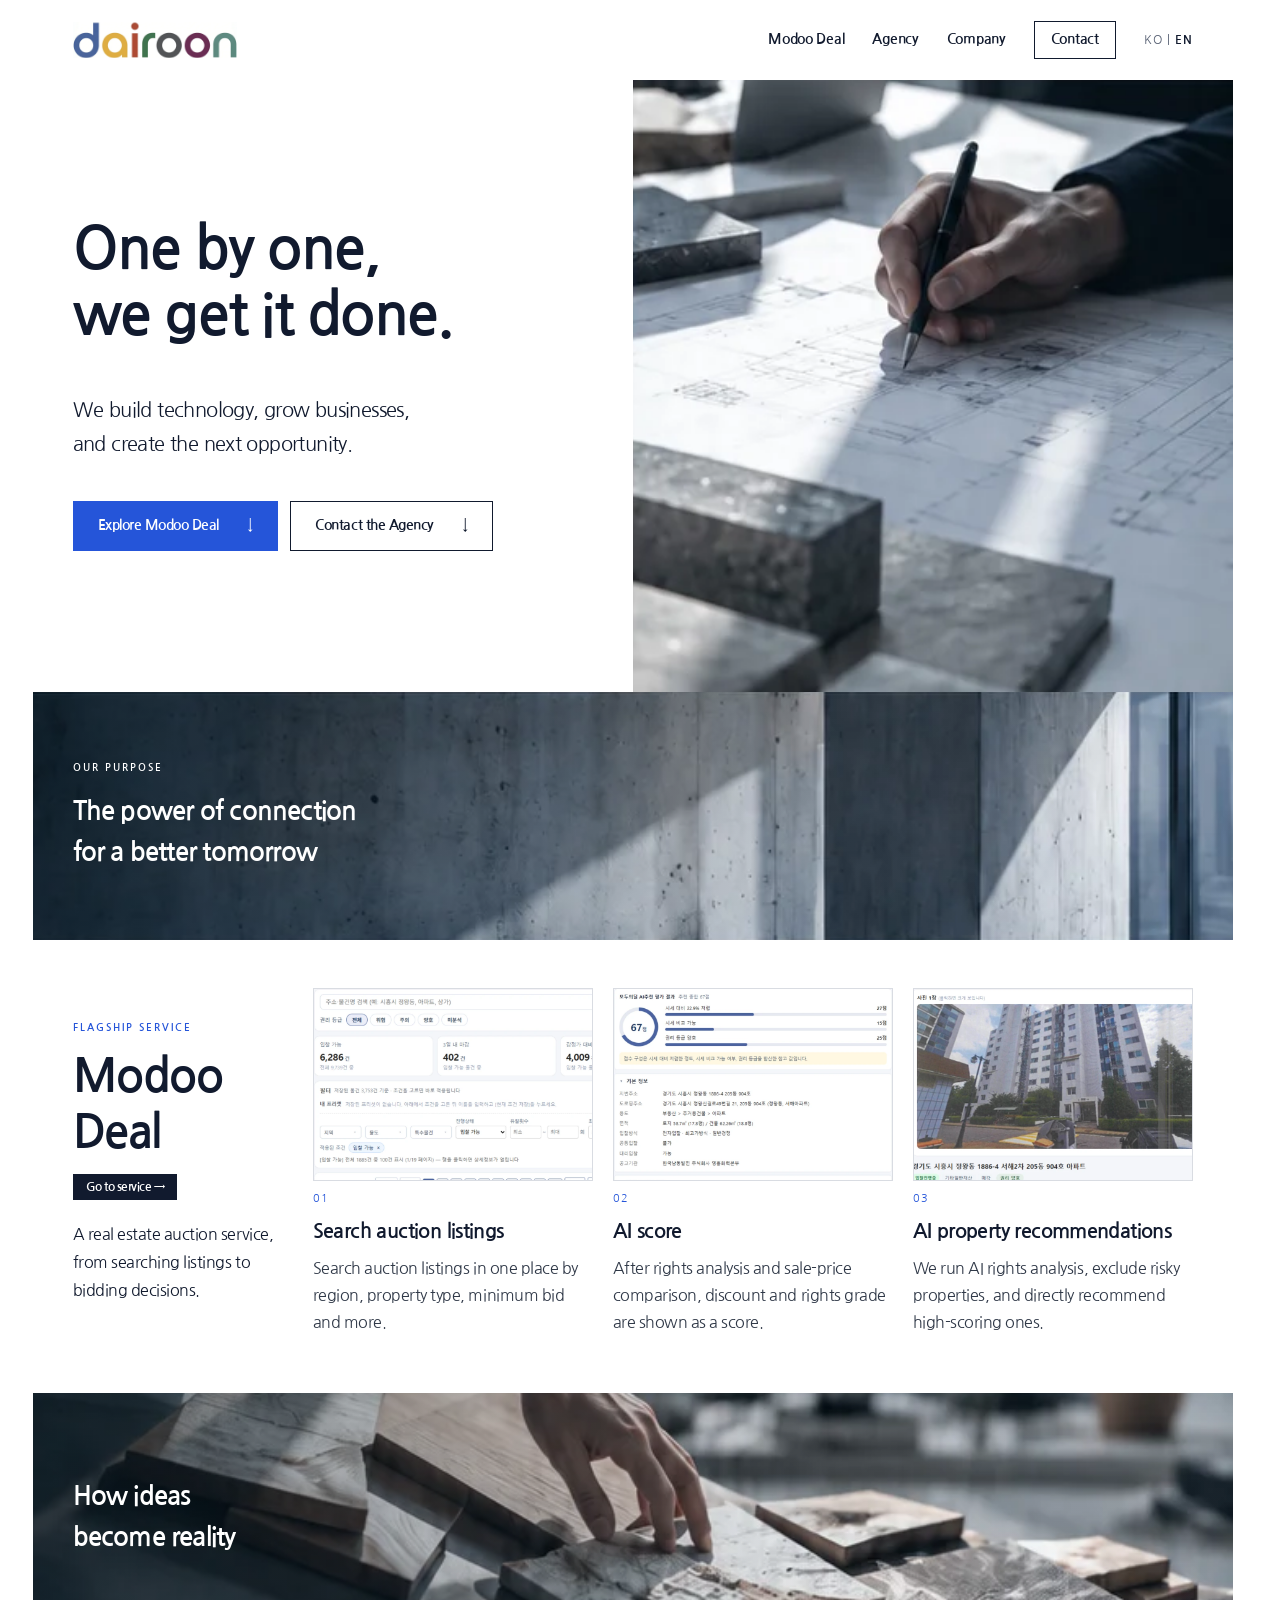
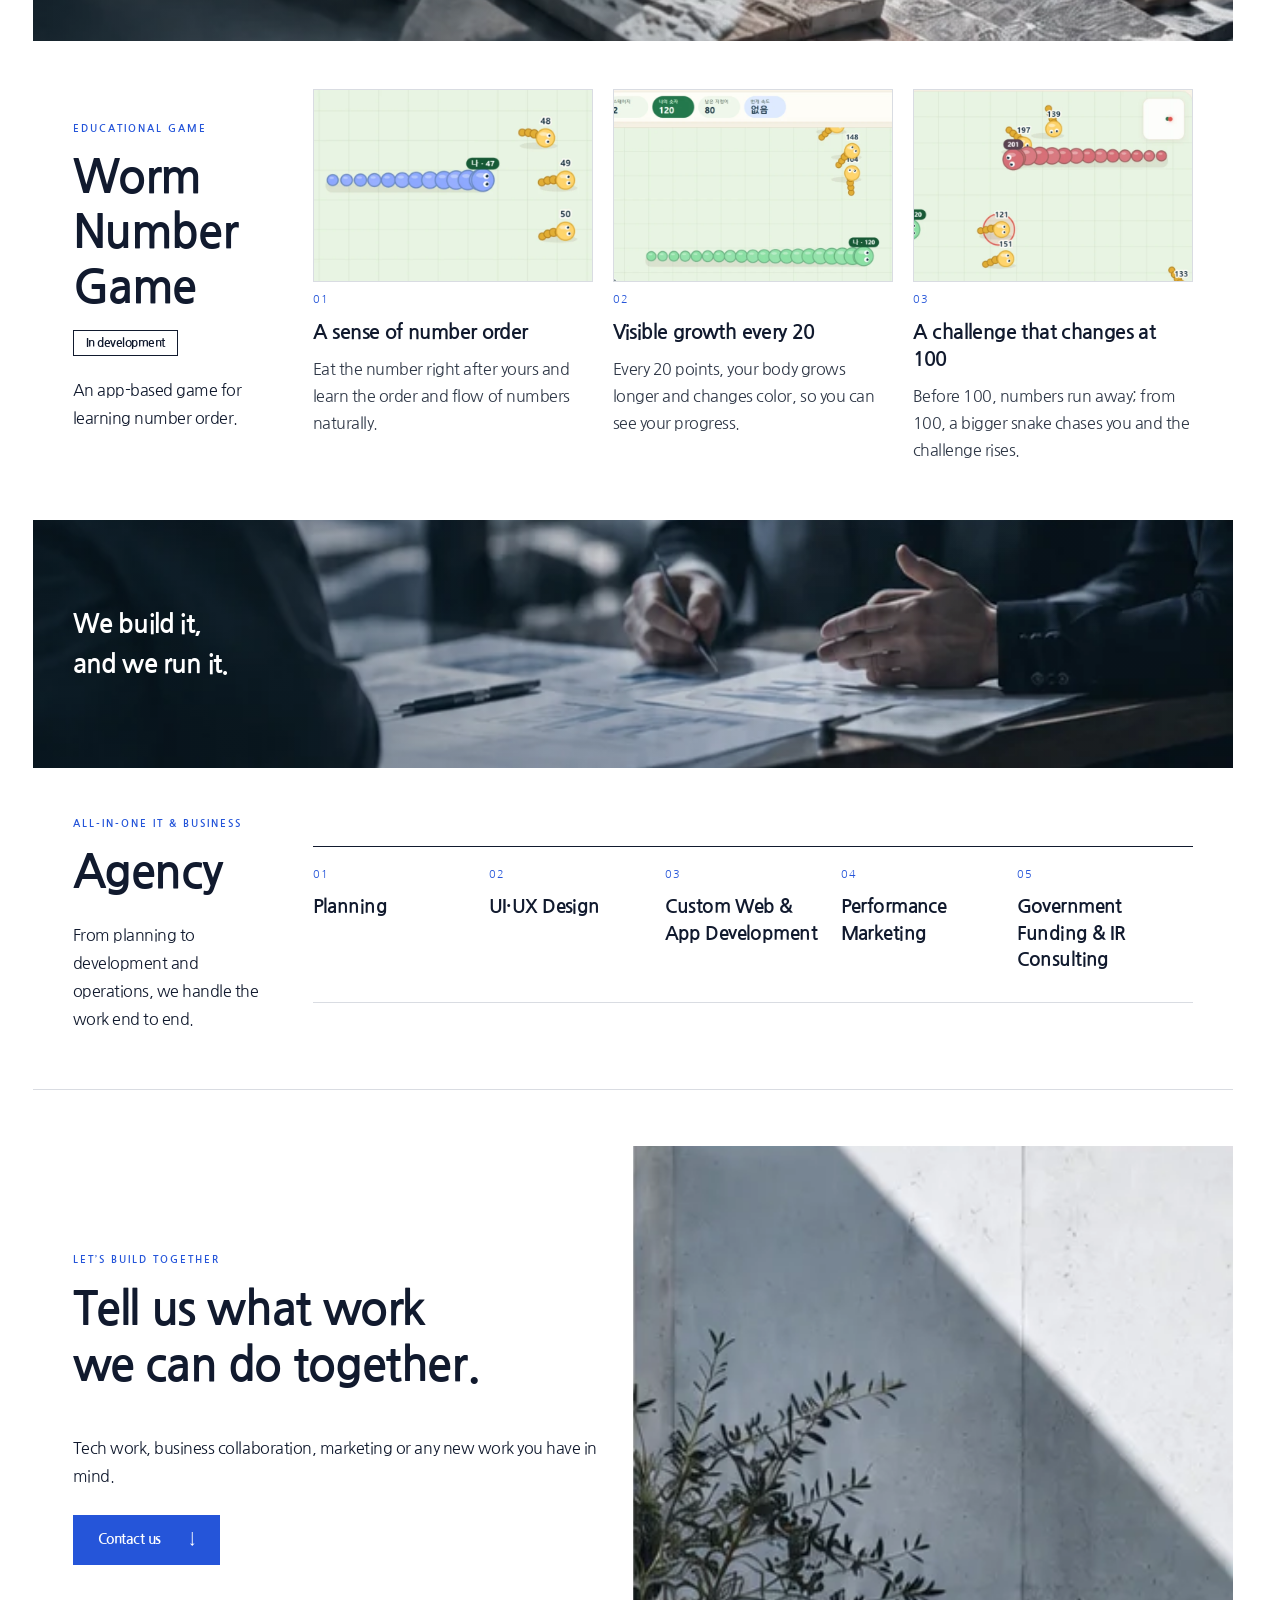
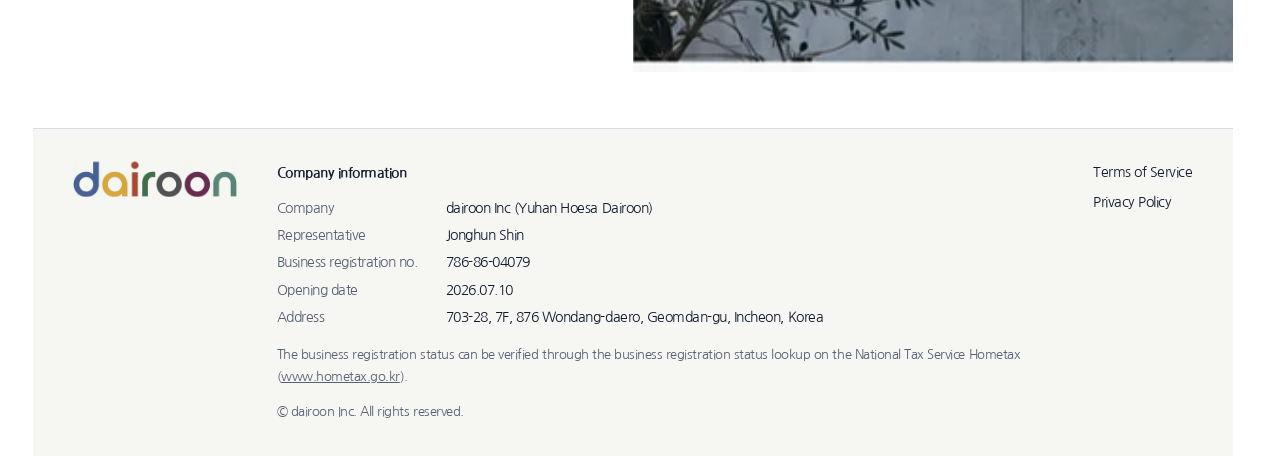
==== commit 7015679e: "Fix English address romanization: Geomdan-gu" ====
--- a/en/index.html
+++ b/en/index.html
@@ -9,4 +9,4 @@
 
 <div class="contact-reveal"><section id="contact" class="contact-section" aria-labelledby="contact-title"><input class="contact-form-toggle" type="checkbox" id="contact-form-toggle"/><div class="contact-overview"><div class="contact-copy"><p class="eyebrow">LET’S BUILD TOGETHER</p><h2 id="contact-title">Tell us what work<br/>we can do together.</h2><p>Tech work, business collaboration, marketing<br class="mobile-break"/> or any new work you have in mind.</p><label class="primary-button" for="contact-form-toggle">Contact us <span aria-hidden="true">↓</span></label></div><svg class="photo" width="318" height="281" viewBox="418 1740 318 281" preserveAspectRatio="xMidYMid slice" aria-hidden="true"><image href="/editorial-source.webp" width="736" height="2135"></image></svg></div><div id="contact-form-panel" class="contact-form-panel"><div class="form-intro"><h3>How can we help?</h3><p>Tell us what you need.</p><p class="form-note">* Required</p></div><form action="https://formsubmit.co/jason@dairoon.com" method="POST" aria-label="Inquiry form"><input type="hidden" name="_subject" value="[dairoon] Inquiry"/><input type="hidden" name="_template" value="table"/><input type="hidden" name="_captcha" value="false"/><input type="hidden" name="_next" value="https://www.dairoon.com/en/thanks.html"/><fieldset><legend class="sr-only">Inquiry details</legend><div class="form-grid"><div class="field"><label for="name">Name *</label><input id="name" autocomplete="name" maxlength="60" required name="name"/></div><div class="field"><label for="email">Email *</label><input id="email" type="email" autocomplete="email" maxlength="254" required name="email"/></div><div class="field"><label for="company">Company <span>(optional)</span></label><input id="company" autocomplete="organization" maxlength="100" name="company"/></div><div class="field"><label for="phone">Phone <span>(optional)</span></label><input id="phone" type="tel" autocomplete="tel" maxlength="30" name="phone"/></div><div class="field full-width"><label for="type">Inquiry type *</label><select id="type" name="type" required><option value="" selected>Select an inquiry type</option><option>Agency inquiry</option><option>Modoo Deal partnership</option><option>Advertising</option><option>System inquiry</option></select></div><div class="field full-width"><label for="message">Message *</label><textarea id="message" name="message" rows="6" minlength="10" maxlength="3000" required placeholder="Tell us what you would like to do or ask."></textarea></div><div class="honeypot" aria-hidden="true"><label for="website">Website</label><input id="website" tabindex="-1" autocomplete="off" name="website"/></div></div><p class="setup-notice">We will review your inquiry and get back to you.</p><label class="consent"><input type="checkbox" required name="consent"/><span>I agree to the collection and use of personal information. (required) <a class="policy-link" href="/en/privacy.html">Privacy Policy</a></span></label><button class="primary-button submit-button" type="submit">Send inquiry <span aria-hidden="true">↗</span></button></fieldset></form></div></section></div>
 </main>
-<footer id="company" class="site-footer company-footer"><a class="footer-logo" href="/en/#top" aria-label="Back to top"><svg class="logo" viewBox="655 595 1506 336" role="img" aria-label="다이룬 dairoon"><image href="/logo-source.webp" width="2816" height="1536"></image></svg></a><div class="footer-info"><strong>Company information</strong><dl class="company-list"><dt>Company</dt><dd>dairoon Inc (Yuhan Hoesa Dairoon)</dd><dt>Representative</dt><dd>Jonghun Shin</dd><dt>Business registration no.</dt><dd>786-86-04079</dd><dt>Opening date</dt><dd>2026.07.10</dd><dt>Address</dt><dd>703-28, 7F, 876 Wondang-daero, Geumdan-gu, Incheon, Korea</dd></dl><small>© dairoon Inc. All rights reserved.</small></div><nav class="footer-links" aria-label="Legal"><a href="/en/terms.html">Terms of Service</a><a href="/en/privacy.html">Privacy Policy</a></nav></footer></body></html>+<footer id="company" class="site-footer company-footer"><a class="footer-logo" href="/en/#top" aria-label="Back to top"><svg class="logo" viewBox="655 595 1506 336" role="img" aria-label="다이룬 dairoon"><image href="/logo-source.webp" width="2816" height="1536"></image></svg></a><div class="footer-info"><strong>Company information</strong><dl class="company-list"><dt>Company</dt><dd>dairoon Inc (Yuhan Hoesa Dairoon)</dd><dt>Representative</dt><dd>Jonghun Shin</dd><dt>Business registration no.</dt><dd>786-86-04079</dd><dt>Opening date</dt><dd>2026.07.10</dd><dt>Address</dt><dd>703-28, 7F, 876 Wondang-daero, Geomdan-gu, Incheon, Korea</dd></dl><p class="biz-check">The business registration status can be verified through the business registration status lookup on the National Tax Service Hometax (<a href="https://www.hometax.go.kr" target="_blank" rel="noopener noreferrer">www.hometax.go.kr</a>).</p><small>© dairoon Inc. All rights reserved.</small></div><nav class="footer-links" aria-label="Legal"><a href="/en/terms.html">Terms of Service</a><a href="/en/privacy.html">Privacy Policy</a></nav></footer></body></html>
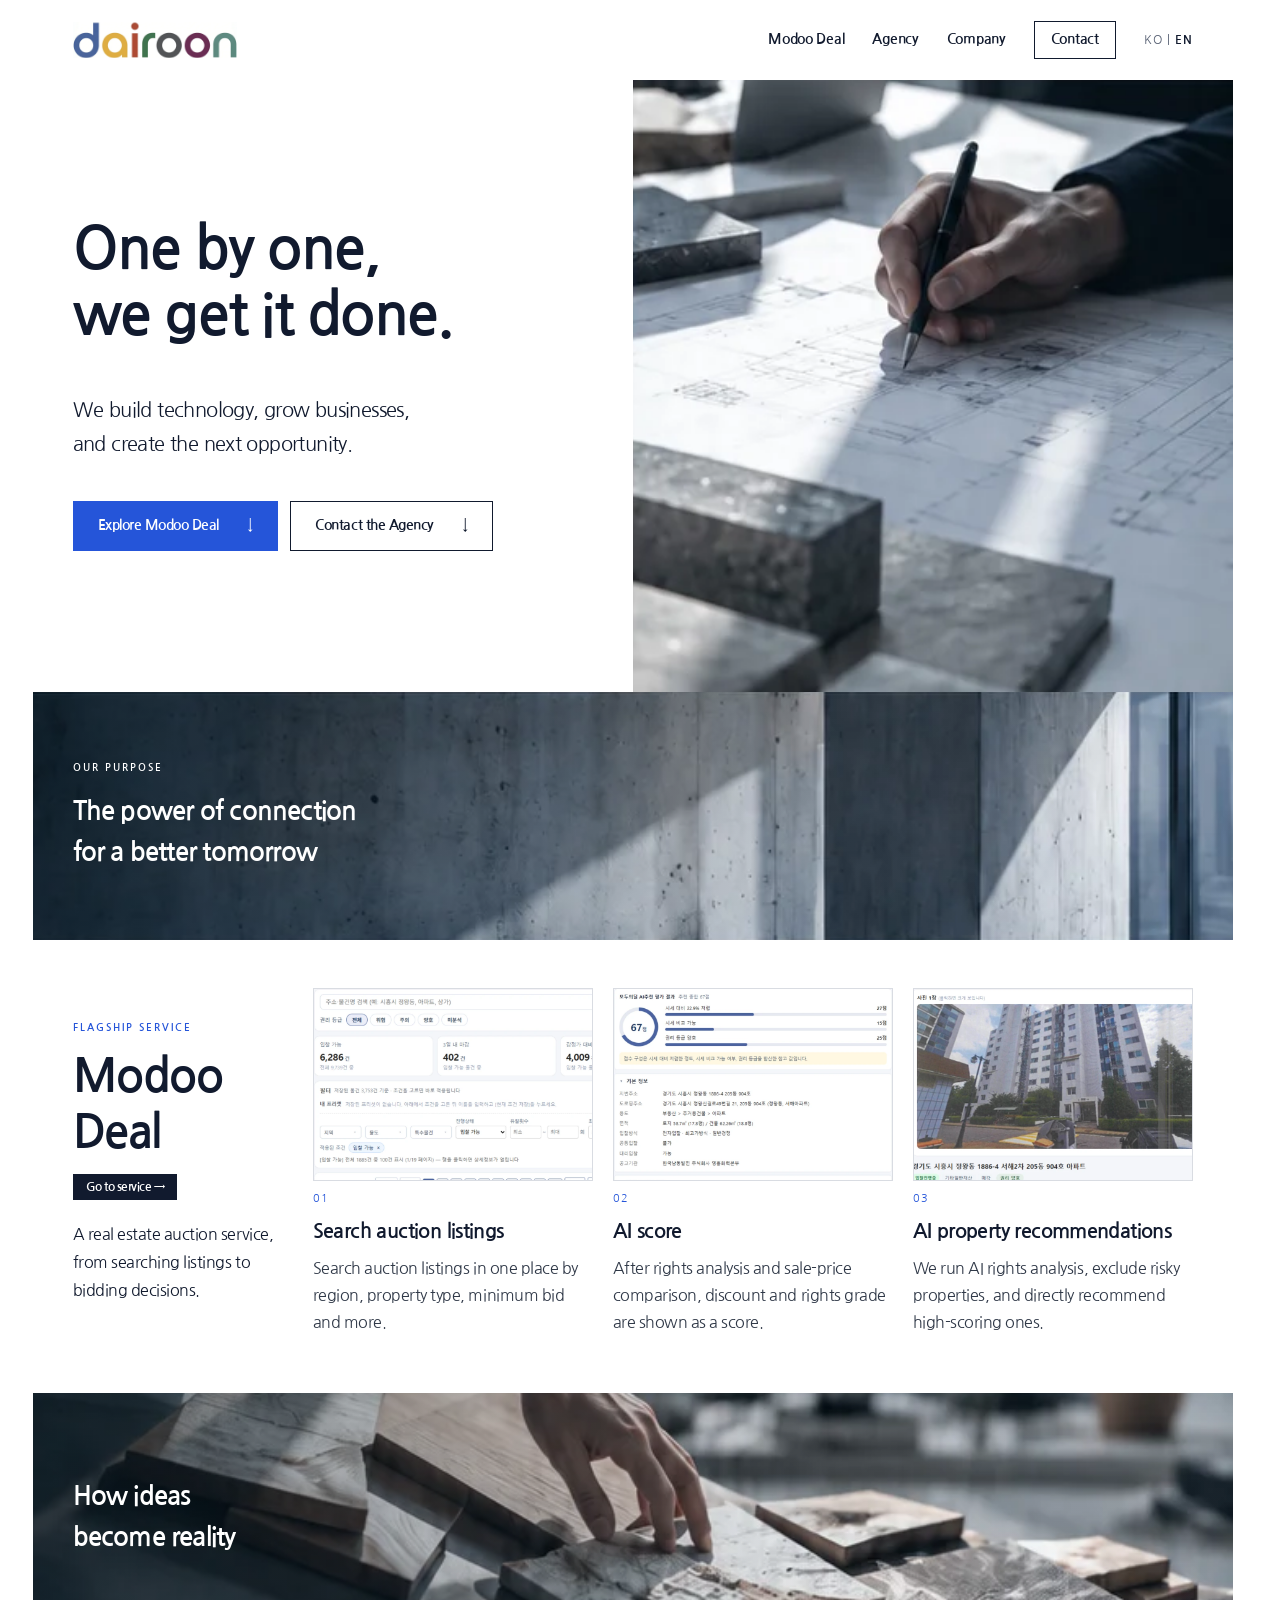
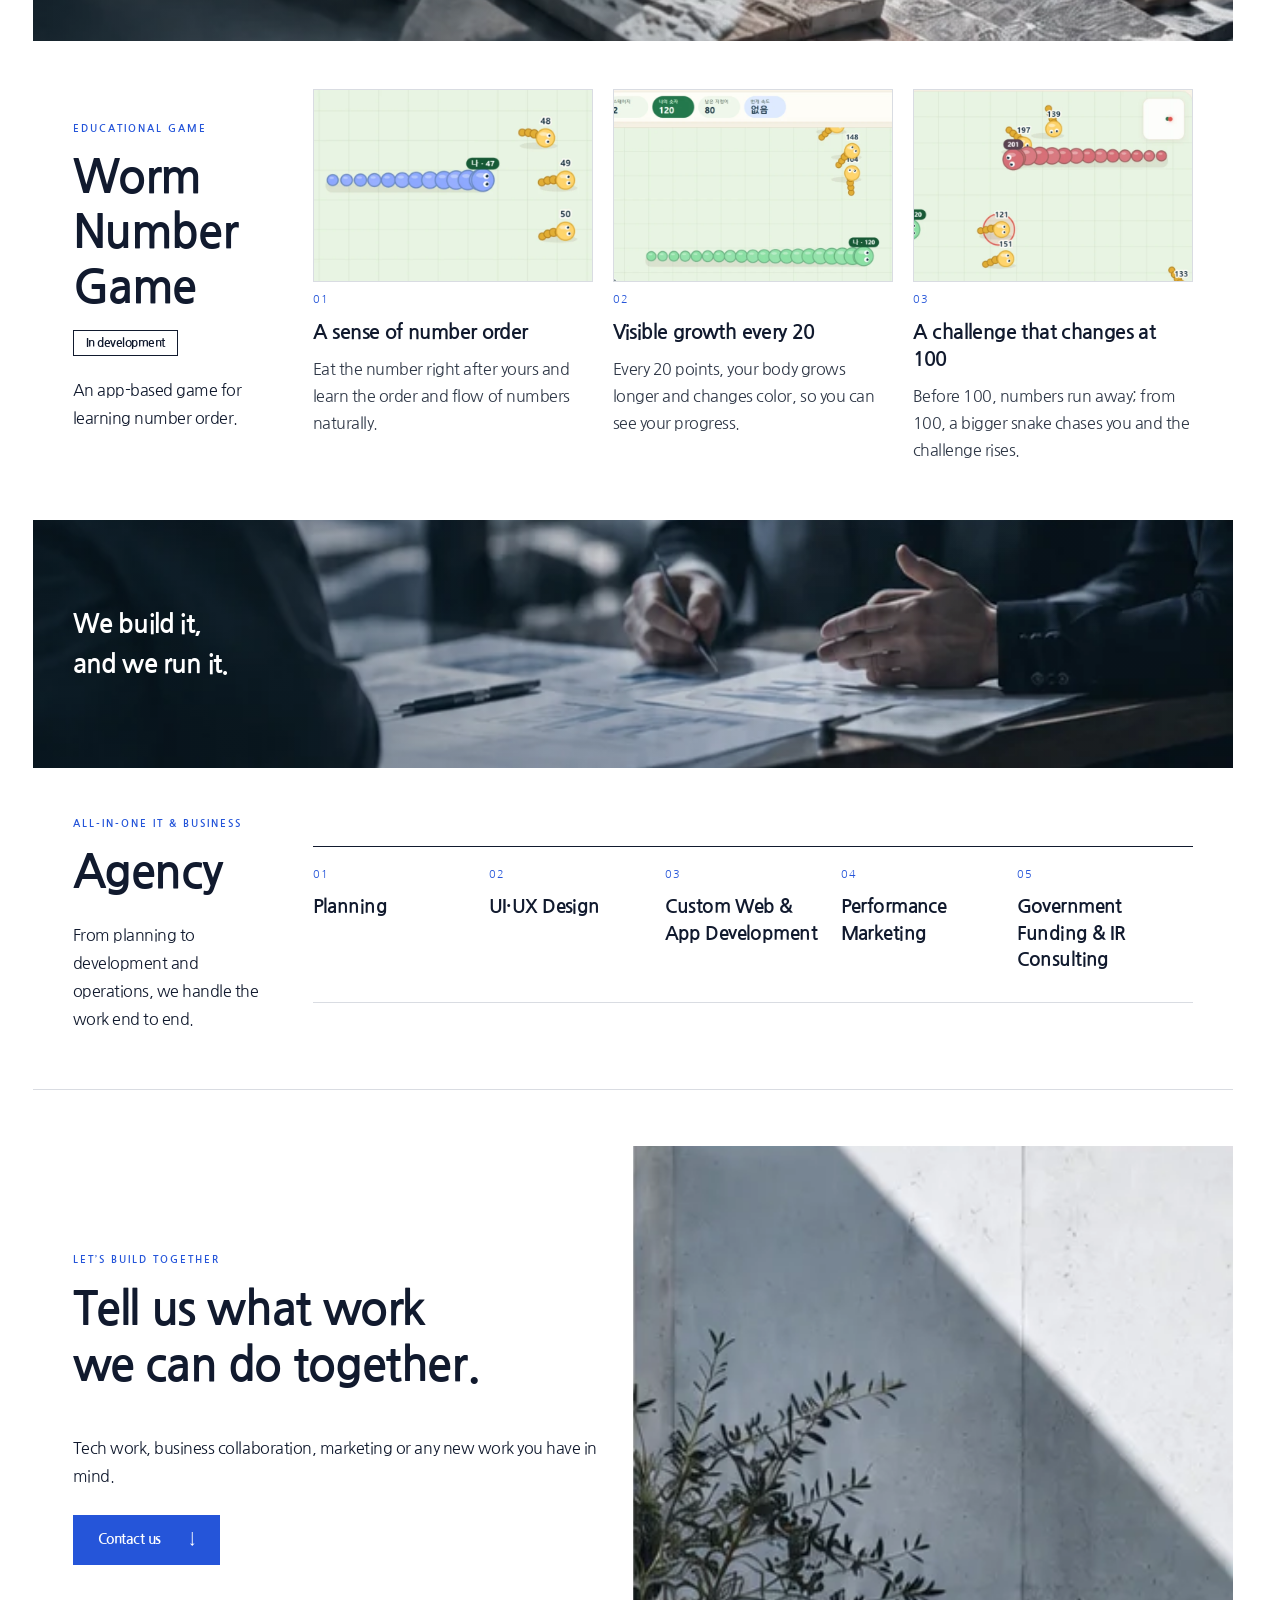
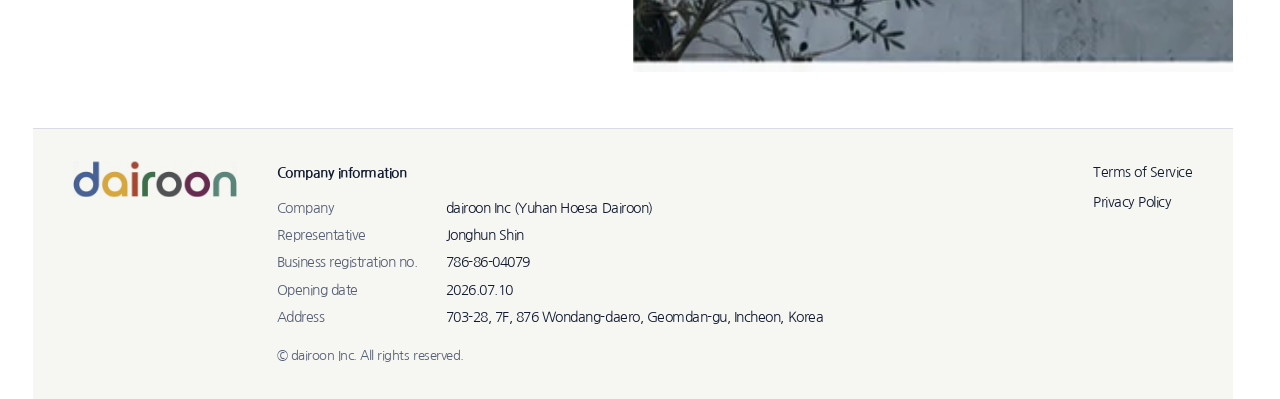
==== commit 066dcfc4: "Keep Geomdan-gu romanization in EN pages" ====
--- a/en/index.html
+++ b/en/index.html
@@ -9,4 +9,4 @@
 
 <div class="contact-reveal"><section id="contact" class="contact-section" aria-labelledby="contact-title"><input class="contact-form-toggle" type="checkbox" id="contact-form-toggle"/><div class="contact-overview"><div class="contact-copy"><p class="eyebrow">LET’S BUILD TOGETHER</p><h2 id="contact-title">Tell us what work<br/>we can do together.</h2><p>Tech work, business collaboration, marketing<br class="mobile-break"/> or any new work you have in mind.</p><label class="primary-button" for="contact-form-toggle">Contact us <span aria-hidden="true">↓</span></label></div><svg class="photo" width="318" height="281" viewBox="418 1740 318 281" preserveAspectRatio="xMidYMid slice" aria-hidden="true"><image href="/editorial-source.webp" width="736" height="2135"></image></svg></div><div id="contact-form-panel" class="contact-form-panel"><div class="form-intro"><h3>How can we help?</h3><p>Tell us what you need.</p><p class="form-note">* Required</p></div><form action="https://formsubmit.co/jason@dairoon.com" method="POST" aria-label="Inquiry form"><input type="hidden" name="_subject" value="[dairoon] Inquiry"/><input type="hidden" name="_template" value="table"/><input type="hidden" name="_captcha" value="false"/><input type="hidden" name="_next" value="https://www.dairoon.com/en/thanks.html"/><fieldset><legend class="sr-only">Inquiry details</legend><div class="form-grid"><div class="field"><label for="name">Name *</label><input id="name" autocomplete="name" maxlength="60" required name="name"/></div><div class="field"><label for="email">Email *</label><input id="email" type="email" autocomplete="email" maxlength="254" required name="email"/></div><div class="field"><label for="company">Company <span>(optional)</span></label><input id="company" autocomplete="organization" maxlength="100" name="company"/></div><div class="field"><label for="phone">Phone <span>(optional)</span></label><input id="phone" type="tel" autocomplete="tel" maxlength="30" name="phone"/></div><div class="field full-width"><label for="type">Inquiry type *</label><select id="type" name="type" required><option value="" selected>Select an inquiry type</option><option>Agency inquiry</option><option>Modoo Deal partnership</option><option>Advertising</option><option>System inquiry</option></select></div><div class="field full-width"><label for="message">Message *</label><textarea id="message" name="message" rows="6" minlength="10" maxlength="3000" required placeholder="Tell us what you would like to do or ask."></textarea></div><div class="honeypot" aria-hidden="true"><label for="website">Website</label><input id="website" tabindex="-1" autocomplete="off" name="website"/></div></div><p class="setup-notice">We will review your inquiry and get back to you.</p><label class="consent"><input type="checkbox" required name="consent"/><span>I agree to the collection and use of personal information. (required) <a class="policy-link" href="/en/privacy.html">Privacy Policy</a></span></label><button class="primary-button submit-button" type="submit">Send inquiry <span aria-hidden="true">↗</span></button></fieldset></form></div></section></div>
 </main>
-<footer id="company" class="site-footer company-footer"><a class="footer-logo" href="/en/#top" aria-label="Back to top"><svg class="logo" viewBox="655 595 1506 336" role="img" aria-label="다이룬 dairoon"><image href="/logo-source.webp" width="2816" height="1536"></image></svg></a><div class="footer-info"><strong>Company information</strong><dl class="company-list"><dt>Company</dt><dd>dairoon Inc (Yuhan Hoesa Dairoon)</dd><dt>Representative</dt><dd>Jonghun Shin</dd><dt>Business registration no.</dt><dd>786-86-04079</dd><dt>Opening date</dt><dd>2026.07.10</dd><dt>Address</dt><dd>703-28, 7F, 876 Wondang-daero, Geomdan-gu, Incheon, Korea</dd></dl><p class="biz-check">The business registration status can be verified through the business registration status lookup on the National Tax Service Hometax (<a href="https://www.hometax.go.kr" target="_blank" rel="noopener noreferrer">www.hometax.go.kr</a>).</p><small>© dairoon Inc. All rights reserved.</small></div><nav class="footer-links" aria-label="Legal"><a href="/en/terms.html">Terms of Service</a><a href="/en/privacy.html">Privacy Policy</a></nav></footer></body></html>
+<footer id="company" class="site-footer company-footer"><a class="footer-logo" href="/en/#top" aria-label="Back to top"><svg class="logo" viewBox="655 595 1506 336" role="img" aria-label="다이룬 dairoon"><image href="/logo-source.webp" width="2816" height="1536"></image></svg></a><div class="footer-info"><strong>Company information</strong><dl class="company-list"><dt>Company</dt><dd>dairoon Inc (Yuhan Hoesa Dairoon)</dd><dt>Representative</dt><dd>Jonghun Shin</dd><dt>Business registration no.</dt><dd>786-86-04079</dd><dt>Opening date</dt><dd>2026.07.10</dd><dt>Address</dt><dd>703-28, 7F, 876 Wondang-daero, Geomdan-gu, Incheon, Korea</dd></dl><small>© dairoon Inc. All rights reserved.</small></div><nav class="footer-links" aria-label="Legal"><a href="/en/terms.html">Terms of Service</a><a href="/en/privacy.html">Privacy Policy</a></nav></footer></body></html>
